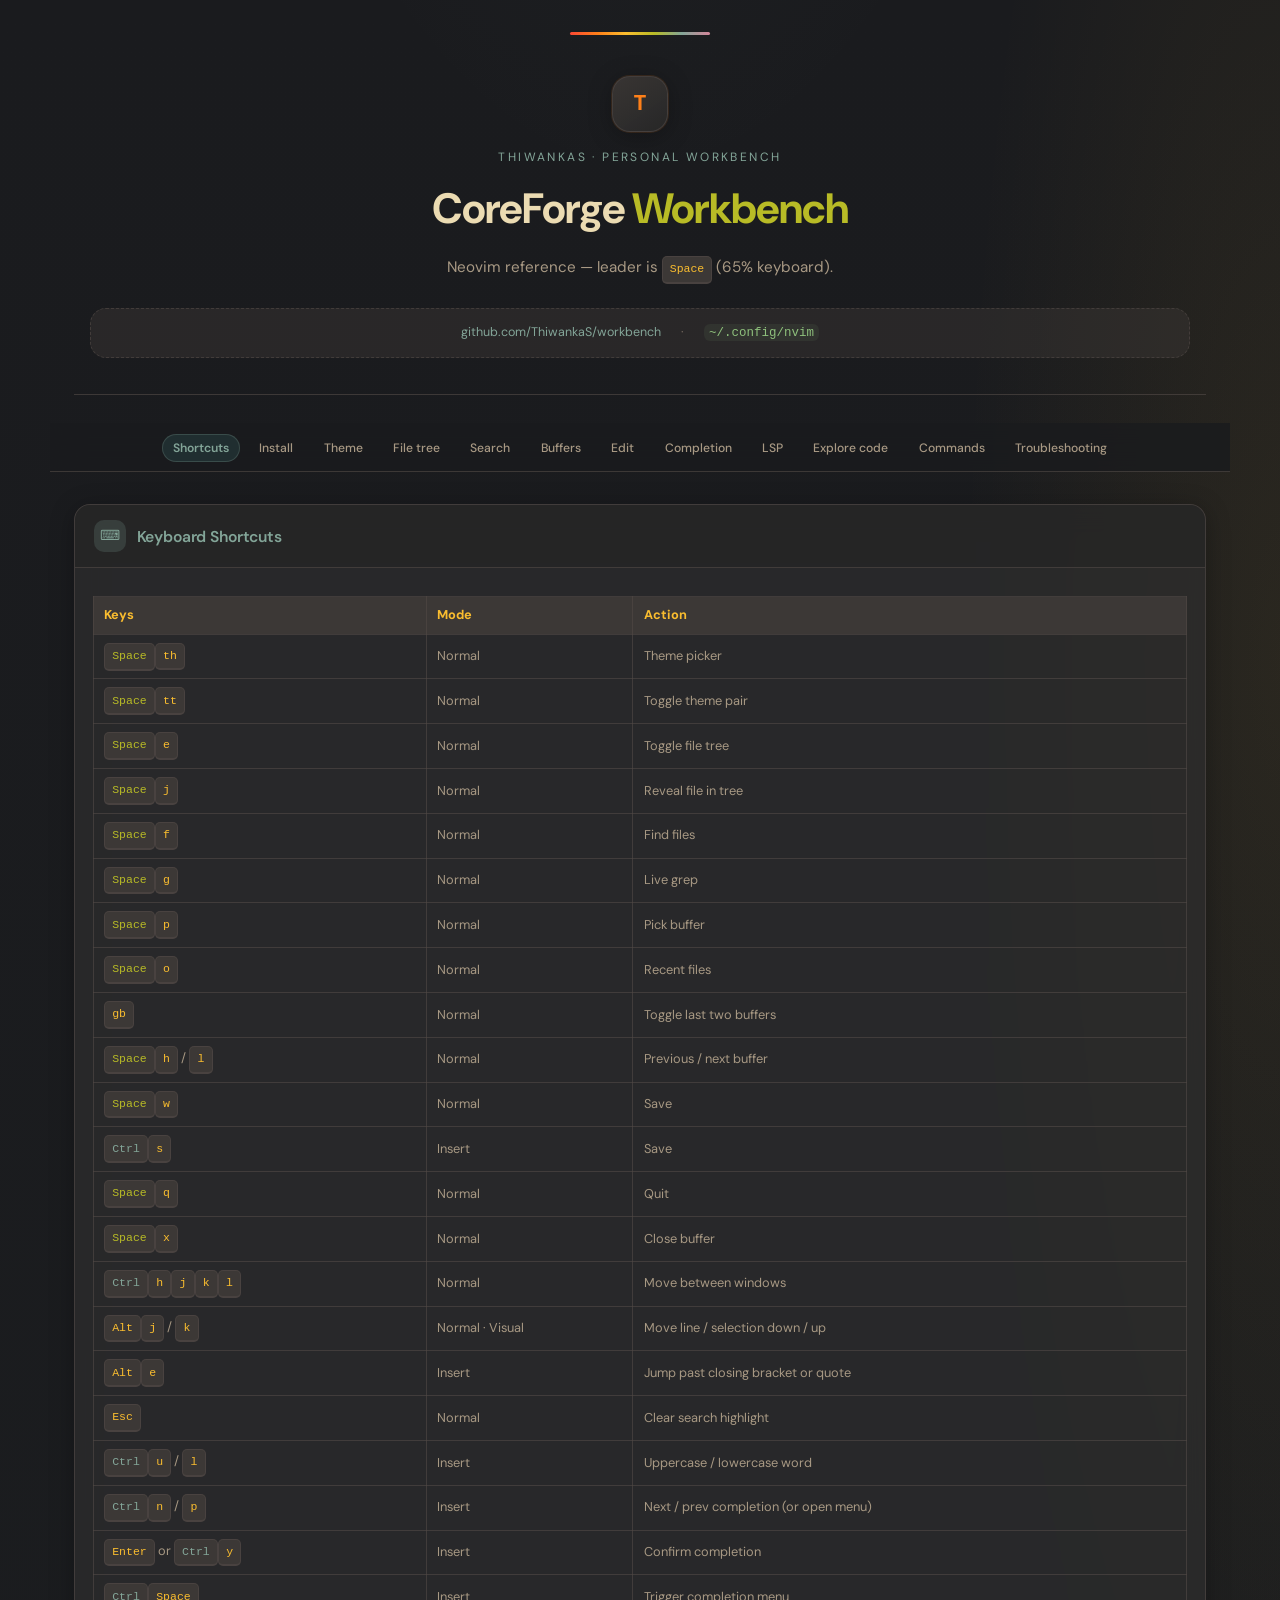
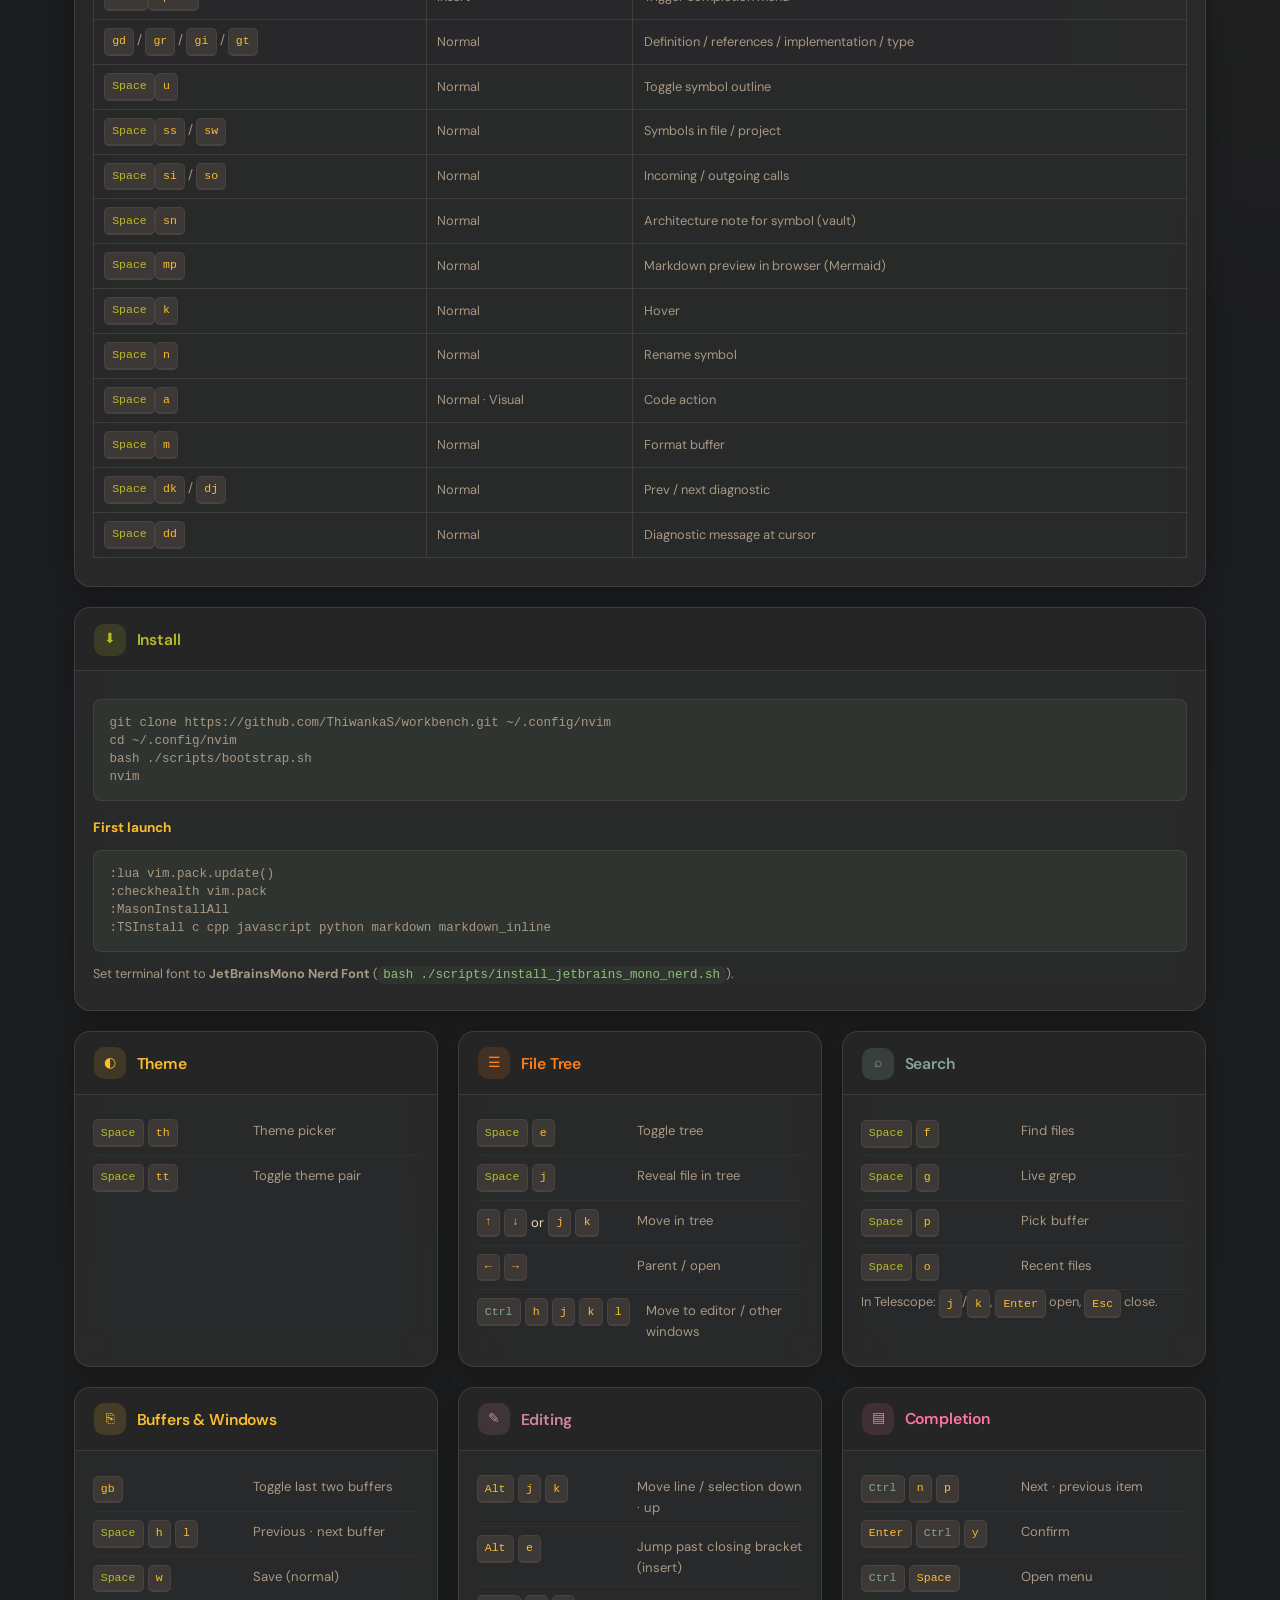
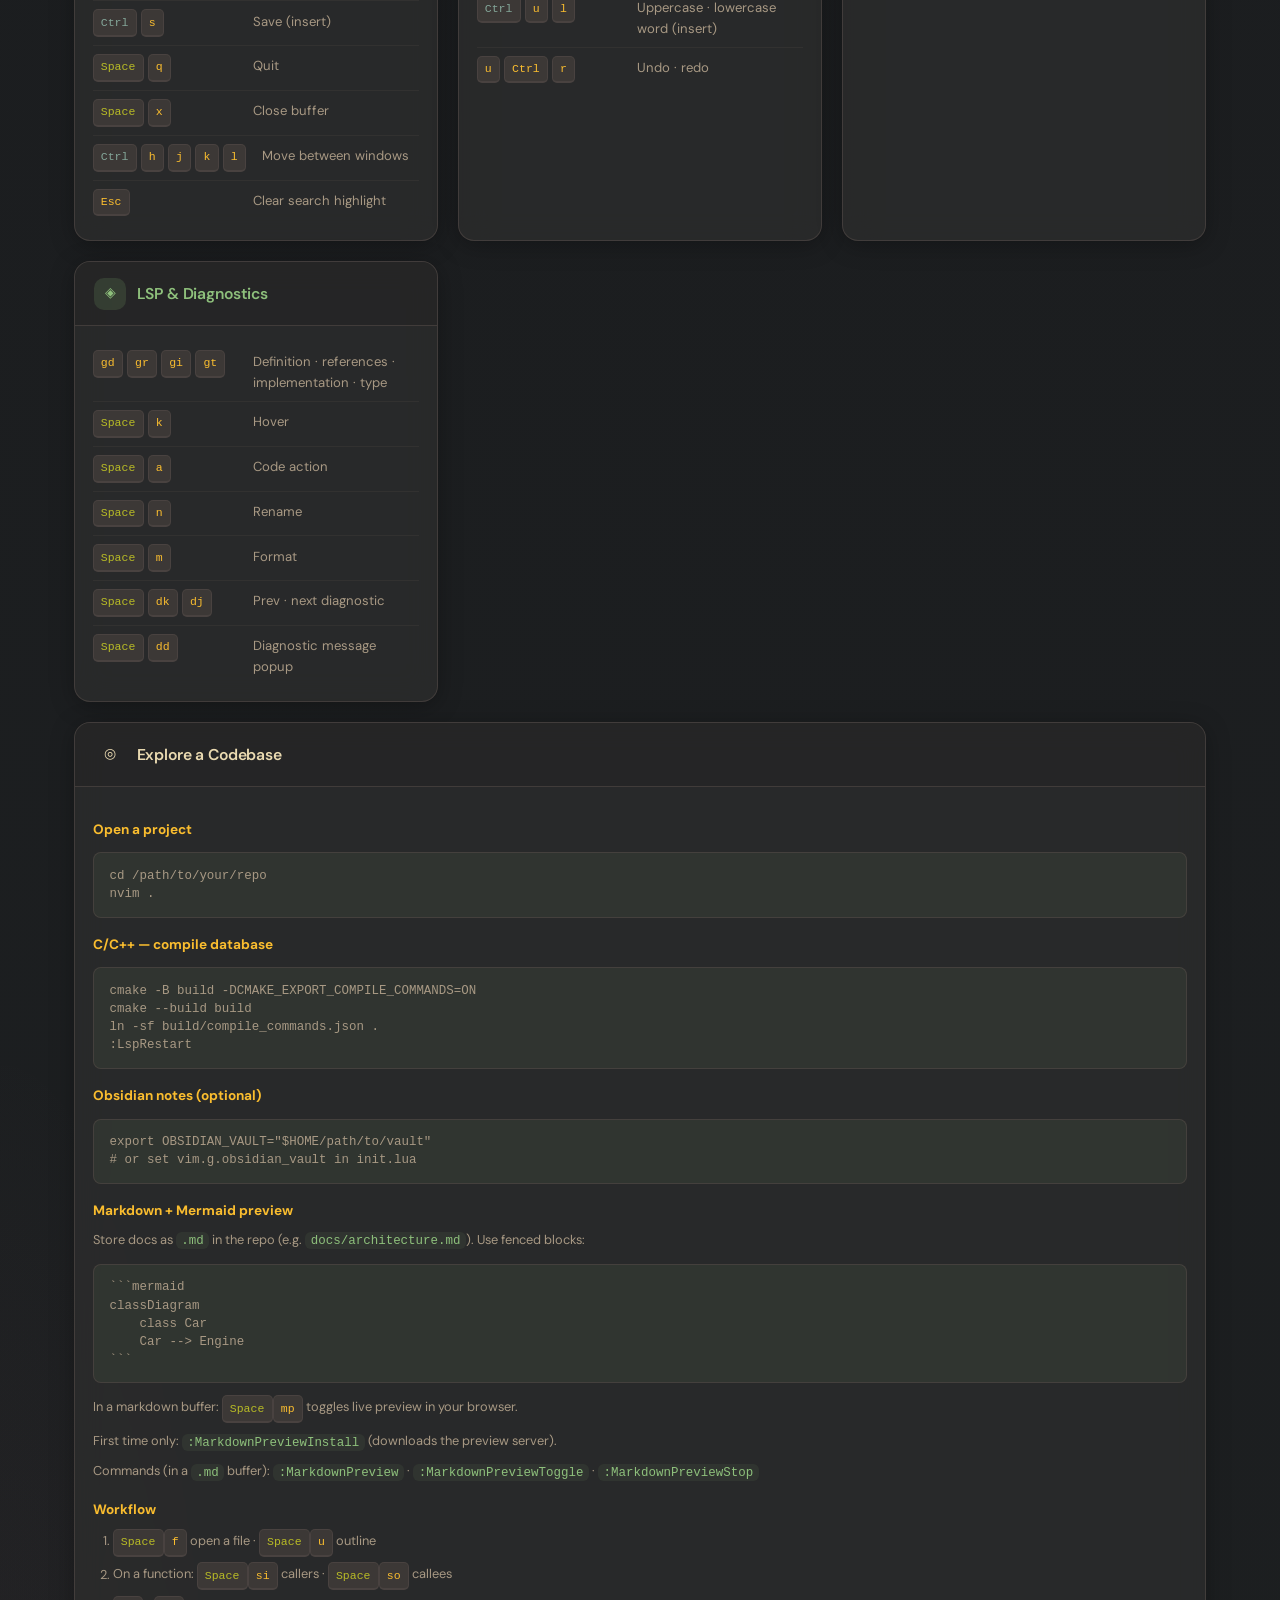
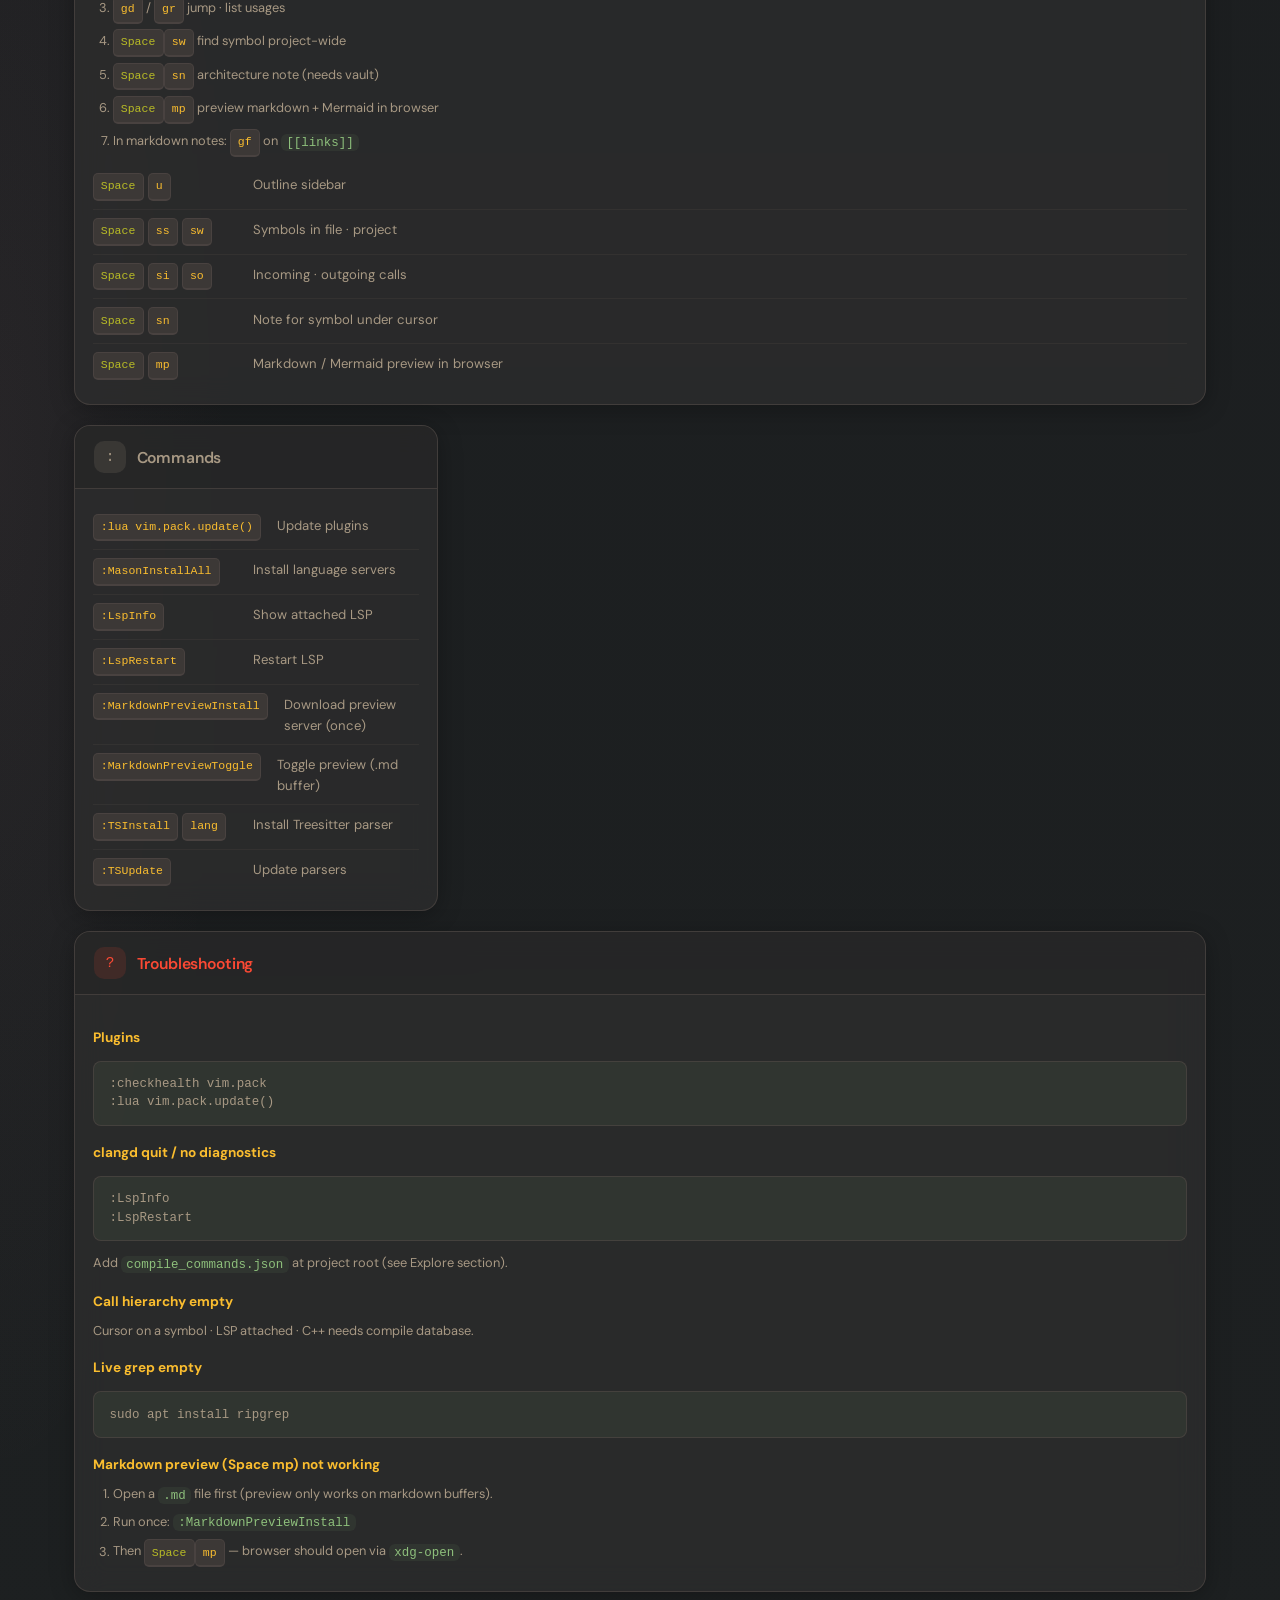
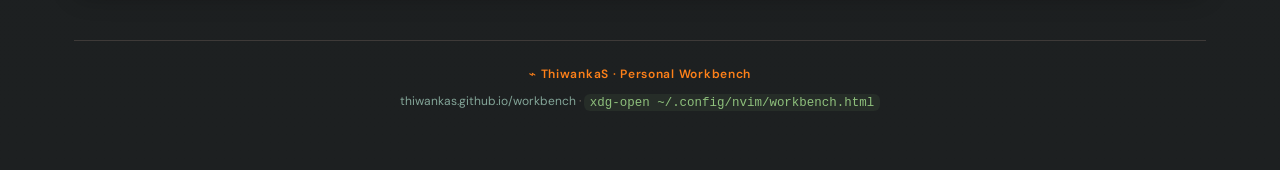
==== workbench.html @ fabba6a9 "adding UML doc viewing" ====
<!DOCTYPE html>
<html lang="en">
<head>
  <meta charset="UTF-8" />
  <meta name="viewport" content="width=device-width, initial-scale=1" />
  <meta name="description" content="CoreForge Workbench — Neovim keymaps and usage guide." />
  <meta name="author" content="ThiwankaS" />
  <title>CoreForge Workbench · Neovim Reference</title>
  <link rel="preconnect" href="https://fonts.googleapis.com" />
  <link rel="preconnect" href="https://fonts.gstatic.com" crossorigin />
  <link href="https://fonts.googleapis.com/css2?family=DM+Sans:ital,opsz,wght@0,9..40,400;0,9..40,500;0,9..40,600;0,9..40,700;1,9..40,400&display=swap" rel="stylesheet" />
  <link rel="stylesheet" href="assets/workbench/css/workbench.css" />
  <script src="assets/workbench/js/workbench.js" defer></script>
</head>
<body>
  <div class="wrap">

    <header>
      <div class="monogram" aria-hidden="true">T</div>
      <div class="logo">ThiwankaS · Personal Workbench</div>
      <h1>CoreForge <span>Workbench</span></h1>
      <p class="subtitle">Neovim reference — leader is <kbd>Space</kbd> (65% keyboard).</p>
      <div class="footprint">
        <a href="https://github.com/ThiwankaS/workbench" target="_blank" rel="noopener">github.com/ThiwankaS/workbench</a>
        <span class="dot">·</span>
        <span><code>~/.config/nvim</code></span>
      </div>
    </header>

    <nav aria-label="Sections">
      <ul>
        <li><a href="#shortcuts">Shortcuts</a></li>
        <li><a href="#install">Install</a></li>
        <li><a href="#theme">Theme</a></li>
        <li><a href="#tree">File tree</a></li>
        <li><a href="#search">Search</a></li>
        <li><a href="#buffers">Buffers</a></li>
        <li><a href="#edit">Edit</a></li>
        <li><a href="#completion">Completion</a></li>
        <li><a href="#lsp">LSP</a></li>
        <li><a href="#explore">Explore code</a></li>
        <li><a href="#commands">Commands</a></li>
        <li><a href="#help">Troubleshooting</a></li>
      </ul>
    </nav>

    <main class="grid">

      <section class="card acc-nav wide" id="shortcuts">
        <div class="card-head"><div class="card-icon">⌨</div><h2>Keyboard Shortcuts</h2></div>
        <div class="card-body prose">
          <table>
            <tr><th>Keys</th><th>Mode</th><th>Action</th></tr>
            <tr><td><kbd class="leader">Space</kbd><kbd>th</kbd></td><td>Normal</td><td>Theme picker</td></tr>
            <tr><td><kbd class="leader">Space</kbd><kbd>tt</kbd></td><td>Normal</td><td>Toggle theme pair</td></tr>
            <tr><td><kbd class="leader">Space</kbd><kbd>e</kbd></td><td>Normal</td><td>Toggle file tree</td></tr>
            <tr><td><kbd class="leader">Space</kbd><kbd>j</kbd></td><td>Normal</td><td>Reveal file in tree</td></tr>
            <tr><td><kbd class="leader">Space</kbd><kbd>f</kbd></td><td>Normal</td><td>Find files</td></tr>
            <tr><td><kbd class="leader">Space</kbd><kbd>g</kbd></td><td>Normal</td><td>Live grep</td></tr>
            <tr><td><kbd class="leader">Space</kbd><kbd>p</kbd></td><td>Normal</td><td>Pick buffer</td></tr>
            <tr><td><kbd class="leader">Space</kbd><kbd>o</kbd></td><td>Normal</td><td>Recent files</td></tr>
            <tr><td><kbd>gb</kbd></td><td>Normal</td><td>Toggle last two buffers</td></tr>
            <tr><td><kbd class="leader">Space</kbd><kbd>h</kbd> / <kbd>l</kbd></td><td>Normal</td><td>Previous / next buffer</td></tr>
            <tr><td><kbd class="leader">Space</kbd><kbd>w</kbd></td><td>Normal</td><td>Save</td></tr>
            <tr><td><kbd class="mod">Ctrl</kbd><kbd>s</kbd></td><td>Insert</td><td>Save</td></tr>
            <tr><td><kbd class="leader">Space</kbd><kbd>q</kbd></td><td>Normal</td><td>Quit</td></tr>
            <tr><td><kbd class="leader">Space</kbd><kbd>x</kbd></td><td>Normal</td><td>Close buffer</td></tr>
            <tr><td><kbd class="mod">Ctrl</kbd><kbd>h</kbd><kbd>j</kbd><kbd>k</kbd><kbd>l</kbd></td><td>Normal</td><td>Move between windows</td></tr>
            <tr><td><kbd>Alt</kbd><kbd>j</kbd> / <kbd>k</kbd></td><td>Normal · Visual</td><td>Move line / selection down / up</td></tr>
            <tr><td><kbd>Alt</kbd><kbd>e</kbd></td><td>Insert</td><td>Jump past closing bracket or quote</td></tr>
            <tr><td><kbd>Esc</kbd></td><td>Normal</td><td>Clear search highlight</td></tr>
            <tr><td><kbd class="mod">Ctrl</kbd><kbd>u</kbd> / <kbd>l</kbd></td><td>Insert</td><td>Uppercase / lowercase word</td></tr>
            <tr><td><kbd class="mod">Ctrl</kbd><kbd>n</kbd> / <kbd>p</kbd></td><td>Insert</td><td>Next / prev completion (or open menu)</td></tr>
            <tr><td><kbd>Enter</kbd> or <kbd class="mod">Ctrl</kbd><kbd>y</kbd></td><td>Insert</td><td>Confirm completion</td></tr>
            <tr><td><kbd class="mod">Ctrl</kbd><kbd>Space</kbd></td><td>Insert</td><td>Trigger completion menu</td></tr>
            <tr><td><kbd>gd</kbd> / <kbd>gr</kbd> / <kbd>gi</kbd> / <kbd>gt</kbd></td><td>Normal</td><td>Definition / references / implementation / type</td></tr>
            <tr><td><kbd class="leader">Space</kbd><kbd>u</kbd></td><td>Normal</td><td>Toggle symbol outline</td></tr>
            <tr><td><kbd class="leader">Space</kbd><kbd>ss</kbd> / <kbd>sw</kbd></td><td>Normal</td><td>Symbols in file / project</td></tr>
            <tr><td><kbd class="leader">Space</kbd><kbd>si</kbd> / <kbd>so</kbd></td><td>Normal</td><td>Incoming / outgoing calls</td></tr>
            <tr><td><kbd class="leader">Space</kbd><kbd>sn</kbd></td><td>Normal</td><td>Architecture note for symbol (vault)</td></tr>
            <tr><td><kbd class="leader">Space</kbd><kbd>mp</kbd></td><td>Normal</td><td>Markdown preview in browser (Mermaid)</td></tr>
            <tr><td><kbd class="leader">Space</kbd><kbd>k</kbd></td><td>Normal</td><td>Hover</td></tr>
            <tr><td><kbd class="leader">Space</kbd><kbd>n</kbd></td><td>Normal</td><td>Rename symbol</td></tr>
            <tr><td><kbd class="leader">Space</kbd><kbd>a</kbd></td><td>Normal · Visual</td><td>Code action</td></tr>
            <tr><td><kbd class="leader">Space</kbd><kbd>m</kbd></td><td>Normal</td><td>Format buffer</td></tr>
            <tr><td><kbd class="leader">Space</kbd><kbd>dk</kbd> / <kbd>dj</kbd></td><td>Normal</td><td>Prev / next diagnostic</td></tr>
            <tr><td><kbd class="leader">Space</kbd><kbd>dd</kbd></td><td>Normal</td><td>Diagnostic message at cursor</td></tr>
          </table>
        </div>
      </section>

      <section class="card acc-install wide" id="install">
        <div class="card-head"><div class="card-icon">⬇</div><h2>Install</h2></div>
        <div class="card-body prose">
          <pre>git clone https://github.com/ThiwankaS/workbench.git ~/.config/nvim
cd ~/.config/nvim
bash ./scripts/bootstrap.sh
nvim</pre>
          <h3>First launch</h3>
          <pre>:lua vim.pack.update()
:checkhealth vim.pack
:MasonInstallAll
:TSInstall c cpp javascript python markdown markdown_inline</pre>
          <p>Set terminal font to <strong>JetBrainsMono Nerd Font</strong> (<code>bash ./scripts/install_jetbrains_mono_nerd.sh</code>).</p>
        </div>
      </section>

      <section class="card acc-theme" id="theme">
        <div class="card-head"><div class="card-icon">◐</div><h2>Theme</h2></div>
        <div class="card-body">
          <div class="row"><div class="keys"><kbd class="leader">Space</kbd><kbd>th</kbd></div><div class="desc">Theme picker</div></div>
          <div class="row"><div class="keys"><kbd class="leader">Space</kbd><kbd>tt</kbd></div><div class="desc">Toggle theme pair</div></div>
        </div>
      </section>

      <section class="card acc-treebar" id="tree">
        <div class="card-head"><div class="card-icon">☰</div><h2>File Tree</h2></div>
        <div class="card-body">
          <div class="row"><div class="keys"><kbd class="leader">Space</kbd><kbd>e</kbd></div><div class="desc">Toggle tree</div></div>
          <div class="row"><div class="keys"><kbd class="leader">Space</kbd><kbd>j</kbd></div><div class="desc">Reveal file in tree</div></div>
          <div class="row"><div class="keys"><kbd>↑</kbd><kbd>↓</kbd> or <kbd>j</kbd><kbd>k</kbd></div><div class="desc">Move in tree</div></div>
          <div class="row"><div class="keys"><kbd>←</kbd><kbd>→</kbd></div><div class="desc">Parent / open</div></div>
          <div class="row"><div class="keys"><kbd class="mod">Ctrl</kbd><kbd>h</kbd><kbd>j</kbd><kbd>k</kbd><kbd>l</kbd></div><div class="desc">Move to editor / other windows</div></div>
        </div>
      </section>

      <section class="card acc-nav" id="search">
        <div class="card-head"><div class="card-icon">⌕</div><h2>Search</h2></div>
        <div class="card-body">
          <div class="row"><div class="keys"><kbd class="leader">Space</kbd><kbd>f</kbd></div><div class="desc">Find files</div></div>
          <div class="row"><div class="keys"><kbd class="leader">Space</kbd><kbd>g</kbd></div><div class="desc">Live grep</div></div>
          <div class="row"><div class="keys"><kbd class="leader">Space</kbd><kbd>p</kbd></div><div class="desc">Pick buffer</div></div>
          <div class="row"><div class="keys"><kbd class="leader">Space</kbd><kbd>o</kbd></div><div class="desc">Recent files</div></div>
          <p class="note">In Telescope: <kbd>j</kbd>/<kbd>k</kbd>, <kbd>Enter</kbd> open, <kbd>Esc</kbd> close.</p>
        </div>
      </section>

      <section class="card acc-buf" id="buffers">
        <div class="card-head"><div class="card-icon">⎘</div><h2>Buffers &amp; Windows</h2></div>
        <div class="card-body">
          <div class="row"><div class="keys"><kbd>gb</kbd></div><div class="desc">Toggle last two buffers</div></div>
          <div class="row"><div class="keys"><kbd class="leader">Space</kbd><kbd>h</kbd> <kbd>l</kbd></div><div class="desc">Previous · next buffer</div></div>
          <div class="row"><div class="keys"><kbd class="leader">Space</kbd><kbd>w</kbd></div><div class="desc">Save (normal)</div></div>
          <div class="row"><div class="keys"><kbd class="mod">Ctrl</kbd><kbd>s</kbd></div><div class="desc">Save (insert)</div></div>
          <div class="row"><div class="keys"><kbd class="leader">Space</kbd><kbd>q</kbd></div><div class="desc">Quit</div></div>
          <div class="row"><div class="keys"><kbd class="leader">Space</kbd><kbd>x</kbd></div><div class="desc">Close buffer</div></div>
          <div class="row"><div class="keys"><kbd class="mod">Ctrl</kbd><kbd>h</kbd><kbd>j</kbd><kbd>k</kbd><kbd>l</kbd></div><div class="desc">Move between windows</div></div>
          <div class="row"><div class="keys"><kbd>Esc</kbd></div><div class="desc">Clear search highlight</div></div>
        </div>
      </section>

      <section class="card acc-edit" id="edit">
        <div class="card-head"><div class="card-icon">✎</div><h2>Editing</h2></div>
        <div class="card-body">
          <div class="row"><div class="keys"><kbd>Alt</kbd><kbd>j</kbd> <kbd>k</kbd></div><div class="desc">Move line / selection down · up</div></div>
          <div class="row"><div class="keys"><kbd>Alt</kbd><kbd>e</kbd></div><div class="desc">Jump past closing bracket (insert)</div></div>
          <div class="row"><div class="keys"><kbd class="mod">Ctrl</kbd><kbd>u</kbd> <kbd>l</kbd></div><div class="desc">Uppercase · lowercase word (insert)</div></div>
          <div class="row"><div class="keys"><kbd>u</kbd> <kbd>Ctrl</kbd><kbd>r</kbd></div><div class="desc">Undo · redo</div></div>
        </div>
      </section>

      <section class="card acc-cmp" id="completion">
        <div class="card-head"><div class="card-icon">▤</div><h2>Completion</h2></div>
        <div class="card-body">
          <div class="row"><div class="keys"><kbd class="mod">Ctrl</kbd><kbd>n</kbd> <kbd>p</kbd></div><div class="desc">Next · previous item</div></div>
          <div class="row"><div class="keys"><kbd>Enter</kbd> <kbd class="mod">Ctrl</kbd><kbd>y</kbd></div><div class="desc">Confirm</div></div>
          <div class="row"><div class="keys"><kbd class="mod">Ctrl</kbd><kbd>Space</kbd></div><div class="desc">Open menu</div></div>
        </div>
      </section>

      <section class="card acc-lsp" id="lsp">
        <div class="card-head"><div class="card-icon">◈</div><h2>LSP &amp; Diagnostics</h2></div>
        <div class="card-body">
          <div class="row"><div class="keys"><kbd>gd</kbd> <kbd>gr</kbd> <kbd>gi</kbd> <kbd>gt</kbd></div><div class="desc">Definition · references · implementation · type</div></div>
          <div class="row"><div class="keys"><kbd class="leader">Space</kbd><kbd>k</kbd></div><div class="desc">Hover</div></div>
          <div class="row"><div class="keys"><kbd class="leader">Space</kbd><kbd>a</kbd></div><div class="desc">Code action</div></div>
          <div class="row"><div class="keys"><kbd class="leader">Space</kbd><kbd>n</kbd></div><div class="desc">Rename</div></div>
          <div class="row"><div class="keys"><kbd class="leader">Space</kbd><kbd>m</kbd></div><div class="desc">Format</div></div>
          <div class="row"><div class="keys"><kbd class="leader">Space</kbd><kbd>dk</kbd> <kbd>dj</kbd></div><div class="desc">Prev · next diagnostic</div></div>
          <div class="row"><div class="keys"><kbd class="leader">Space</kbd><kbd>dd</kbd></div><div class="desc">Diagnostic message popup</div></div>
        </div>
      </section>

      <section class="card acc-explore wide" id="explore">
        <div class="card-head"><div class="card-icon">◎</div><h2>Explore a Codebase</h2></div>
        <div class="card-body prose">
          <h3>Open a project</h3>
          <pre>cd /path/to/your/repo
nvim .</pre>
          <h3>C/C++ — compile database</h3>
          <pre>cmake -B build -DCMAKE_EXPORT_COMPILE_COMMANDS=ON
cmake --build build
ln -sf build/compile_commands.json .
:LspRestart</pre>
          <h3>Obsidian notes (optional)</h3>
          <pre>export OBSIDIAN_VAULT="$HOME/path/to/vault"
# or set vim.g.obsidian_vault in init.lua</pre>
          <h3>Markdown + Mermaid preview</h3>
          <p>Store docs as <code>.md</code> in the repo (e.g. <code>docs/architecture.md</code>). Use fenced blocks:</p>
          <pre>```mermaid
classDiagram
    class Car
    Car --> Engine
```</pre>
          <p>In a markdown buffer: <kbd class="leader">Space</kbd><kbd>mp</kbd> toggles live preview in your browser.</p>
          <p>First time only: <code>:MarkdownPreviewInstall</code> (downloads the preview server).</p>
          <p>Commands (in a <code>.md</code> buffer): <code>:MarkdownPreview</code> · <code>:MarkdownPreviewToggle</code> · <code>:MarkdownPreviewStop</code></p>
          <h3>Workflow</h3>
          <ol>
            <li><kbd class="leader">Space</kbd><kbd>f</kbd> open a file · <kbd class="leader">Space</kbd><kbd>u</kbd> outline</li>
            <li>On a function: <kbd class="leader">Space</kbd><kbd>si</kbd> callers · <kbd class="leader">Space</kbd><kbd>so</kbd> callees</li>
            <li><kbd>gd</kbd> / <kbd>gr</kbd> jump · list usages</li>
            <li><kbd class="leader">Space</kbd><kbd>sw</kbd> find symbol project-wide</li>
            <li><kbd class="leader">Space</kbd><kbd>sn</kbd> architecture note (needs vault)</li>
            <li><kbd class="leader">Space</kbd><kbd>mp</kbd> preview markdown + Mermaid in browser</li>
            <li>In markdown notes: <kbd>gf</kbd> on <code>[[links]]</code></li>
          </ol>
          <div class="row"><div class="keys"><kbd class="leader">Space</kbd><kbd>u</kbd></div><div class="desc">Outline sidebar</div></div>
          <div class="row"><div class="keys"><kbd class="leader">Space</kbd><kbd>ss</kbd> <kbd>sw</kbd></div><div class="desc">Symbols in file · project</div></div>
          <div class="row"><div class="keys"><kbd class="leader">Space</kbd><kbd>si</kbd> <kbd>so</kbd></div><div class="desc">Incoming · outgoing calls</div></div>
          <div class="row"><div class="keys"><kbd class="leader">Space</kbd><kbd>sn</kbd></div><div class="desc">Note for symbol under cursor</div></div>
          <div class="row"><div class="keys"><kbd class="leader">Space</kbd><kbd>mp</kbd></div><div class="desc">Markdown / Mermaid preview in browser</div></div>
        </div>
      </section>

      <section class="card acc-cmd" id="commands">
        <div class="card-head"><div class="card-icon">:</div><h2>Commands</h2></div>
        <div class="card-body">
          <div class="row"><div class="keys"><kbd>:lua vim.pack.update()</kbd></div><div class="desc">Update plugins</div></div>
          <div class="row"><div class="keys"><kbd>:MasonInstallAll</kbd></div><div class="desc">Install language servers</div></div>
          <div class="row"><div class="keys"><kbd>:LspInfo</kbd></div><div class="desc">Show attached LSP</div></div>
          <div class="row"><div class="keys"><kbd>:LspRestart</kbd></div><div class="desc">Restart LSP</div></div>
          <div class="row"><div class="keys"><kbd>:MarkdownPreviewInstall</kbd></div><div class="desc">Download preview server (once)</div></div>
          <div class="row"><div class="keys"><kbd>:MarkdownPreviewToggle</kbd></div><div class="desc">Toggle preview (.md buffer)</div></div>
          <div class="row"><div class="keys"><kbd>:TSInstall</kbd> <kbd>lang</kbd></div><div class="desc">Install Treesitter parser</div></div>
          <div class="row"><div class="keys"><kbd>:TSUpdate</kbd></div><div class="desc">Update parsers</div></div>
        </div>
      </section>

      <section class="card acc-help wide" id="help">
        <div class="card-head"><div class="card-icon">?</div><h2>Troubleshooting</h2></div>
        <div class="card-body prose">
          <h3>Plugins</h3>
          <pre>:checkhealth vim.pack
:lua vim.pack.update()</pre>
          <h3>clangd quit / no diagnostics</h3>
          <pre>:LspInfo
:LspRestart</pre>
          <p>Add <code>compile_commands.json</code> at project root (see Explore section).</p>
          <h3>Call hierarchy empty</h3>
          <p>Cursor on a symbol · LSP attached · C++ needs compile database.</p>
          <h3>Live grep empty</h3>
          <pre>sudo apt install ripgrep</pre>
          <h3>Markdown preview (Space mp) not working</h3>
          <ol>
            <li>Open a <code>.md</code> file first (preview only works on markdown buffers).</li>
            <li>Run once: <code>:MarkdownPreviewInstall</code></li>
            <li>Then <kbd class="leader">Space</kbd><kbd>mp</kbd> — browser should open via <code>xdg-open</code>.</li>
          </ol>
        </div>
      </section>

    </main>

    <footer>
      <p class="sig-line">⌁ ThiwankaS · Personal Workbench</p>
      <p class="footer-open">
        <a href="https://thiwankas.github.io/workbench/" target="_blank" rel="noopener">thiwankas.github.io/workbench</a>
        · <code>xdg-open ~/.config/nvim/workbench.html</code>
      </p>
    </footer>

  </div>
</body>
</html>
---- assets/workbench/css/workbench.css ----
/**
 * Thiwanka's Workbench — Stylesheet
 * -----------------------------------------------------------------------------
 * Gruvbox-themed layout for the personal Neovim reference guide.
 *
 * Structure:
 *   1. Design tokens (:root)
 *   2. Base & page background
 *   3. Layout shell (.wrap)
 *   4. Header & personal branding
 *   5. Sticky section navigation
 *   6. Card grid & section accents
 *   7. Keybinding rows & <kbd>
 *   8. Prose, tables, pills
 *   9. Footer
 *  10. Responsive overrides
 *
 * @author ThiwankaS
 * @see    workbench.html
 */

/* =============================================================================
   1. Design tokens — Gruvbox palette (matches gruvbox.nvim editor theme)
   ============================================================================= */

:root {
  --bg: #1a1b1e;
  --bg-soft: #242424;
  --bg-card: rgba(46, 46, 46, 0.72);
  --bg-card-hover: rgba(53, 53, 53, 0.88);
  --bg-elevated: #3c3836;
  --border: rgba(80, 73, 69, 0.65);
  --border-glow: rgba(131, 165, 152, 0.25);
  --fg: #ebdbb2;
  --fg-dim: #a89984;
  --fg-muted: #7c6f64;
  --blue: #83a598;
  --blue-deep: #458588;
  --green: #b8bb26;
  --yellow: #fabd2f;
  --orange: #fe8019;
  --red: #fb4934;
  --purple: #d3869b;
  --aqua: #8ec07c;
  --pink: #ff75a0;
  --lavender: #b4bbc8;
  --shadow: 0 16px 48px rgba(0, 0, 0, 0.42);
  --shadow-soft: 0 4px 24px rgba(0, 0, 0, 0.28);
  --radius: 16px;
  --radius-sm: 10px;
  --font: "JetBrainsMono Nerd Font", "JetBrains Mono", "FiraCode Nerd Font",
    ui-monospace, monospace;
  --font-ui: "DM Sans", system-ui, -apple-system, sans-serif;
  --nav-height: 2.85rem;
  --glass: blur(14px) saturate(120%);
}

/* =============================================================================
   2. Base & page background
   ============================================================================= */

*,
*::before,
*::after {
  box-sizing: border-box;
  margin: 0;
  padding: 0;
}

html {
  scroll-behavior: smooth;
  scroll-padding-top: calc(var(--nav-height) + 1rem);
}

body {
  font-family: var(--font-ui);
  background: var(--bg);
  color: var(--fg);
  line-height: 1.6;
  min-height: 100vh;
  background-image:
    radial-gradient(ellipse 90% 60% at 50% -30%, rgba(131, 165, 152, 0.14), transparent 55%),
    radial-gradient(ellipse 50% 40% at 100% 10%, rgba(250, 189, 47, 0.07), transparent 50%),
    radial-gradient(ellipse 40% 35% at 0% 80%, rgba(211, 134, 155, 0.06), transparent 45%),
    linear-gradient(180deg, #1a1b1e 0%, #1d2021 100%);
}

/* =============================================================================
   3. Layout shell
   ============================================================================= */

.wrap {
  max-width: 1180px;
  margin: 0 auto;
  padding: 2rem 1.5rem 4rem;
}

/* =============================================================================
   4. Header & personal branding
   ============================================================================= */

header {
  text-align: center;
  padding: 2.75rem 1rem 2.25rem;
  margin-bottom: 1.75rem;
  border-bottom: 1px solid var(--border);
  position: relative;
}

/* Gruvbox rainbow accent bar */
header::before {
  content: "";
  position: absolute;
  top: 0;
  left: 50%;
  transform: translateX(-50%);
  width: 140px;
  height: 3px;
  background: linear-gradient(
    90deg,
    var(--red),
    var(--orange),
    var(--yellow),
    var(--green),
    var(--blue),
    var(--purple)
  );
  border-radius: 2px;
}

.logo {
  font-size: 0.75rem;
  letter-spacing: 0.2em;
  text-transform: uppercase;
  color: var(--blue);
  margin-bottom: 0.5rem;
}

.monogram {
  width: 56px;
  height: 56px;
  margin: 0 auto 1rem;
  border-radius: 18px;
  background: linear-gradient(145deg, rgba(60, 56, 54, 0.9), rgba(40, 40, 40, 0.95));
  border: 1px solid var(--border);
  display: flex;
  align-items: center;
  justify-content: center;
  font-family: var(--font);
  font-size: 1.35rem;
  font-weight: 700;
  color: var(--orange);
  box-shadow: 0 0 0 1px rgba(254, 128, 25, 0.12), var(--shadow-soft);
}

h1 {
  font-size: clamp(1.85rem, 4.5vw, 2.65rem);
  font-weight: 700;
  letter-spacing: -0.02em;
}

h1 span {
  color: var(--green);
}

.subtitle {
  color: var(--fg-dim);
  font-size: 0.95rem;
  max-width: 40rem;
  margin: 0.75rem auto 0;
}

.badges {
  display: flex;
  flex-wrap: wrap;
  gap: 0.5rem;
  justify-content: center;
  margin-top: 1.25rem;
}

.badge {
  font-family: var(--font);
  font-size: 0.72rem;
  padding: 0.4rem 0.85rem;
  border-radius: 999px;
  border: 1px solid var(--border);
  background: rgba(46, 46, 46, 0.55);
  backdrop-filter: var(--glass);
  color: var(--fg-dim);
}

.badge strong {
  color: var(--yellow);
}

.footprint {
  display: flex;
  flex-wrap: wrap;
  gap: 0.75rem 1.25rem;
  justify-content: center;
  align-items: center;
  margin-top: 1.5rem;
  padding: 0.85rem 1.25rem;
  border-radius: var(--radius);
  border: 1px dashed var(--border);
  background: rgba(60, 56, 54, 0.45);
  font-size: 0.78rem;
  color: var(--fg-dim);
}

.footprint a {
  color: var(--blue);
  text-decoration: none;
}

.footprint a:hover {
  color: var(--aqua);
  text-decoration: underline;
}

.footprint .sig {
  color: var(--orange);
  font-weight: 600;
  letter-spacing: 0.04em;
}

.footprint .dot {
  color: var(--fg-muted);
}

/* =============================================================================
   5. Sticky section navigation
   ============================================================================= */

nav {
  position: sticky;
  top: 0;
  z-index: 50;
  background: rgba(26, 27, 30, 0.82);
  backdrop-filter: var(--glass);
  border-bottom: 1px solid var(--border);
  margin: 0 -1.5rem 2rem;
  padding: 0.7rem 1.5rem;
  min-height: var(--nav-height);
}

nav ul {
  list-style: none;
  display: flex;
  flex-wrap: wrap;
  gap: 0.35rem 0.5rem;
  justify-content: center;
  max-width: 1180px;
  margin: 0 auto;
}

nav a {
  color: var(--fg-dim);
  text-decoration: none;
  font-size: 0.76rem;
  font-weight: 500;
  padding: 0.4rem 0.7rem;
  border-radius: 999px;
  transition: color 0.15s, background 0.15s, box-shadow 0.15s;
}

nav a:hover {
  color: var(--fg);
  background: rgba(60, 56, 54, 0.65);
}

nav a.is-active {
  color: var(--blue);
  background: rgba(69, 133, 136, 0.18);
  box-shadow: inset 0 0 0 1px var(--border-glow);
  font-weight: 600;
}

/* =============================================================================
   6. Card grid & per-section accent colors (.acc-*)
   ============================================================================= */

.grid {
  display: grid;
  grid-template-columns: repeat(auto-fill, minmax(320px, 1fr));
  gap: 1.25rem;
}

section.card {
  background: var(--bg-card);
  backdrop-filter: var(--glass);
  border: 1px solid var(--border);
  border-radius: var(--radius);
  overflow: hidden;
  box-shadow: var(--shadow-soft);
  transition: border-color 0.25s, transform 0.25s, box-shadow 0.25s;
}

section.card:hover {
  border-color: var(--border-glow);
  transform: translateY(-3px);
  box-shadow: var(--shadow);
}

section.wide {
  grid-column: 1 / -1;
}

.card-head {
  padding: 0.95rem 1.2rem;
  border-bottom: 1px solid var(--border);
  display: flex;
  align-items: center;
  gap: 0.65rem;
  background: rgba(36, 36, 36, 0.55);
}

.card-icon {
  width: 32px;
  height: 32px;
  border-radius: var(--radius-sm);
  display: flex;
  align-items: center;
  justify-content: center;
  font-family: var(--font);
  font-size: 0.9rem;
  flex-shrink: 0;
}

.card-head h2 {
  font-size: 0.98rem;
  font-weight: 600;
  letter-spacing: -0.01em;
}

.card-body {
  padding: 1rem 1.1rem;
}

/* Section accent: icon background + heading color */
.acc-install .card-icon { background: rgba(184, 187, 38, 0.15); color: var(--green); }
.acc-install .card-head h2 { color: var(--green); }
.acc-nav .card-icon { background: rgba(131, 165, 152, 0.2); color: var(--blue); }
.acc-nav .card-head h2 { color: var(--blue); }
.acc-motion .card-icon { background: rgba(180, 187, 200, 0.12); color: var(--lavender); }
.acc-motion .card-head h2 { color: var(--lavender); }
.acc-tree .card-icon { background: rgba(184, 187, 38, 0.15); color: var(--green); }
.acc-tree .card-head h2 { color: var(--green); }
.acc-buf .card-icon { background: rgba(250, 189, 47, 0.15); color: var(--yellow); }
.acc-buf .card-head h2 { color: var(--yellow); }
.acc-edit .card-icon { background: rgba(211, 134, 155, 0.15); color: var(--purple); }
.acc-edit .card-head h2 { color: var(--purple); }
.acc-cmp .card-icon { background: rgba(255, 117, 160, 0.12); color: var(--pink); }
.acc-cmp .card-head h2 { color: var(--pink); }
.acc-lsp .card-icon { background: rgba(142, 192, 124, 0.15); color: var(--aqua); }
.acc-lsp .card-head h2 { color: var(--aqua); }
.acc-stack .card-icon { background: rgba(131, 165, 152, 0.12); color: var(--aqua); }
.acc-stack .card-head h2 { color: var(--aqua); }
.acc-git .card-icon { background: rgba(254, 128, 25, 0.12); color: var(--orange); }
.acc-git .card-head h2 { color: var(--orange); }
.acc-theme .card-icon { background: rgba(250, 189, 47, 0.12); color: var(--yellow); }
.acc-theme .card-head h2 { color: var(--yellow); }
.acc-cpp .card-icon { background: rgba(69, 133, 136, 0.2); color: var(--blue-deep); }
.acc-cpp .card-head h2 { color: var(--blue-deep); }
.acc-tools .card-icon { background: rgba(180, 187, 200, 0.12); color: var(--lavender); }
.acc-tools .card-head h2 { color: var(--lavender); }
.acc-cmd .card-icon { background: rgba(168, 153, 132, 0.15); color: var(--fg-dim); }
.acc-cmd .card-head h2 { color: var(--fg-dim); }
.acc-help .card-icon { background: rgba(251, 73, 52, 0.12); color: var(--red); }
.acc-help .card-head h2 { color: var(--red); }
.acc-repo .card-icon { background: rgba(131, 165, 152, 0.2); color: var(--blue); }
.acc-repo .card-head h2 { color: var(--blue); }
.acc-status .card-icon { background: rgba(69, 133, 136, 0.22); color: var(--blue-deep); }
.acc-status .card-head h2 { color: var(--blue-deep); }
.acc-font .card-icon { background: rgba(180, 187, 200, 0.14); color: var(--lavender); }
.acc-font .card-head h2 { color: var(--lavender); }
.acc-treebar .card-icon { background: rgba(254, 128, 25, 0.14); color: var(--orange); }
.acc-treebar .card-head h2 { color: var(--orange); }

/* =============================================================================
   7. Keybinding rows & <kbd> styling
   ============================================================================= */

.row {
  display: grid;
  grid-template-columns: minmax(9rem, auto) 1fr;
  gap: 0.75rem 1rem;
  padding: 0.5rem 0;
  align-items: baseline;
  font-size: 0.82rem;
  border-bottom: 1px solid rgba(80, 73, 69, 0.25);
}

.row:last-child {
  border-bottom: none;
}

.keys {
  display: flex;
  flex-wrap: wrap;
  gap: 0.25rem;
  align-items: center;
}

kbd {
  display: inline-block;
  font-family: var(--font);
  font-size: 0.72rem;
  padding: 0.2rem 0.45rem;
  border-radius: 5px;
  background: var(--bg-elevated);
  border: 1px solid var(--border);
  border-bottom-width: 2px;
  color: var(--yellow);
}

kbd.leader {
  color: var(--green);
}

kbd.mod {
  color: var(--blue);
}

.desc {
  color: var(--fg-dim);
}

/* =============================================================================
   8. Prose, tables, pills, notes
   ============================================================================= */

code,
pre {
  font-family: var(--font);
  font-size: 0.78rem;
  color: var(--aqua);
  background: rgba(142, 192, 124, 0.08);
  border-radius: 6px;
}

code {
  padding: 0.1rem 0.35rem;
}

pre {
  padding: 0.85rem 1rem;
  border: 1px solid var(--border);
  border-radius: 8px;
  overflow-x: auto;
  margin: 0.75rem 0;
  color: var(--fg-dim);
  line-height: 1.45;
}

.note,
.prose p,
.prose li {
  font-size: 0.8rem;
  color: var(--fg-dim);
}

.prose p {
  margin: 0.5rem 0;
}

.prose ul,
.prose ol {
  margin: 0.5rem 0 0.5rem 1.25rem;
}

.prose li {
  margin: 0.35rem 0;
}

.prose h3 {
  font-size: 0.85rem;
  color: var(--yellow);
  margin: 1rem 0 0.4rem;
}

table {
  width: 100%;
  border-collapse: collapse;
  font-size: 0.8rem;
  margin: 0.75rem 0;
}

th,
td {
  padding: 0.5rem 0.65rem;
  border: 1px solid var(--border);
  text-align: left;
}

th {
  background: var(--bg-elevated);
  color: var(--yellow);
}

td {
  color: var(--fg-dim);
}

.pill-list {
  display: flex;
  flex-wrap: wrap;
  gap: 0.4rem;
  margin-top: 0.5rem;
}

.pill {
  font-family: var(--font);
  font-size: 0.72rem;
  padding: 0.3rem 0.6rem;
  border-radius: 999px;
  background: rgba(60, 56, 54, 0.55);
  border: 1px solid var(--border);
  color: var(--aqua);
}

/* Chip row (Treesitter parsers) */
.chip-row {
  display: flex;
  flex-wrap: wrap;
  gap: 0.35rem;
  margin: 0.75rem 0 1rem;
}

.chip {
  font-family: var(--font);
  font-size: 0.68rem;
  padding: 0.22rem 0.55rem;
  border-radius: 6px;
  background: rgba(184, 187, 38, 0.1);
  border: 1px solid rgba(184, 187, 38, 0.22);
  color: var(--green);
}

.lead {
  font-size: 0.84rem;
  color: var(--fg-dim);
  margin-bottom: 1rem;
}

/* Statusline mock — mirrors lua/statusline.lua layout */
.statusbar-mock {
  display: flex;
  align-items: center;
  gap: 0.35rem;
  flex-wrap: wrap;
  font-family: var(--font);
  font-size: 0.72rem;
  padding: 0.55rem 0.85rem;
  margin: 0.5rem 0 1.1rem;
  border-radius: var(--radius-sm);
  background: #1d2021;
  border: 1px solid rgba(80, 73, 69, 0.5);
  box-shadow: inset 0 1px 0 rgba(255, 255, 255, 0.03);
}

.sb-mode {
  padding: 0.15rem 0.55rem;
  border-radius: 4px;
  font-weight: 700;
  letter-spacing: 0.04em;
}

.sb-normal { background: #83a598; color: #1d2021; }
.sb-insert { background: #b8bb26; color: #1d2021; }
.sb-visual { background: #d3869b; color: #1d2021; }

.sb-sep { color: #504945; }
.sb-file { color: #ebdbb2; font-weight: 600; }
.sb-spacer { flex: 1; min-width: 0.5rem; }
.sb-item { color: #83a598; }
.sb-lsp { color: #b8bb26; }
.sb-clock { color: #928374; }

table.compact {
  margin-top: 0.25rem;
}

table.compact th,
table.compact td {
  padding: 0.4rem 0.55rem;
  font-size: 0.76rem;
}

/* =============================================================================
   9. Footer
   ============================================================================= */

footer {
  text-align: center;
  margin-top: 3rem;
  padding-top: 1.5rem;
  border-top: 1px solid var(--border);
  font-size: 0.75rem;
  color: var(--fg-muted);
}

footer .sig-line {
  color: var(--orange);
  font-weight: 600;
  letter-spacing: 0.06em;
  margin-bottom: 0.35rem;
}

footer a {
  color: var(--blue);
  text-decoration: none;
}

footer a:hover {
  color: var(--aqua);
  text-decoration: underline;
}

footer .footer-links {
  margin-top: 0.5rem;
}

footer .footer-open {
  margin-top: 0.5rem;
}

/* Back-to-top — shown by workbench.js after scrolling */
.back-to-top {
  position: fixed;
  right: 1.25rem;
  bottom: 1.25rem;
  z-index: 60;
  width: 2.5rem;
  height: 2.5rem;
  border-radius: 50%;
  border: 1px solid var(--border);
  background: var(--bg-elevated);
  color: var(--orange);
  font-family: var(--font);
  font-size: 1rem;
  cursor: pointer;
  opacity: 0;
  visibility: hidden;
  transform: translateY(0.5rem);
  transition: opacity 0.2s, visibility 0.2s, transform 0.2s, background 0.15s;
  box-shadow: var(--shadow);
}

.back-to-top.is-visible {
  opacity: 1;
  visibility: visible;
  transform: translateY(0);
}

.back-to-top:hover {
  background: var(--bg-card-hover);
  color: var(--yellow);
}

.back-to-top:focus-visible {
  outline: 2px solid var(--blue);
  outline-offset: 2px;
}

/* =============================================================================
   10. Responsive overrides
   ============================================================================= */

@media (max-width: 480px) {
  .row {
    grid-template-columns: 1fr;
  }

  nav ul {
    justify-content: flex-start;
    overflow-x: auto;
    flex-wrap: nowrap;
  }
}
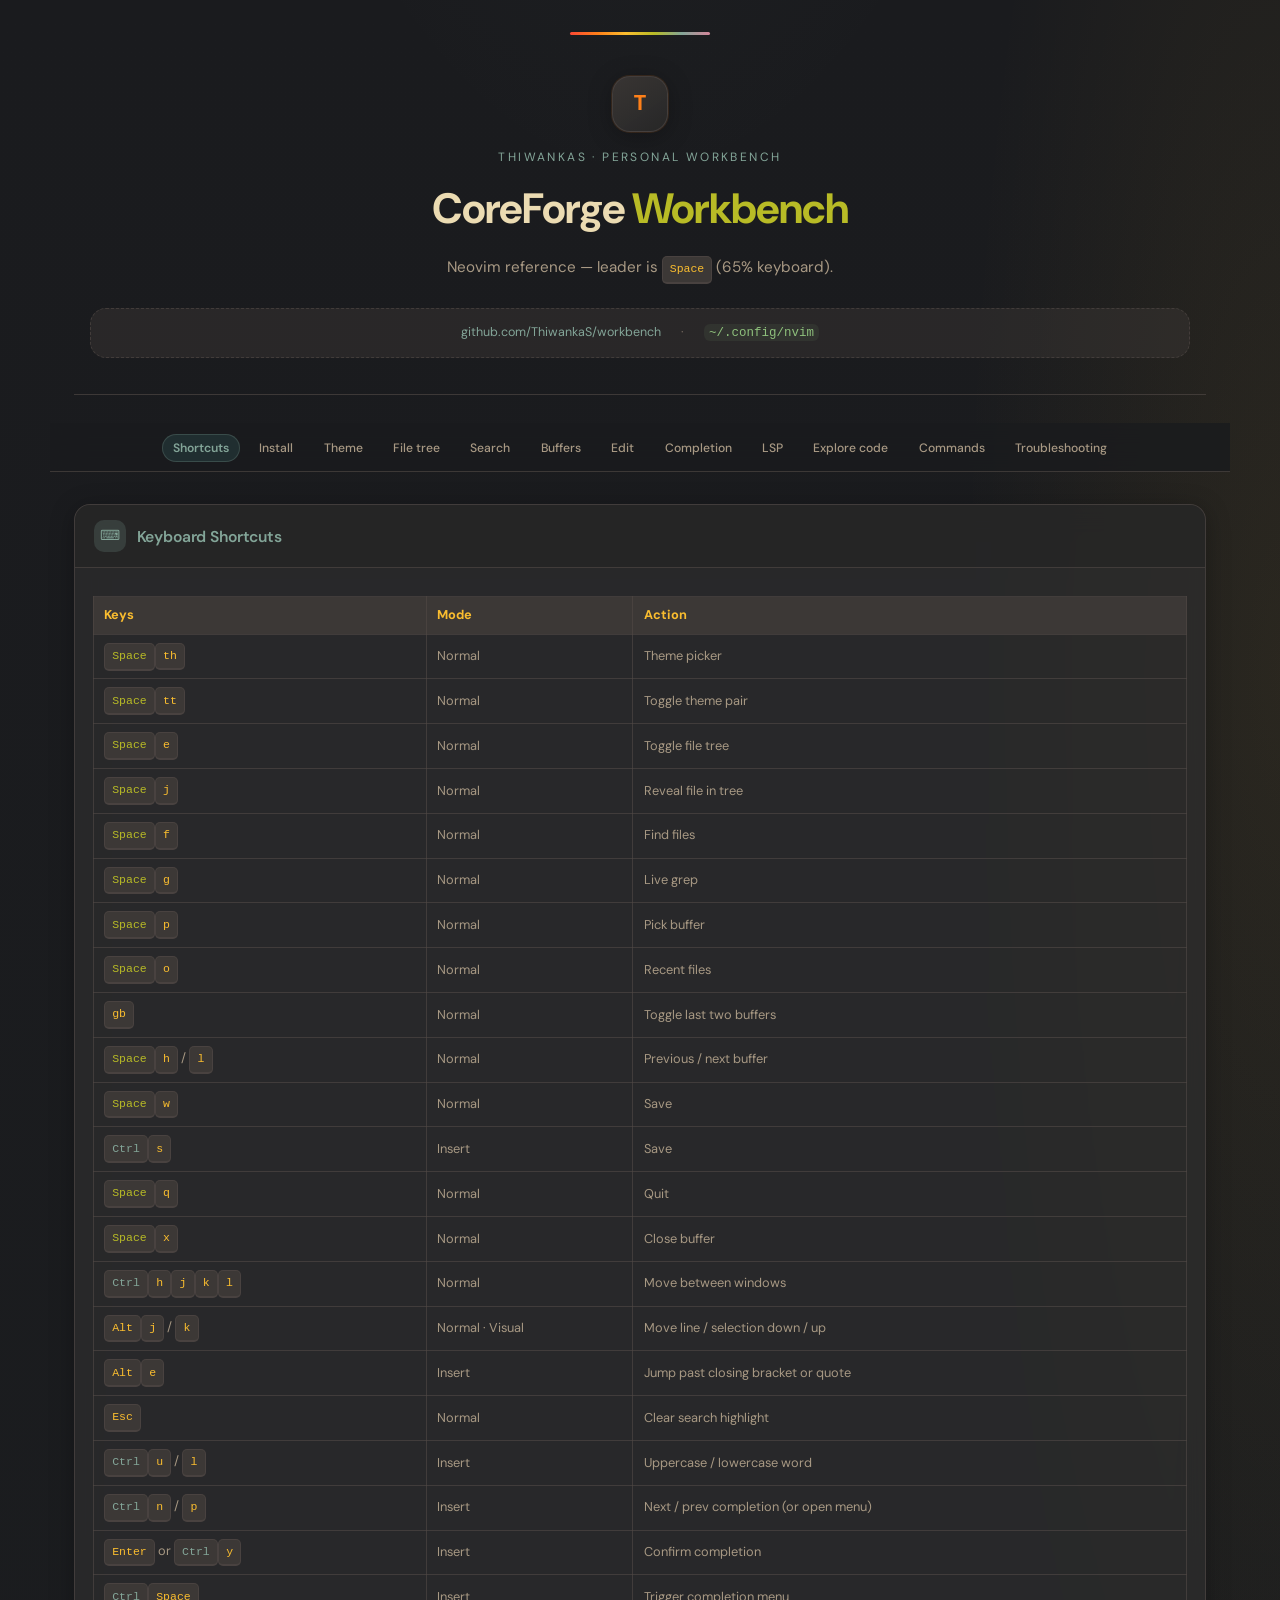
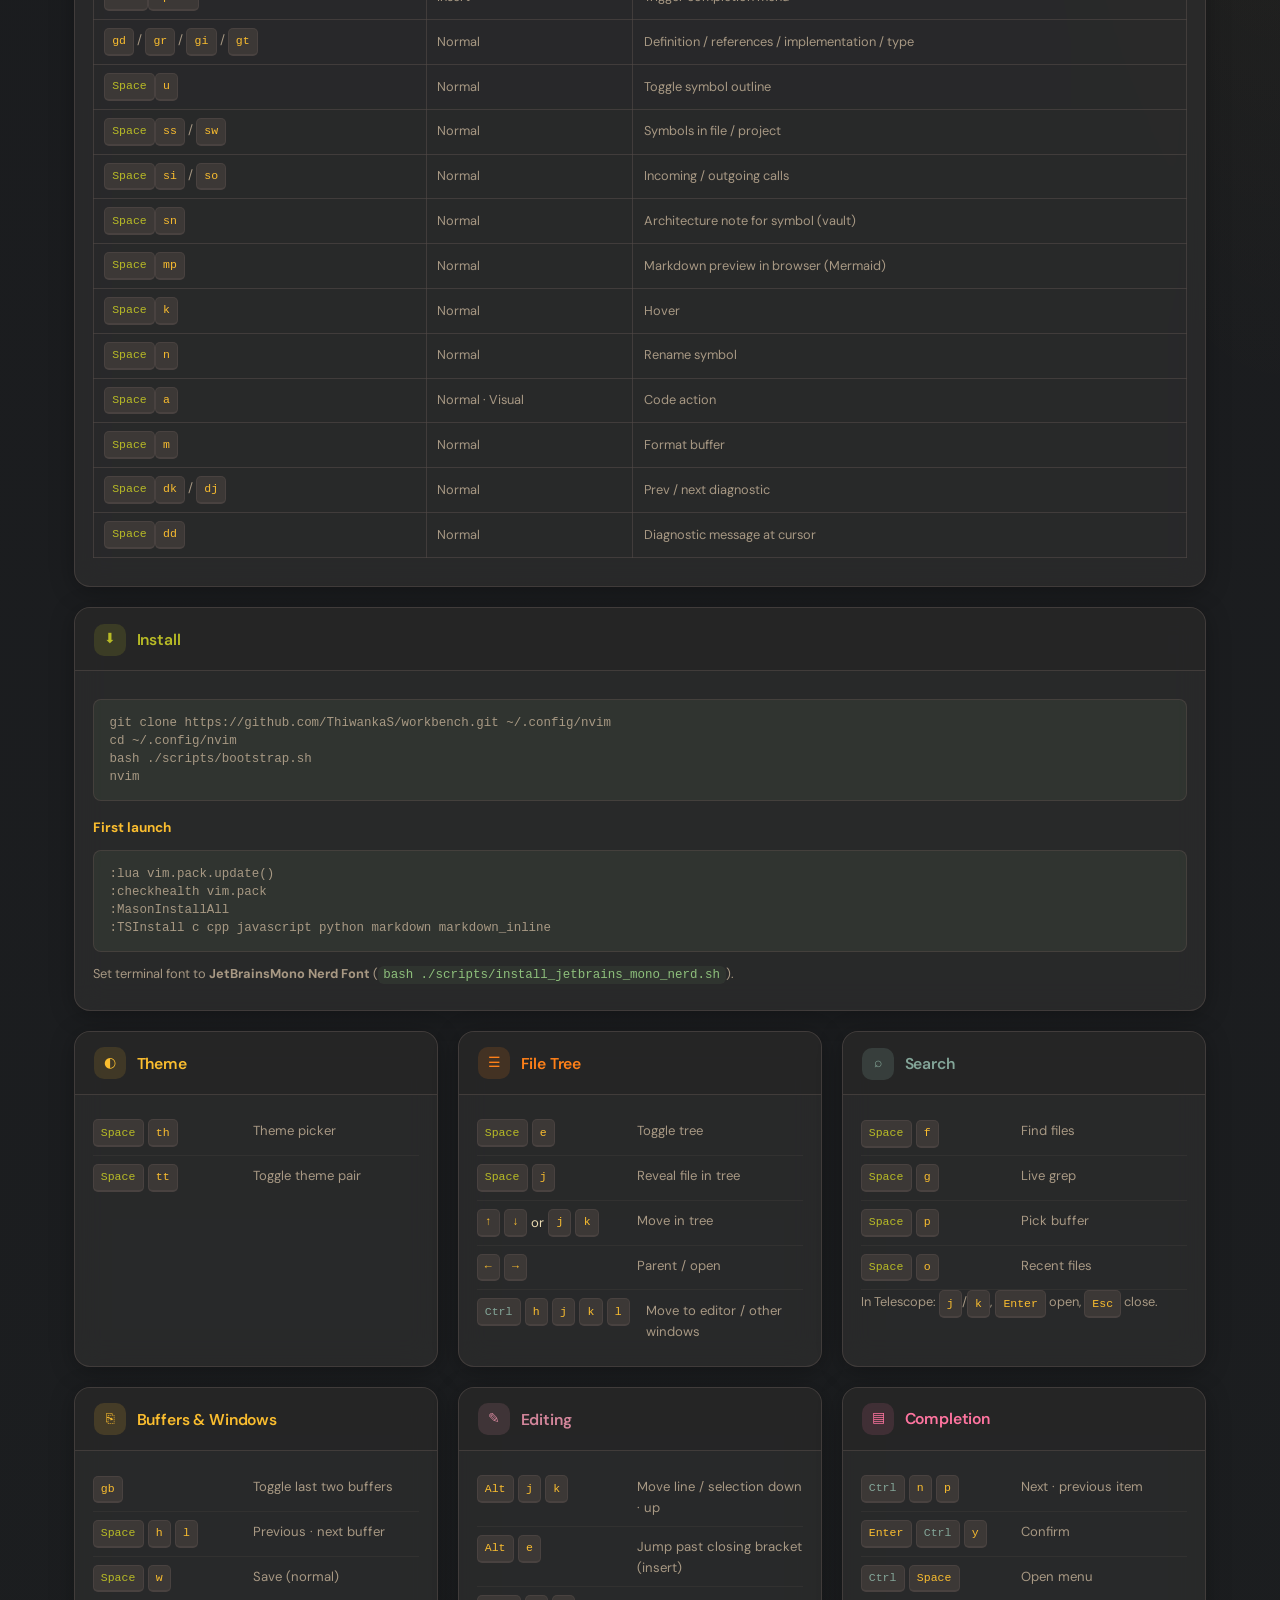
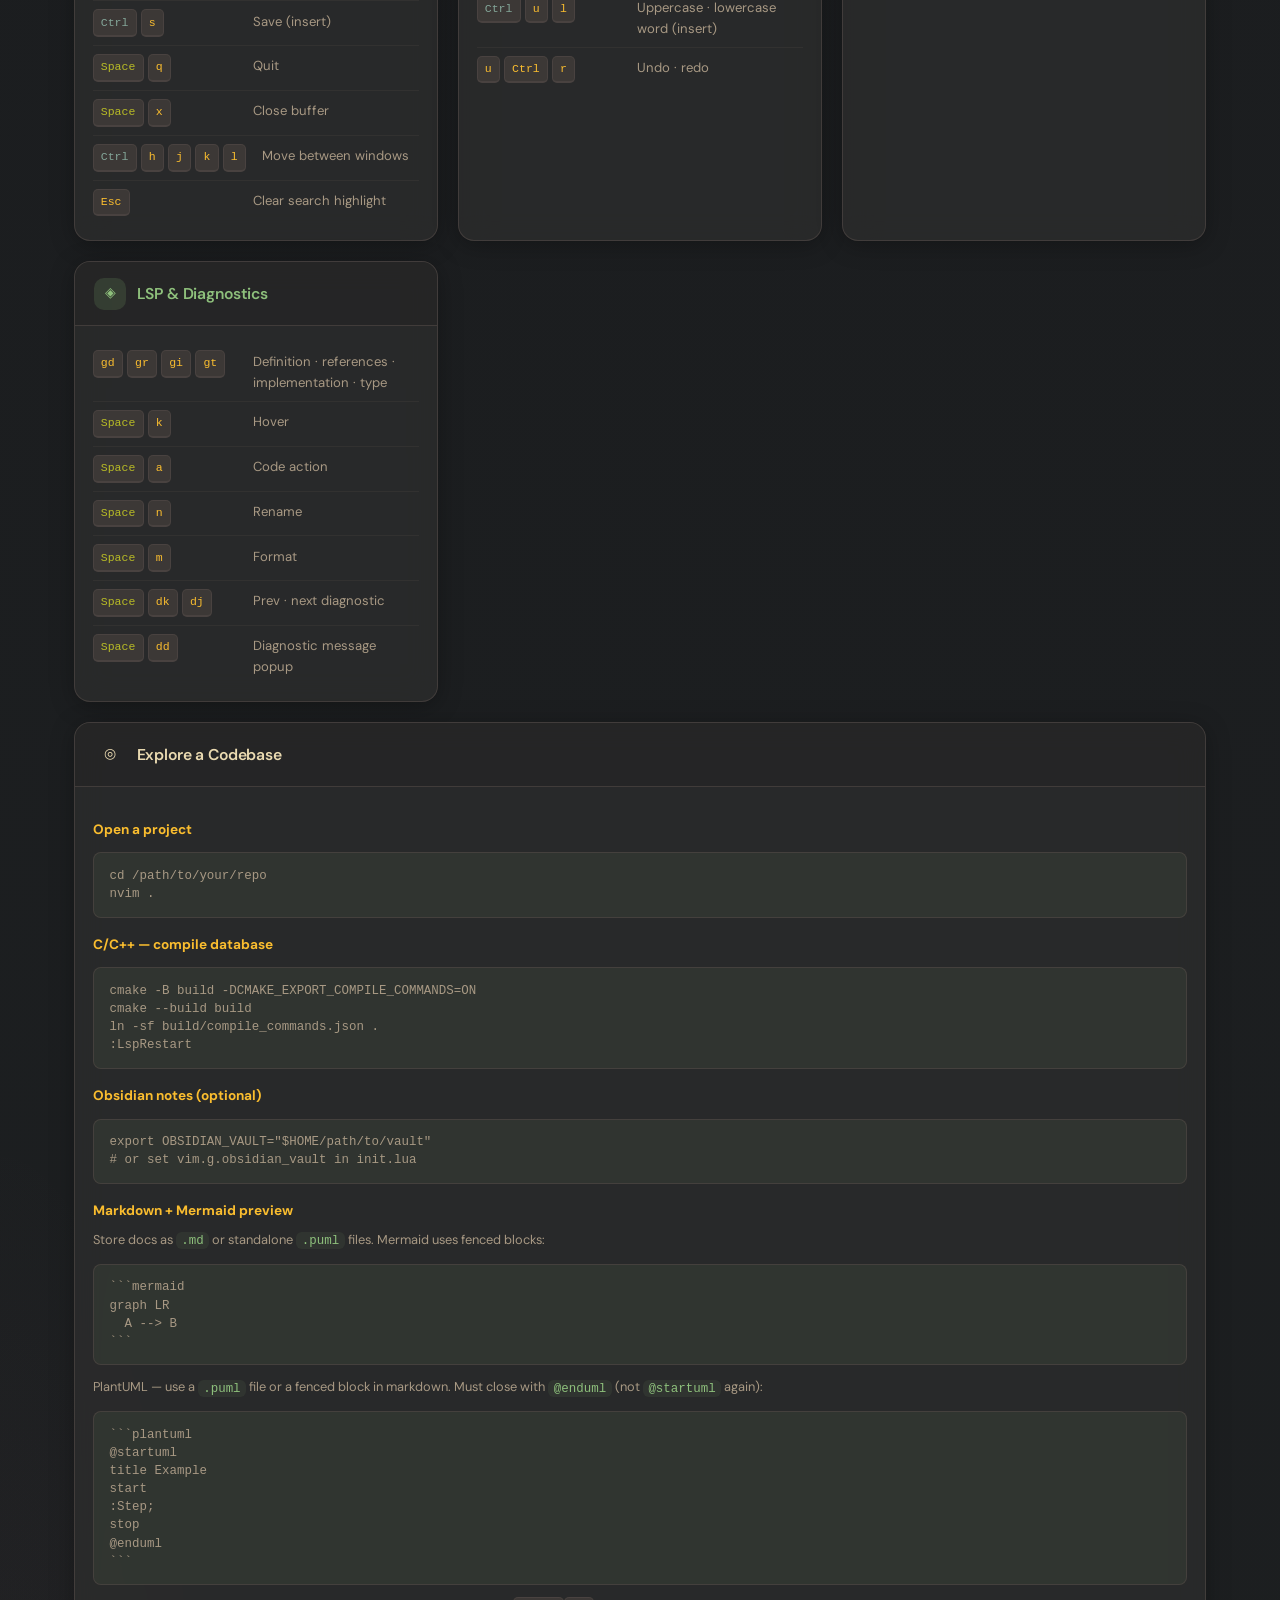
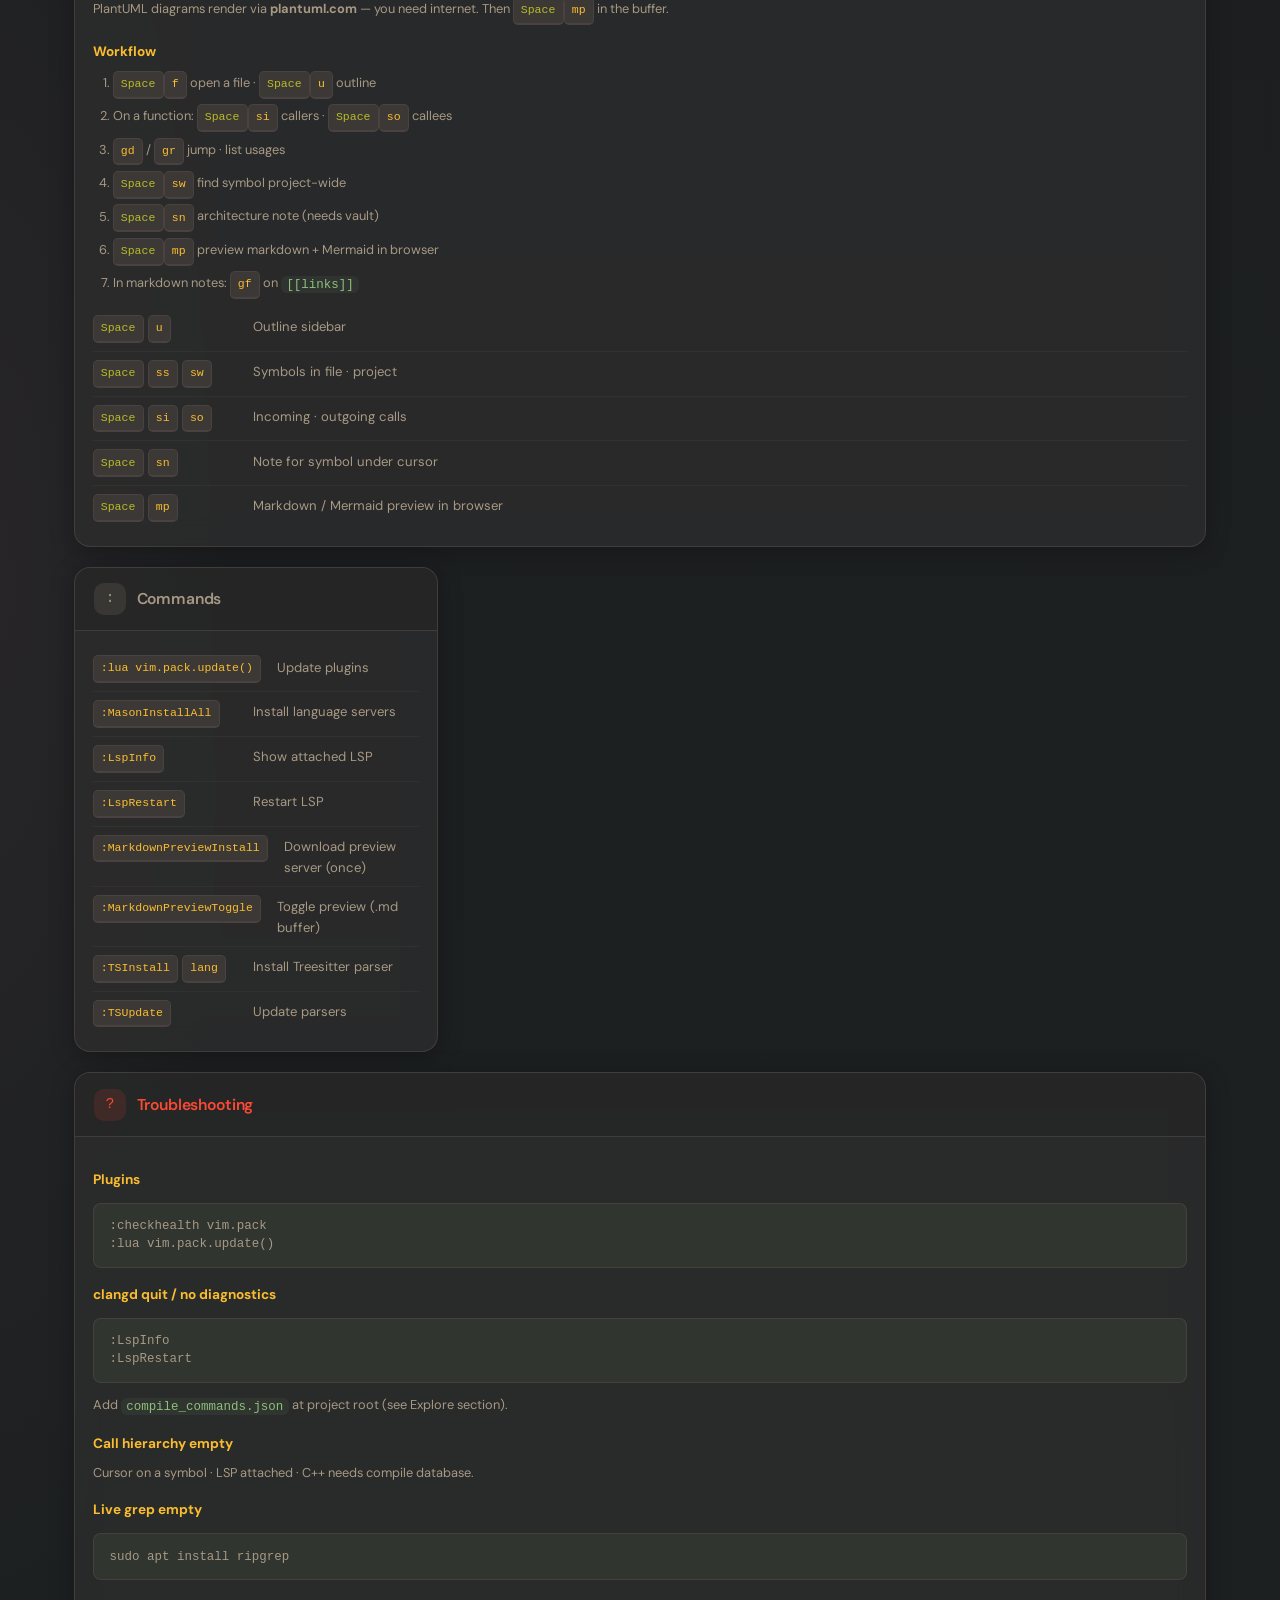
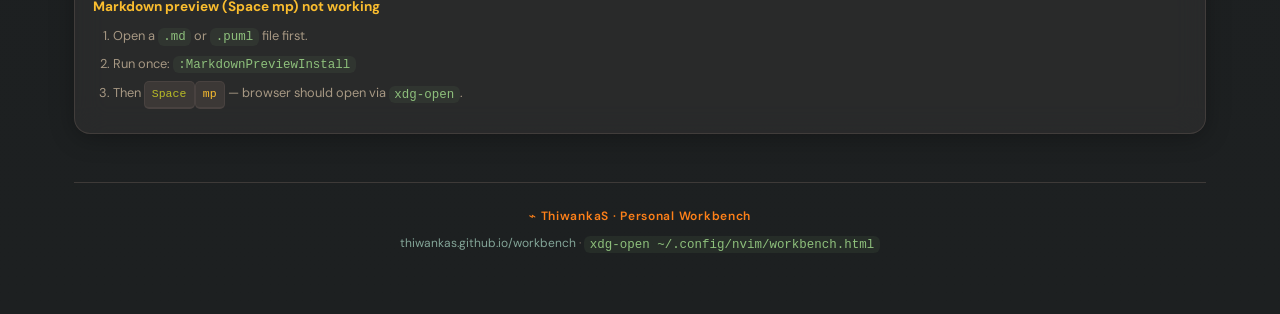
==== commit 6fd931f2: "adding UML doc viewing" ====
--- a/workbench.html
+++ b/workbench.html
@@ -196,15 +196,21 @@
           <pre>export OBSIDIAN_VAULT="$HOME/path/to/vault"
 # or set vim.g.obsidian_vault in init.lua</pre>
           <h3>Markdown + Mermaid preview</h3>
-          <p>Store docs as <code>.md</code> in the repo (e.g. <code>docs/architecture.md</code>). Use fenced blocks:</p>
+          <p>Store docs as <code>.md</code> or standalone <code>.puml</code> files. Mermaid uses fenced blocks:</p>
           <pre>```mermaid
-classDiagram
-    class Car
-    Car --> Engine
+graph LR
+  A --> B
 ```</pre>
-          <p>In a markdown buffer: <kbd class="leader">Space</kbd><kbd>mp</kbd> toggles live preview in your browser.</p>
-          <p>First time only: <code>:MarkdownPreviewInstall</code> (downloads the preview server).</p>
-          <p>Commands (in a <code>.md</code> buffer): <code>:MarkdownPreview</code> · <code>:MarkdownPreviewToggle</code> · <code>:MarkdownPreviewStop</code></p>
+          <p>PlantUML — use a <code>.puml</code> file or a fenced block in markdown. Must close with <code>@enduml</code> (not <code>@startuml</code> again):</p>
+          <pre>```plantuml
+@startuml
+title Example
+start
+:Step;
+stop
+@enduml
+```</pre>
+          <p>PlantUML diagrams render via <strong>plantuml.com</strong> — you need internet. Then <kbd class="leader">Space</kbd><kbd>mp</kbd> in the buffer.</p>
           <h3>Workflow</h3>
           <ol>
             <li><kbd class="leader">Space</kbd><kbd>f</kbd> open a file · <kbd class="leader">Space</kbd><kbd>u</kbd> outline</li>
@@ -253,7 +259,7 @@
           <pre>sudo apt install ripgrep</pre>
           <h3>Markdown preview (Space mp) not working</h3>
           <ol>
-            <li>Open a <code>.md</code> file first (preview only works on markdown buffers).</li>
+            <li>Open a <code>.md</code> or <code>.puml</code> file first.</li>
             <li>Run once: <code>:MarkdownPreviewInstall</code></li>
             <li>Then <kbd class="leader">Space</kbd><kbd>mp</kbd> — browser should open via <code>xdg-open</code>.</li>
           </ol>
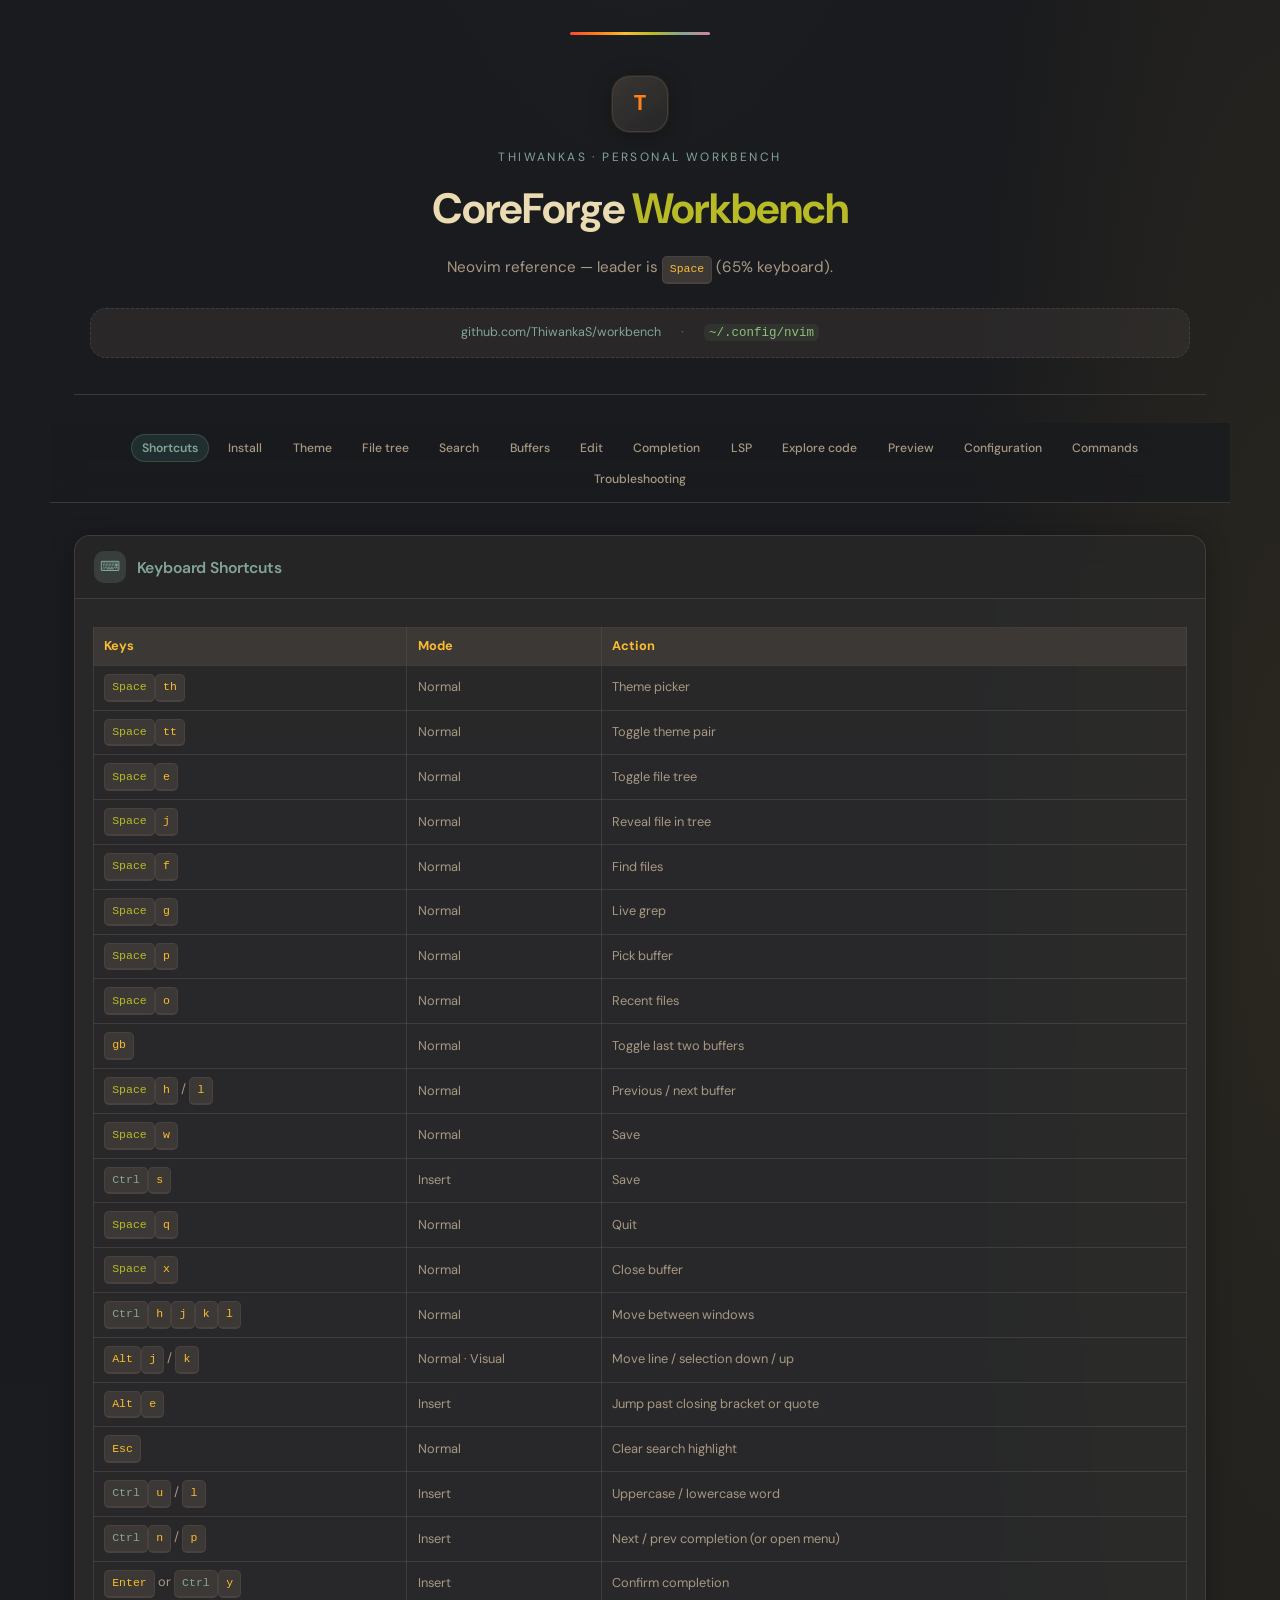
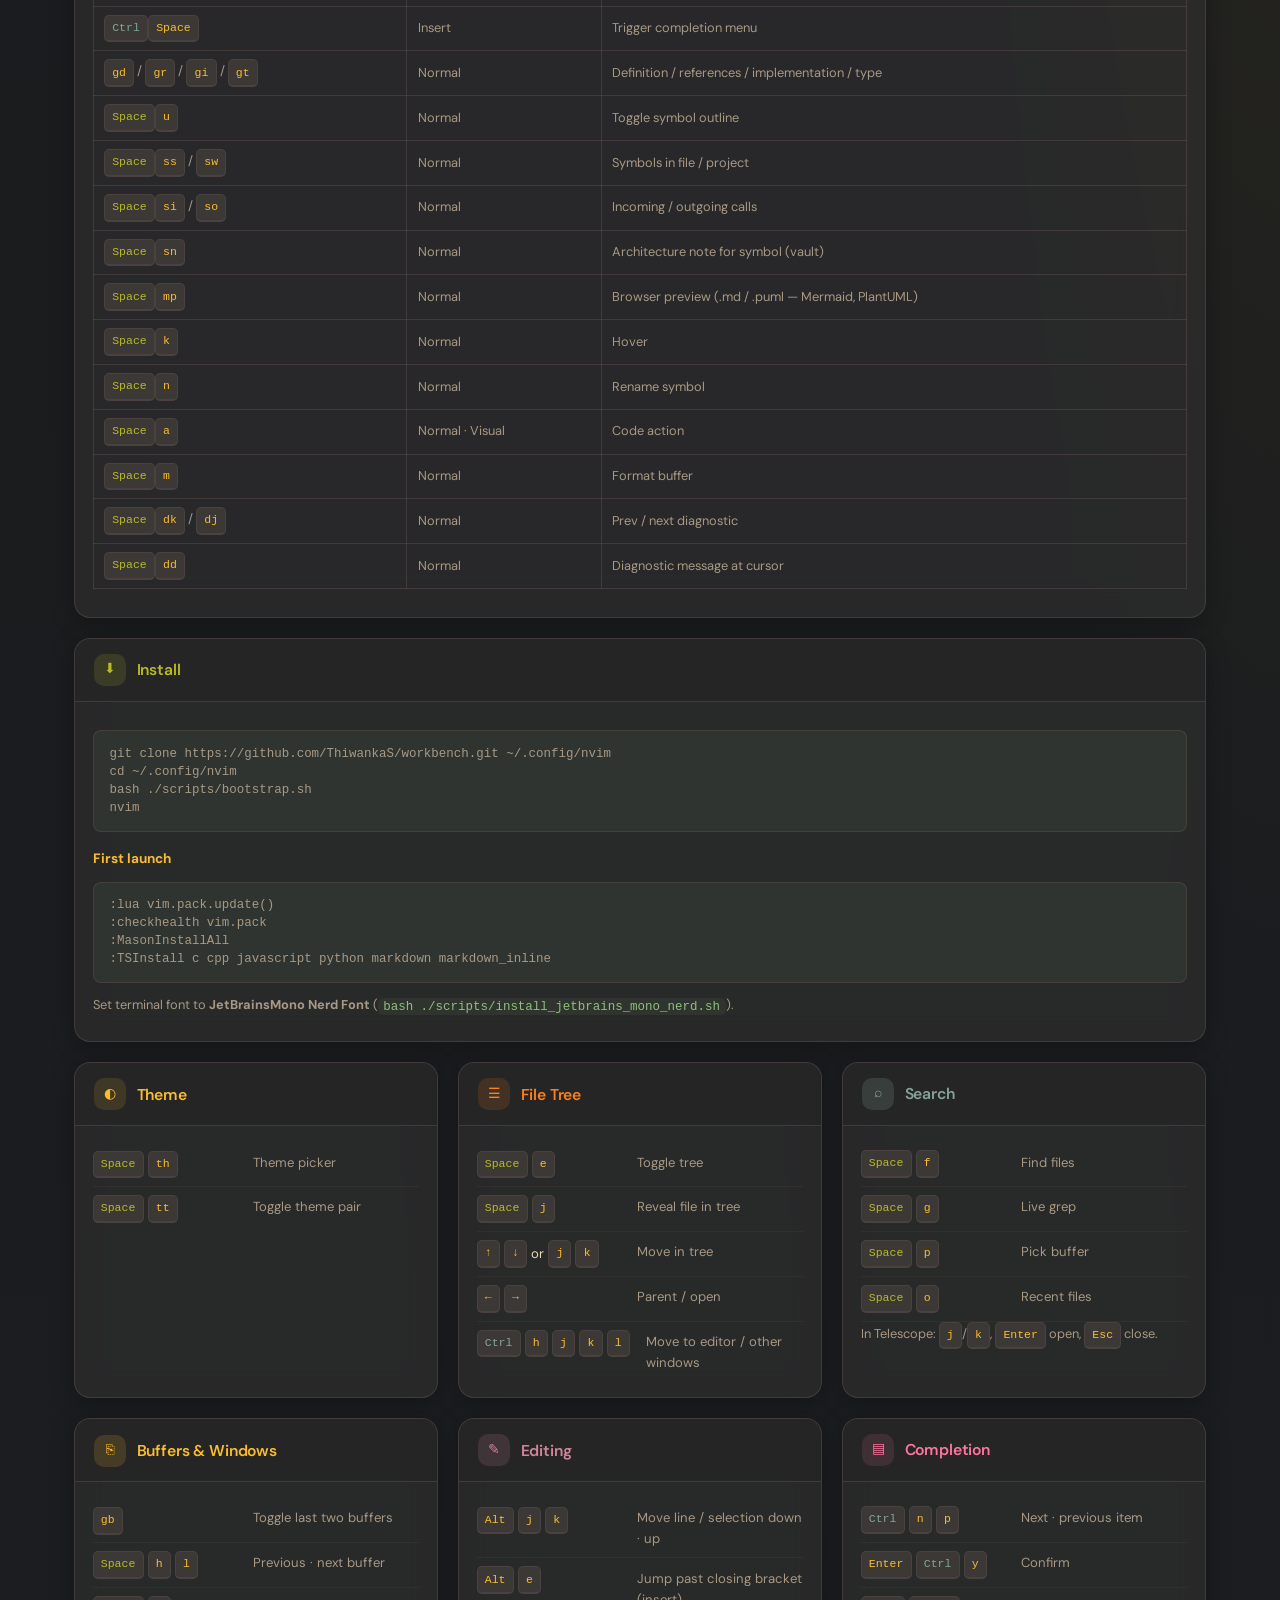
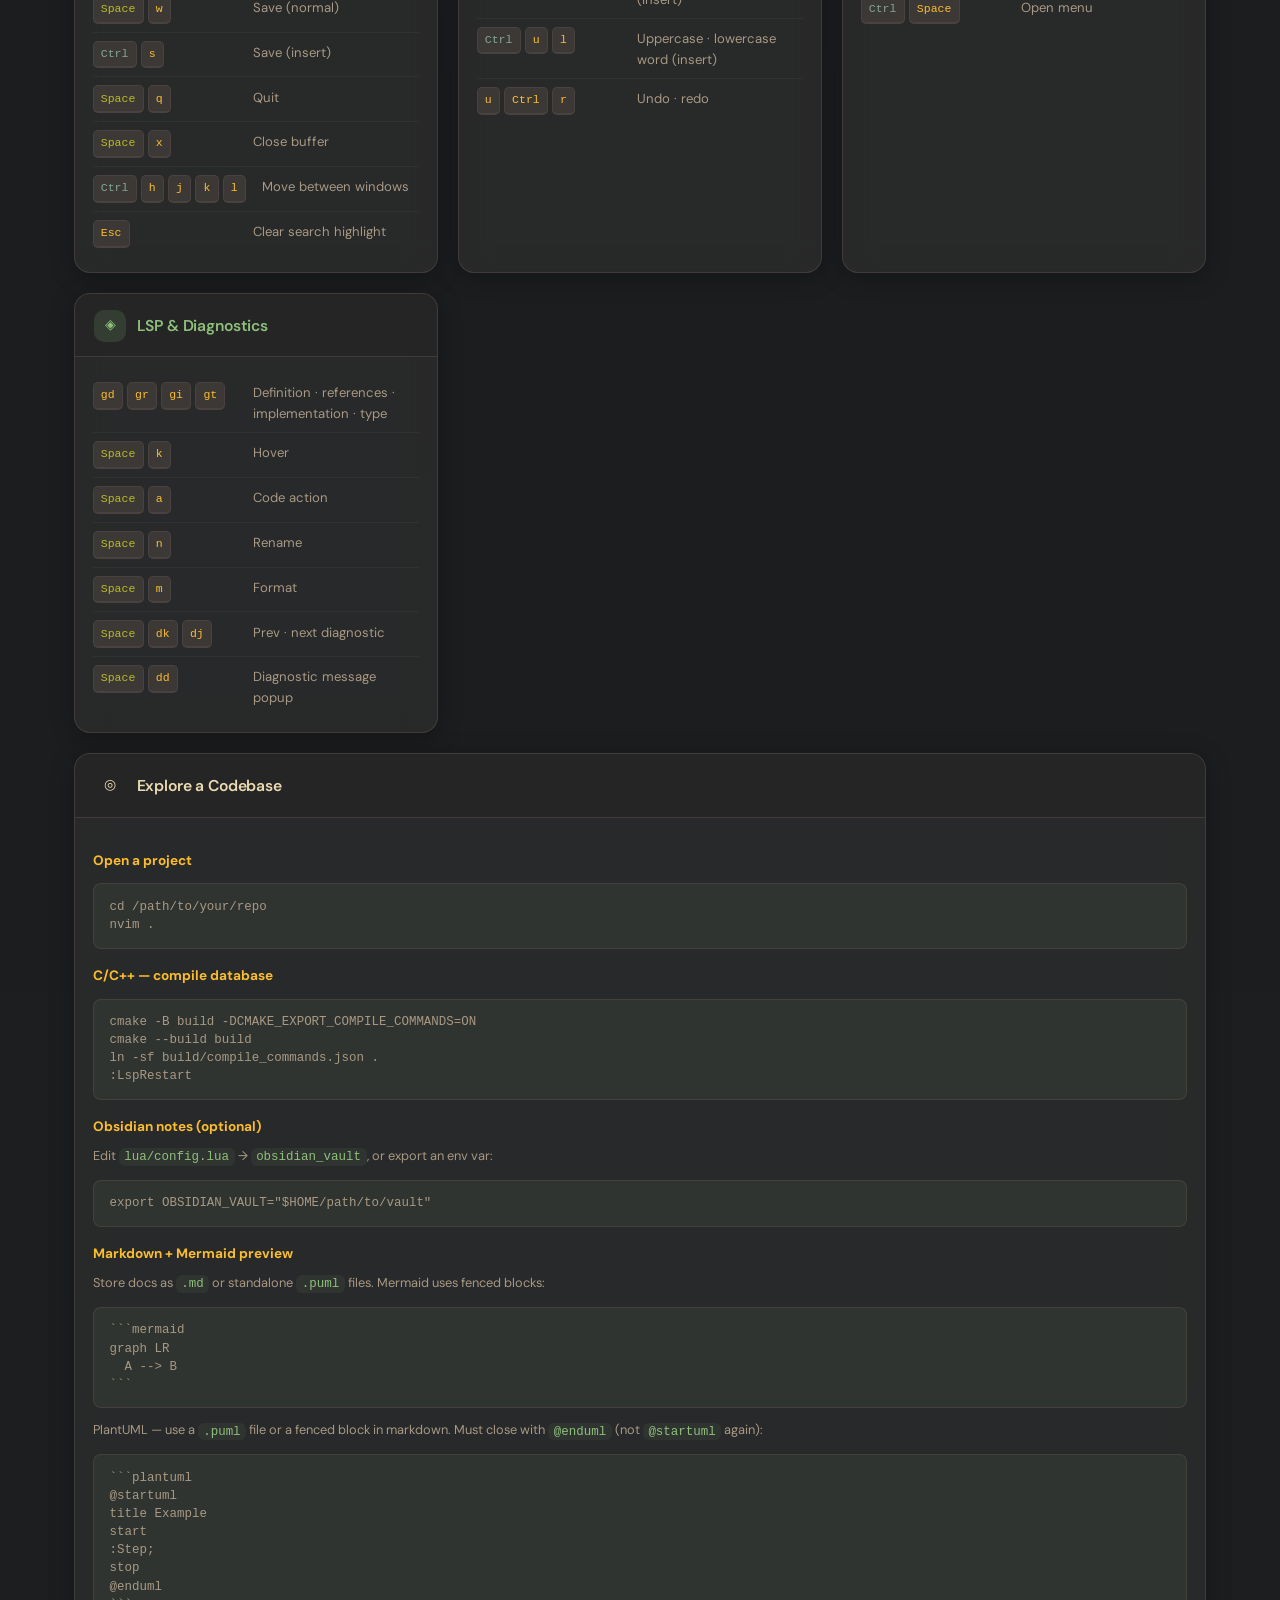
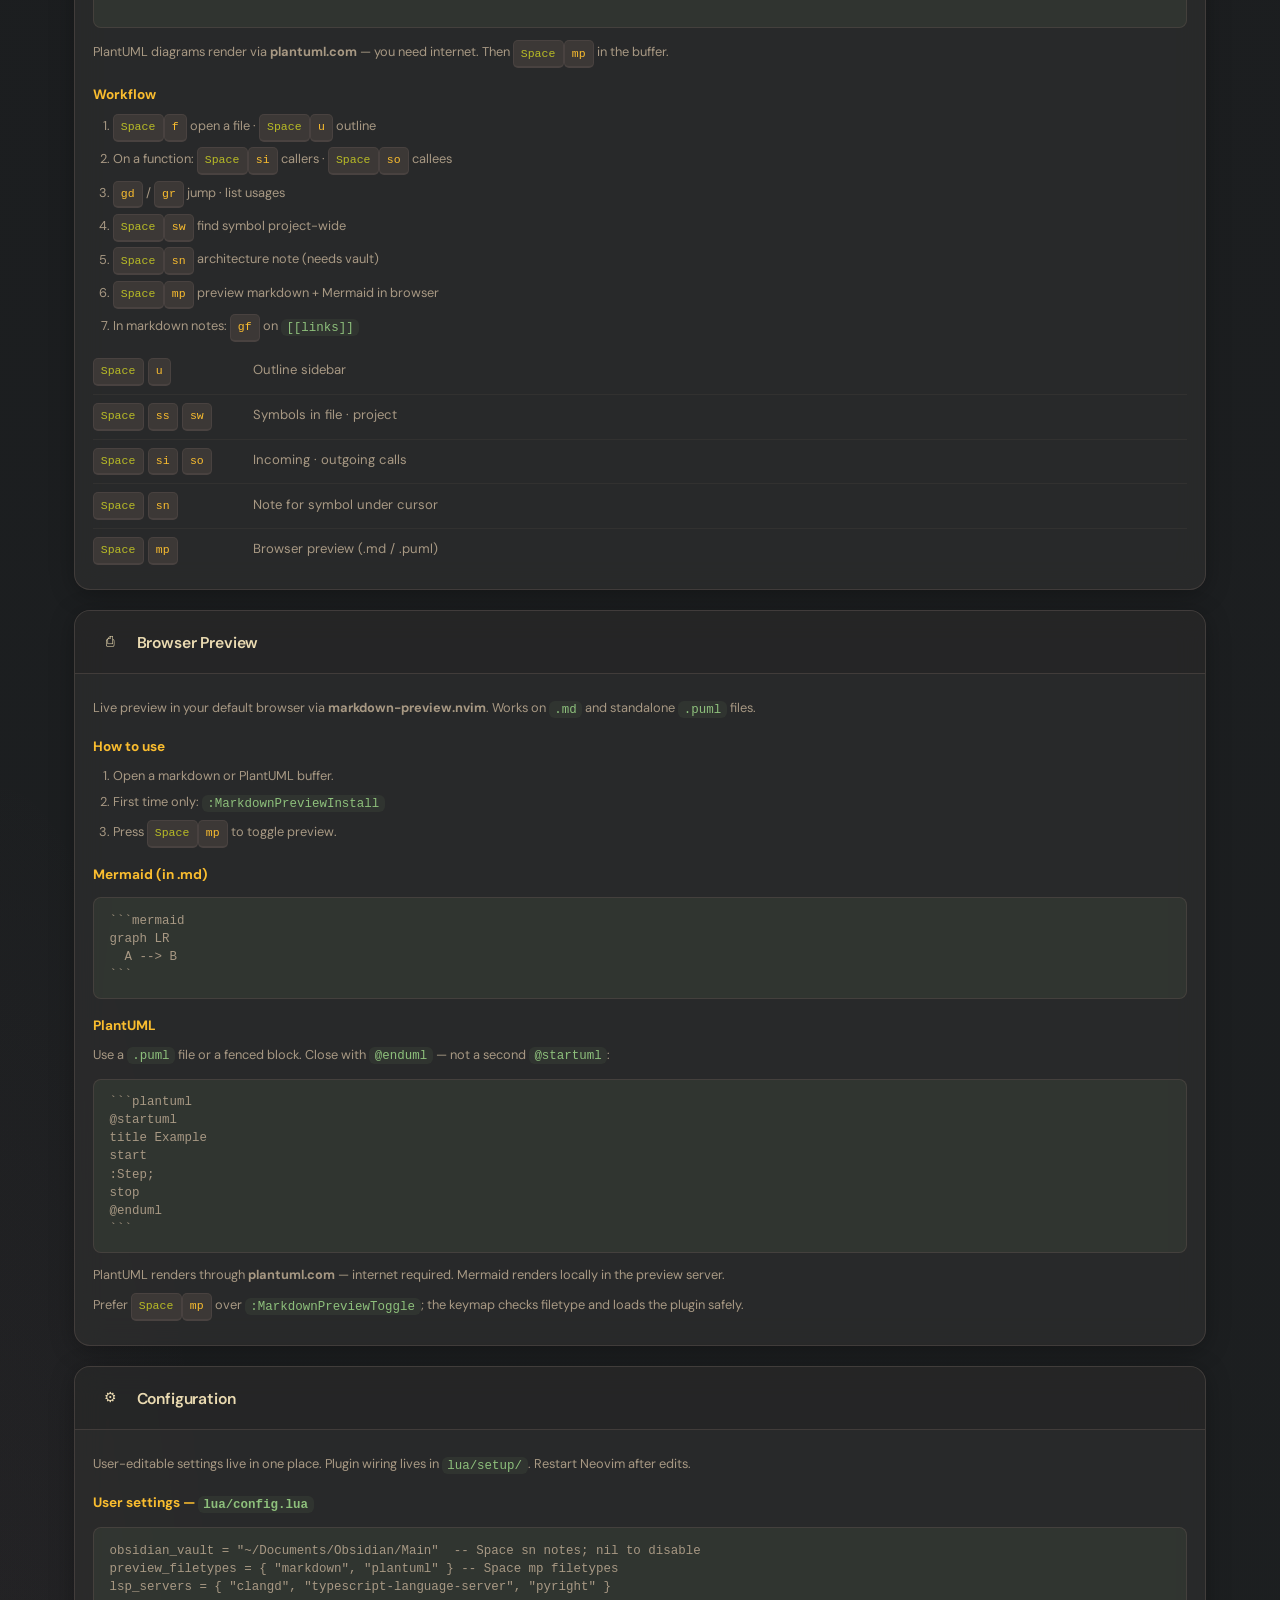
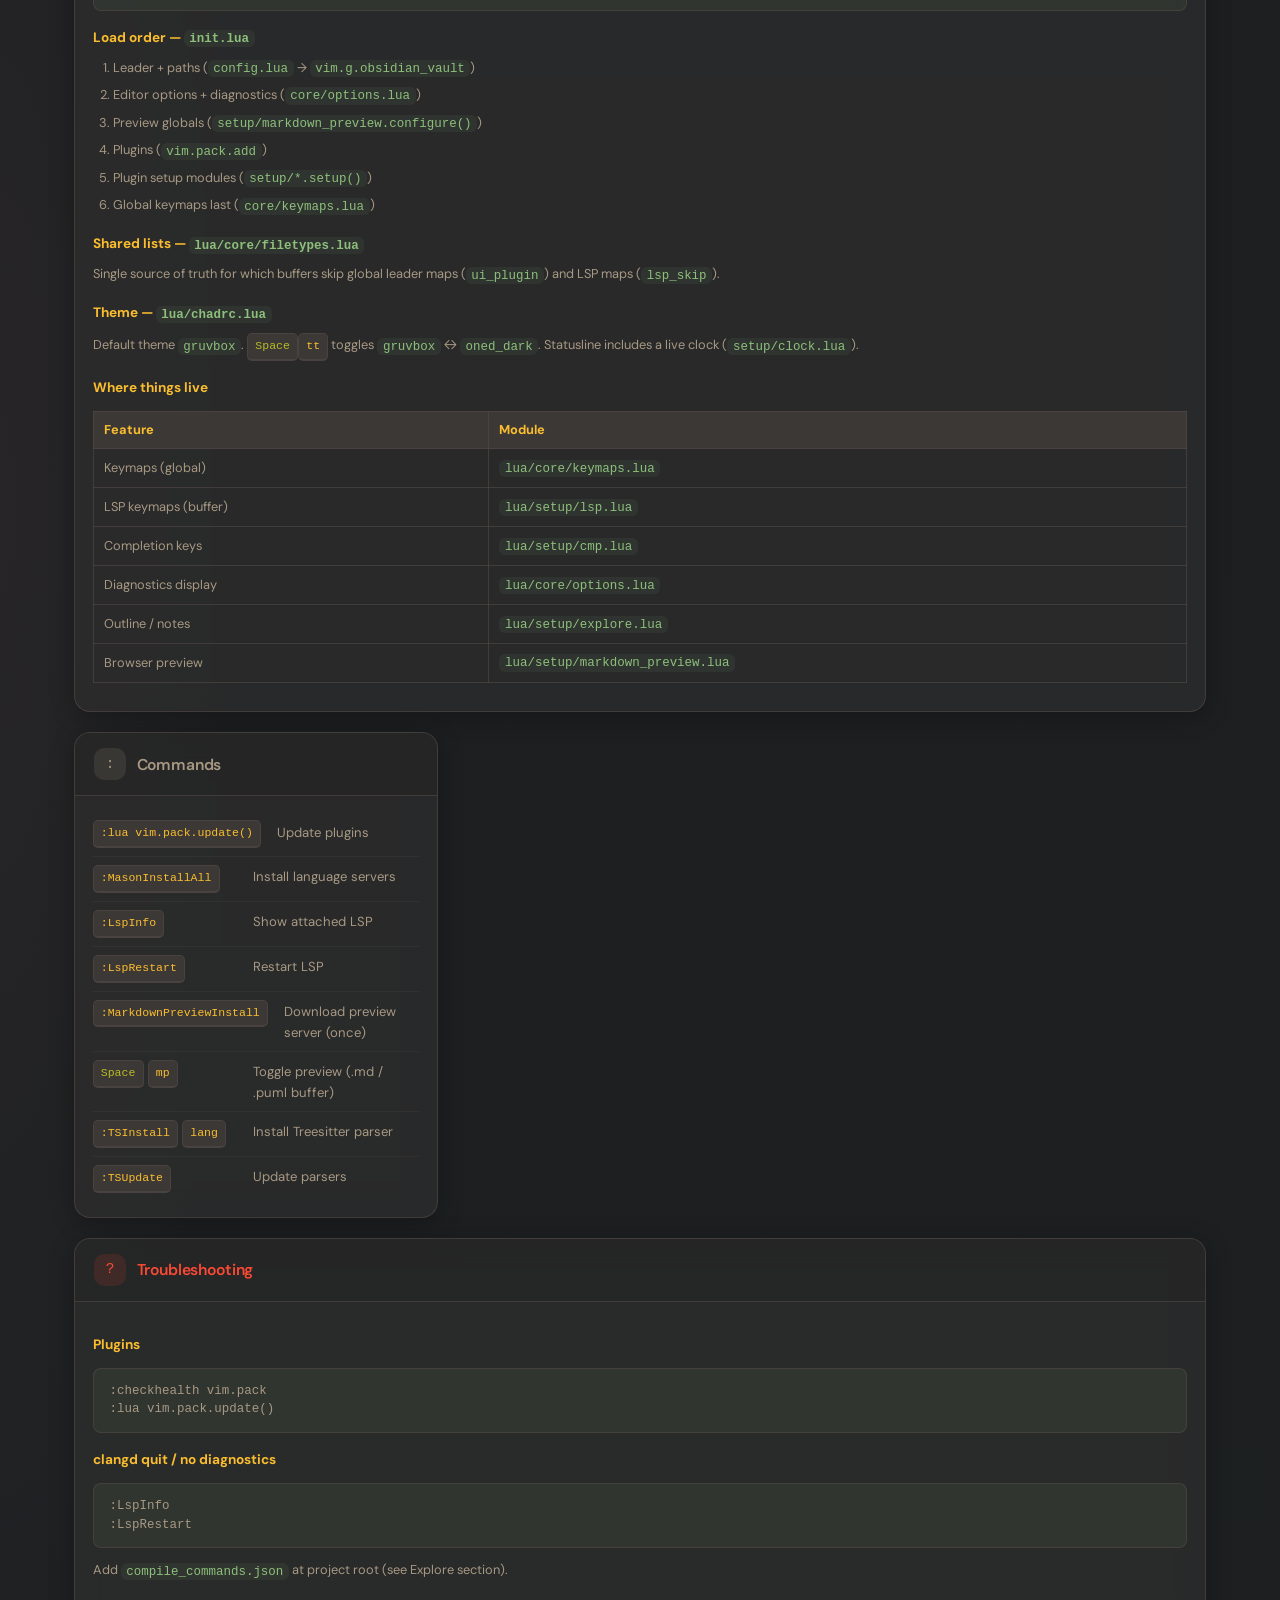
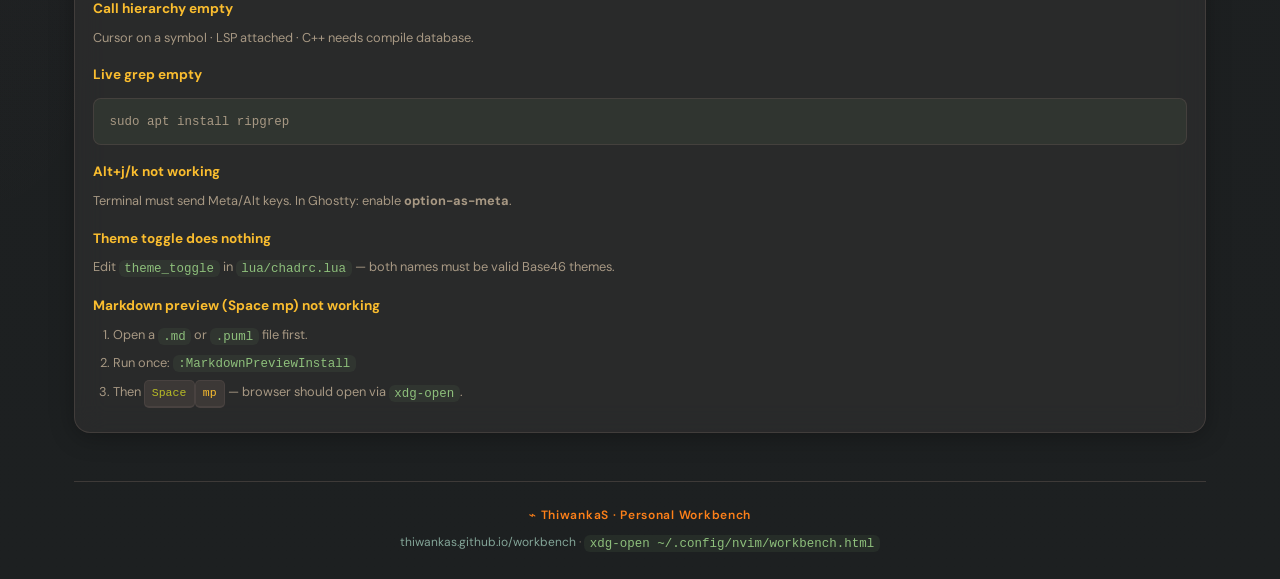
==== commit 51c28ea0: "clean cluttered configs" ====
--- a/workbench.html
+++ b/workbench.html
@@ -39,6 +39,8 @@
         <li><a href="#completion">Completion</a></li>
         <li><a href="#lsp">LSP</a></li>
         <li><a href="#explore">Explore code</a></li>
+        <li><a href="#preview">Preview</a></li>
+        <li><a href="#config">Configuration</a></li>
         <li><a href="#commands">Commands</a></li>
         <li><a href="#help">Troubleshooting</a></li>
       </ul>
@@ -78,7 +80,7 @@
             <tr><td><kbd class="leader">Space</kbd><kbd>ss</kbd> / <kbd>sw</kbd></td><td>Normal</td><td>Symbols in file / project</td></tr>
             <tr><td><kbd class="leader">Space</kbd><kbd>si</kbd> / <kbd>so</kbd></td><td>Normal</td><td>Incoming / outgoing calls</td></tr>
             <tr><td><kbd class="leader">Space</kbd><kbd>sn</kbd></td><td>Normal</td><td>Architecture note for symbol (vault)</td></tr>
-            <tr><td><kbd class="leader">Space</kbd><kbd>mp</kbd></td><td>Normal</td><td>Markdown preview in browser (Mermaid)</td></tr>
+            <tr><td><kbd class="leader">Space</kbd><kbd>mp</kbd></td><td>Normal</td><td>Browser preview (.md / .puml — Mermaid, PlantUML)</td></tr>
             <tr><td><kbd class="leader">Space</kbd><kbd>k</kbd></td><td>Normal</td><td>Hover</td></tr>
             <tr><td><kbd class="leader">Space</kbd><kbd>n</kbd></td><td>Normal</td><td>Rename symbol</td></tr>
             <tr><td><kbd class="leader">Space</kbd><kbd>a</kbd></td><td>Normal · Visual</td><td>Code action</td></tr>
@@ -193,8 +195,8 @@
 ln -sf build/compile_commands.json .
 :LspRestart</pre>
           <h3>Obsidian notes (optional)</h3>
-          <pre>export OBSIDIAN_VAULT="$HOME/path/to/vault"
-# or set vim.g.obsidian_vault in init.lua</pre>
+          <p>Edit <code>lua/config.lua</code> → <code>obsidian_vault</code>, or export an env var:</p>
+          <pre>export OBSIDIAN_VAULT="$HOME/path/to/vault"</pre>
           <h3>Markdown + Mermaid preview</h3>
           <p>Store docs as <code>.md</code> or standalone <code>.puml</code> files. Mermaid uses fenced blocks:</p>
           <pre>```mermaid
@@ -225,7 +227,71 @@
           <div class="row"><div class="keys"><kbd class="leader">Space</kbd><kbd>ss</kbd> <kbd>sw</kbd></div><div class="desc">Symbols in file · project</div></div>
           <div class="row"><div class="keys"><kbd class="leader">Space</kbd><kbd>si</kbd> <kbd>so</kbd></div><div class="desc">Incoming · outgoing calls</div></div>
           <div class="row"><div class="keys"><kbd class="leader">Space</kbd><kbd>sn</kbd></div><div class="desc">Note for symbol under cursor</div></div>
-          <div class="row"><div class="keys"><kbd class="leader">Space</kbd><kbd>mp</kbd></div><div class="desc">Markdown / Mermaid preview in browser</div></div>
+          <div class="row"><div class="keys"><kbd class="leader">Space</kbd><kbd>mp</kbd></div><div class="desc">Browser preview (.md / .puml)</div></div>
+        </div>
+      </section>
+
+      <section class="card acc-preview wide" id="preview">
+        <div class="card-head"><div class="card-icon">⎙</div><h2>Browser Preview</h2></div>
+        <div class="card-body prose">
+          <p>Live preview in your default browser via <strong>markdown-preview.nvim</strong>. Works on <code>.md</code> and standalone <code>.puml</code> files.</p>
+          <h3>How to use</h3>
+          <ol>
+            <li>Open a markdown or PlantUML buffer.</li>
+            <li>First time only: <code>:MarkdownPreviewInstall</code></li>
+            <li>Press <kbd class="leader">Space</kbd><kbd>mp</kbd> to toggle preview.</li>
+          </ol>
+          <h3>Mermaid (in .md)</h3>
+          <pre>```mermaid
+graph LR
+  A --> B
+```</pre>
+          <h3>PlantUML</h3>
+          <p>Use a <code>.puml</code> file or a fenced block. Close with <code>@enduml</code> — not a second <code>@startuml</code>:</p>
+          <pre>```plantuml
+@startuml
+title Example
+start
+:Step;
+stop
+@enduml
+```</pre>
+          <p>PlantUML renders through <strong>plantuml.com</strong> — internet required. Mermaid renders locally in the preview server.</p>
+          <p class="note">Prefer <kbd class="leader">Space</kbd><kbd>mp</kbd> over <code>:MarkdownPreviewToggle</code>; the keymap checks filetype and loads the plugin safely.</p>
+        </div>
+      </section>
+
+      <section class="card acc-config wide" id="config">
+        <div class="card-head"><div class="card-icon">⚙</div><h2>Configuration</h2></div>
+        <div class="card-body prose">
+          <p>User-editable settings live in one place. Plugin wiring lives in <code>lua/setup/</code>. Restart Neovim after edits.</p>
+          <h3>User settings — <code>lua/config.lua</code></h3>
+          <pre>obsidian_vault = "~/Documents/Obsidian/Main"  -- Space sn notes; nil to disable
+preview_filetypes = { "markdown", "plantuml" } -- Space mp filetypes
+lsp_servers = { "clangd", "typescript-language-server", "pyright" }</pre>
+          <h3>Load order — <code>init.lua</code></h3>
+          <ol>
+            <li>Leader + paths (<code>config.lua</code> → <code>vim.g.obsidian_vault</code>)</li>
+            <li>Editor options + diagnostics (<code>core/options.lua</code>)</li>
+            <li>Preview globals (<code>setup/markdown_preview.configure()</code>)</li>
+            <li>Plugins (<code>vim.pack.add</code>)</li>
+            <li>Plugin setup modules (<code>setup/*.setup()</code>)</li>
+            <li>Global keymaps last (<code>core/keymaps.lua</code>)</li>
+          </ol>
+          <h3>Shared lists — <code>lua/core/filetypes.lua</code></h3>
+          <p>Single source of truth for which buffers skip global leader maps (<code>ui_plugin</code>) and LSP maps (<code>lsp_skip</code>).</p>
+          <h3>Theme — <code>lua/chadrc.lua</code></h3>
+          <p>Default theme <code>gruvbox</code>. <kbd class="leader">Space</kbd><kbd>tt</kbd> toggles <code>gruvbox</code> ↔ <code>oned_dark</code>. Statusline includes a live clock (<code>setup/clock.lua</code>).</p>
+          <h3>Where things live</h3>
+          <table>
+            <tr><th>Feature</th><th>Module</th></tr>
+            <tr><td>Keymaps (global)</td><td><code>lua/core/keymaps.lua</code></td></tr>
+            <tr><td>LSP keymaps (buffer)</td><td><code>lua/setup/lsp.lua</code></td></tr>
+            <tr><td>Completion keys</td><td><code>lua/setup/cmp.lua</code></td></tr>
+            <tr><td>Diagnostics display</td><td><code>lua/core/options.lua</code></td></tr>
+            <tr><td>Outline / notes</td><td><code>lua/setup/explore.lua</code></td></tr>
+            <tr><td>Browser preview</td><td><code>lua/setup/markdown_preview.lua</code></td></tr>
+          </table>
         </div>
       </section>
 
@@ -237,7 +303,7 @@
           <div class="row"><div class="keys"><kbd>:LspInfo</kbd></div><div class="desc">Show attached LSP</div></div>
           <div class="row"><div class="keys"><kbd>:LspRestart</kbd></div><div class="desc">Restart LSP</div></div>
           <div class="row"><div class="keys"><kbd>:MarkdownPreviewInstall</kbd></div><div class="desc">Download preview server (once)</div></div>
-          <div class="row"><div class="keys"><kbd>:MarkdownPreviewToggle</kbd></div><div class="desc">Toggle preview (.md buffer)</div></div>
+          <div class="row"><div class="keys"><kbd class="leader">Space</kbd><kbd>mp</kbd></div><div class="desc">Toggle preview (.md / .puml buffer)</div></div>
           <div class="row"><div class="keys"><kbd>:TSInstall</kbd> <kbd>lang</kbd></div><div class="desc">Install Treesitter parser</div></div>
           <div class="row"><div class="keys"><kbd>:TSUpdate</kbd></div><div class="desc">Update parsers</div></div>
         </div>
@@ -257,6 +323,10 @@
           <p>Cursor on a symbol · LSP attached · C++ needs compile database.</p>
           <h3>Live grep empty</h3>
           <pre>sudo apt install ripgrep</pre>
+          <h3>Alt+j/k not working</h3>
+          <p>Terminal must send Meta/Alt keys. In Ghostty: enable <strong>option-as-meta</strong>.</p>
+          <h3>Theme toggle does nothing</h3>
+          <p>Edit <code>theme_toggle</code> in <code>lua/chadrc.lua</code> — both names must be valid Base46 themes.</p>
           <h3>Markdown preview (Space mp) not working</h3>
           <ol>
             <li>Open a <code>.md</code> or <code>.puml</code> file first.</li>
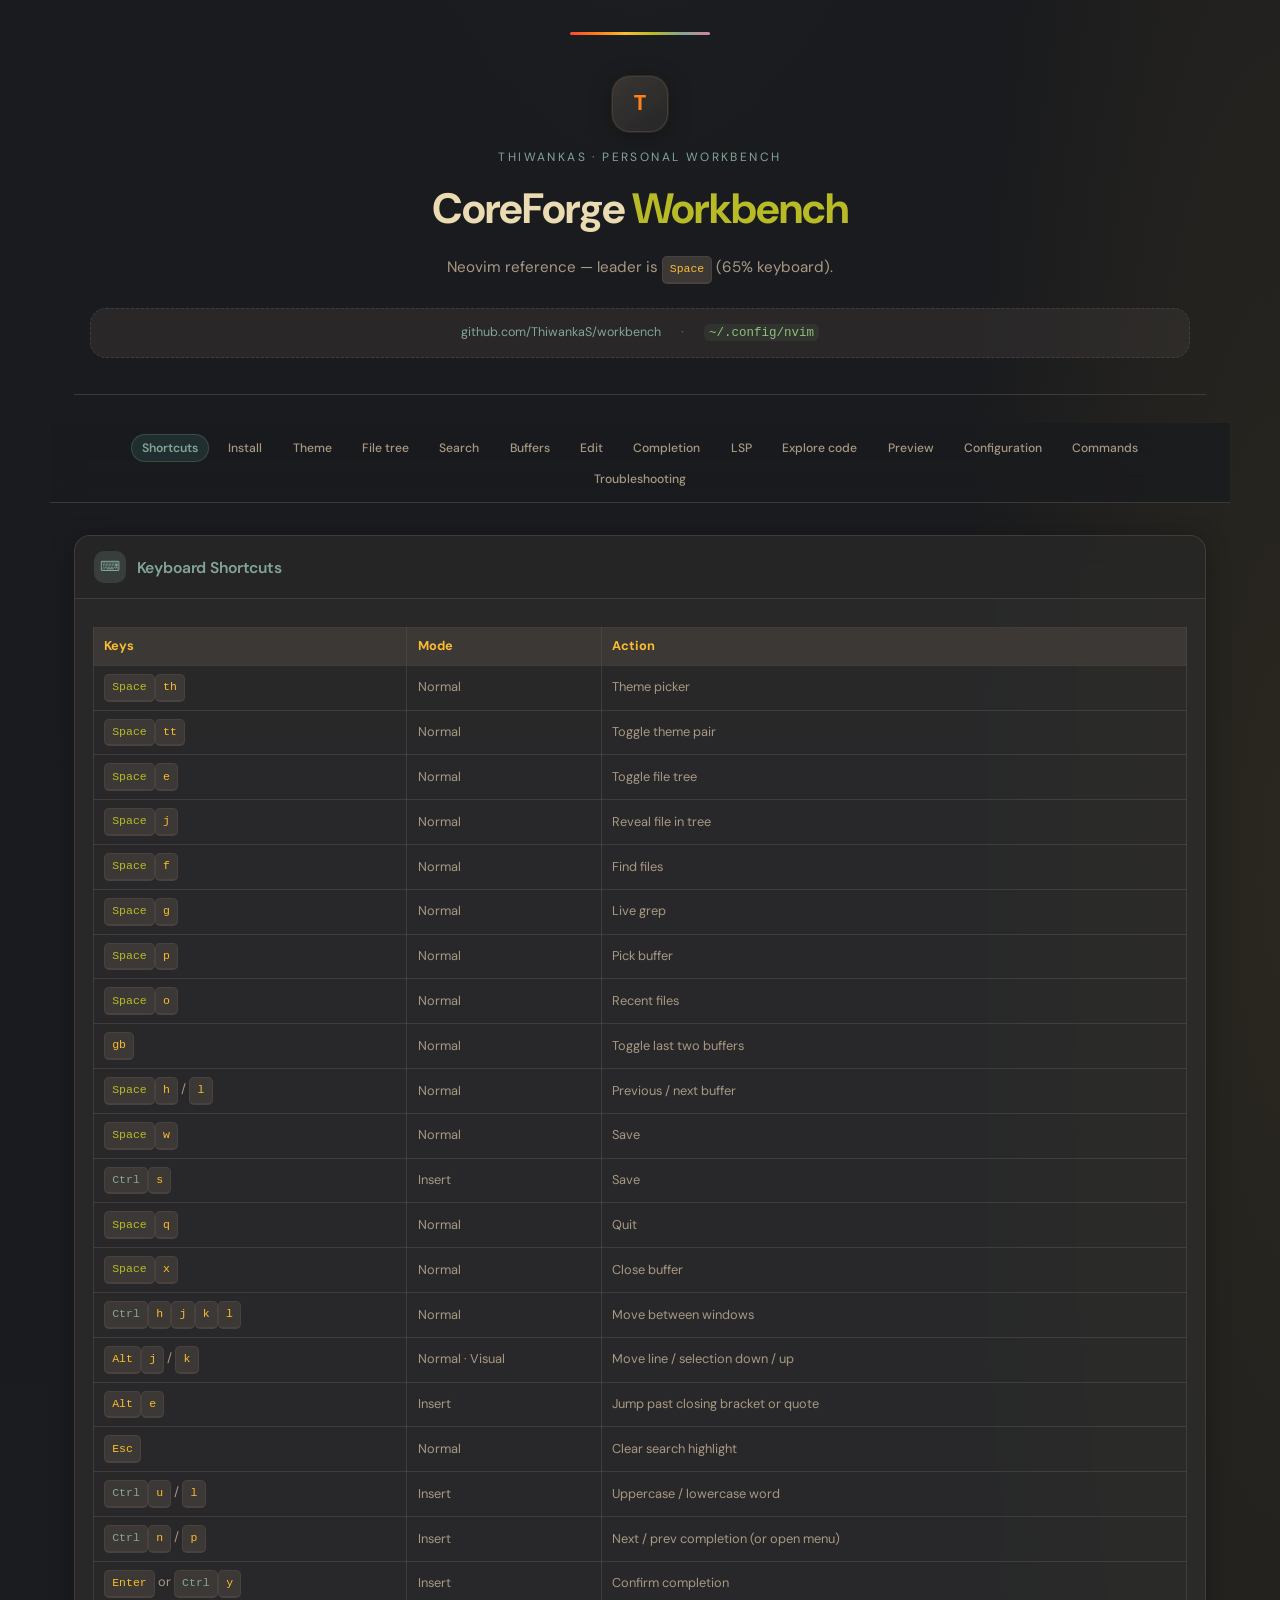
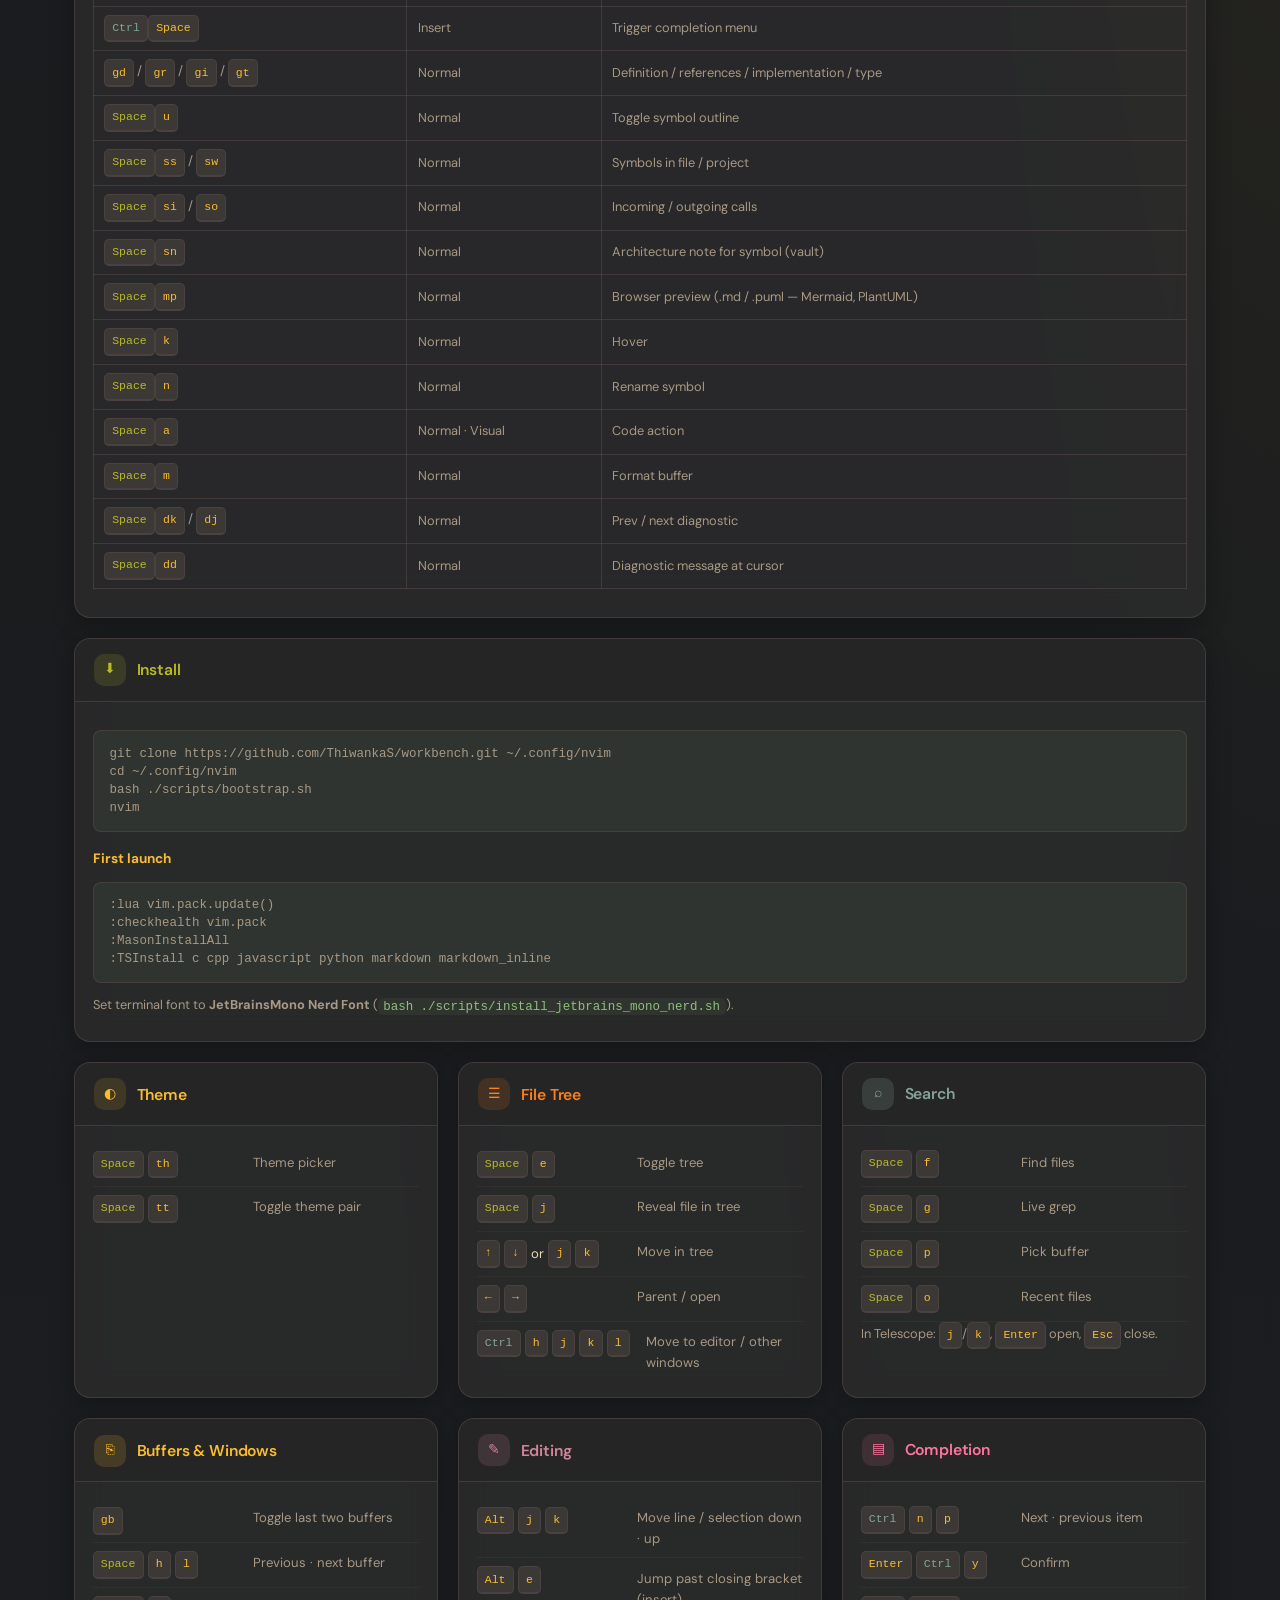
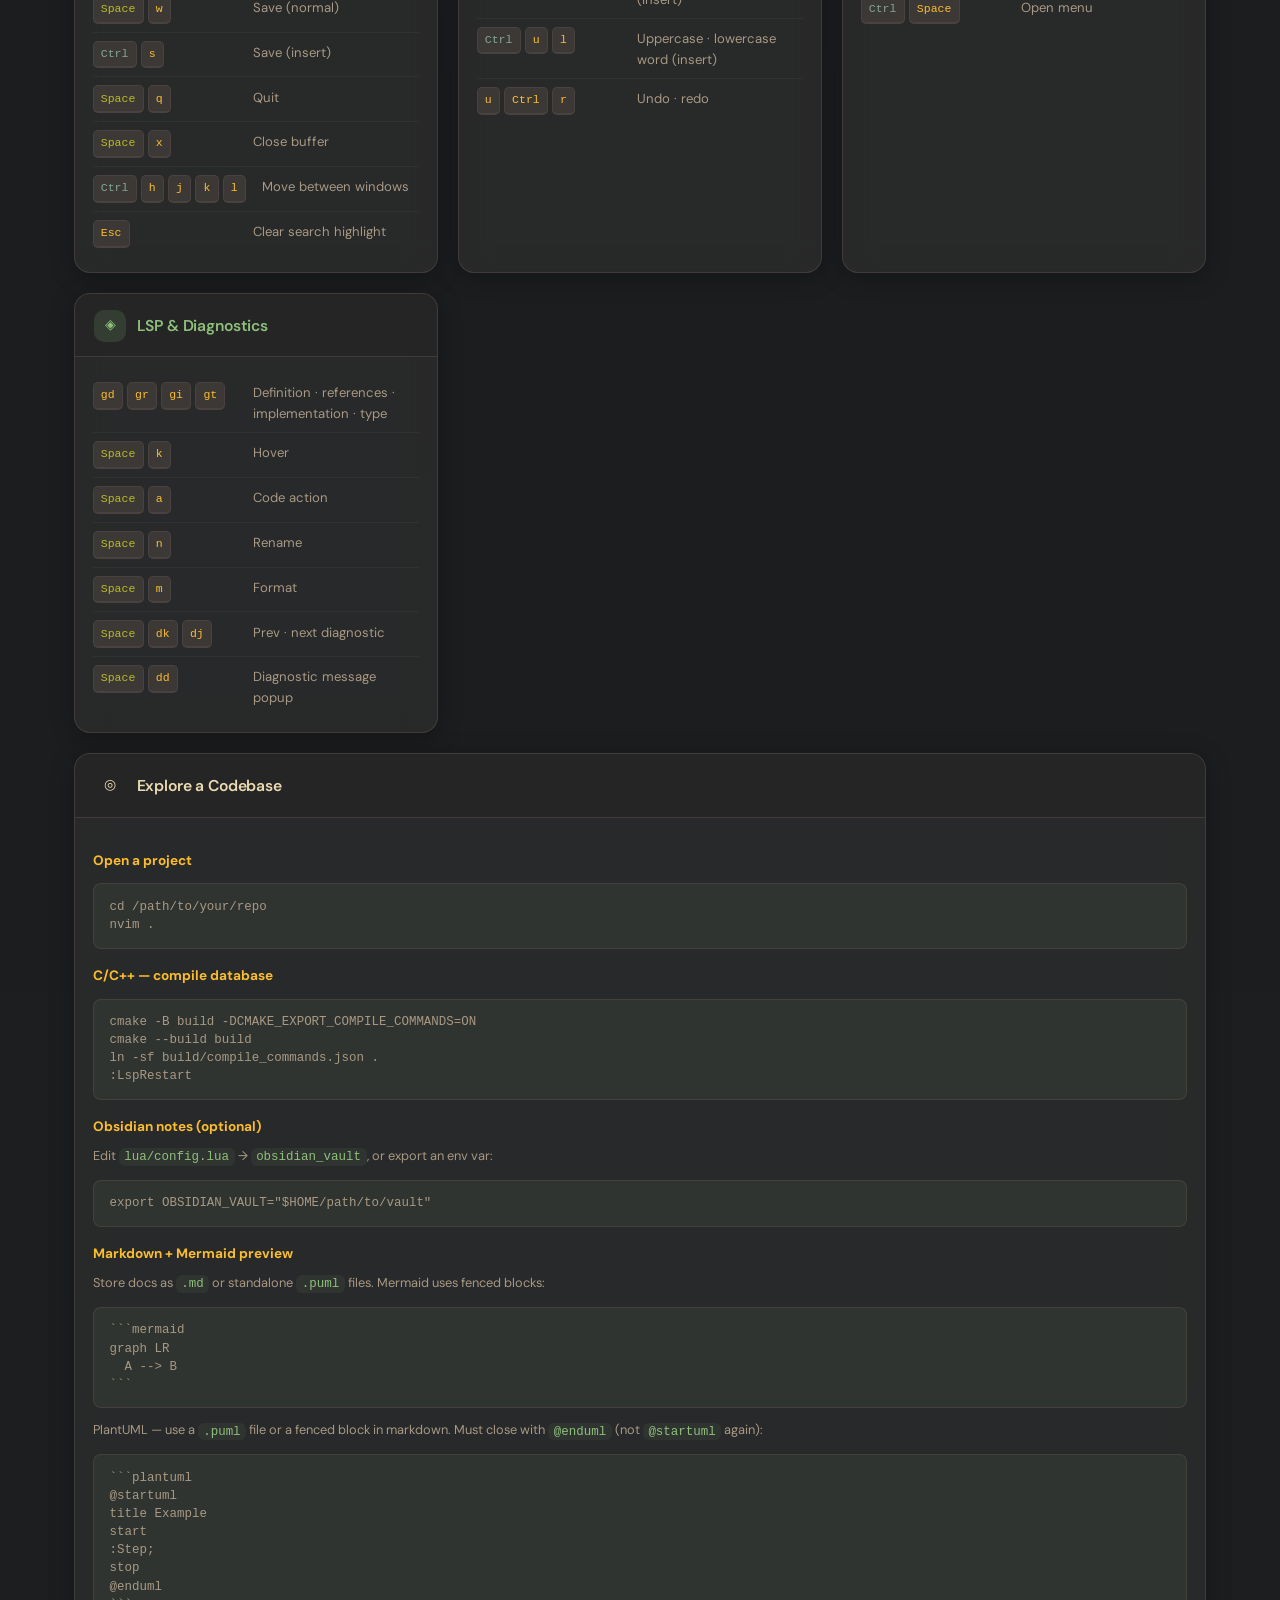
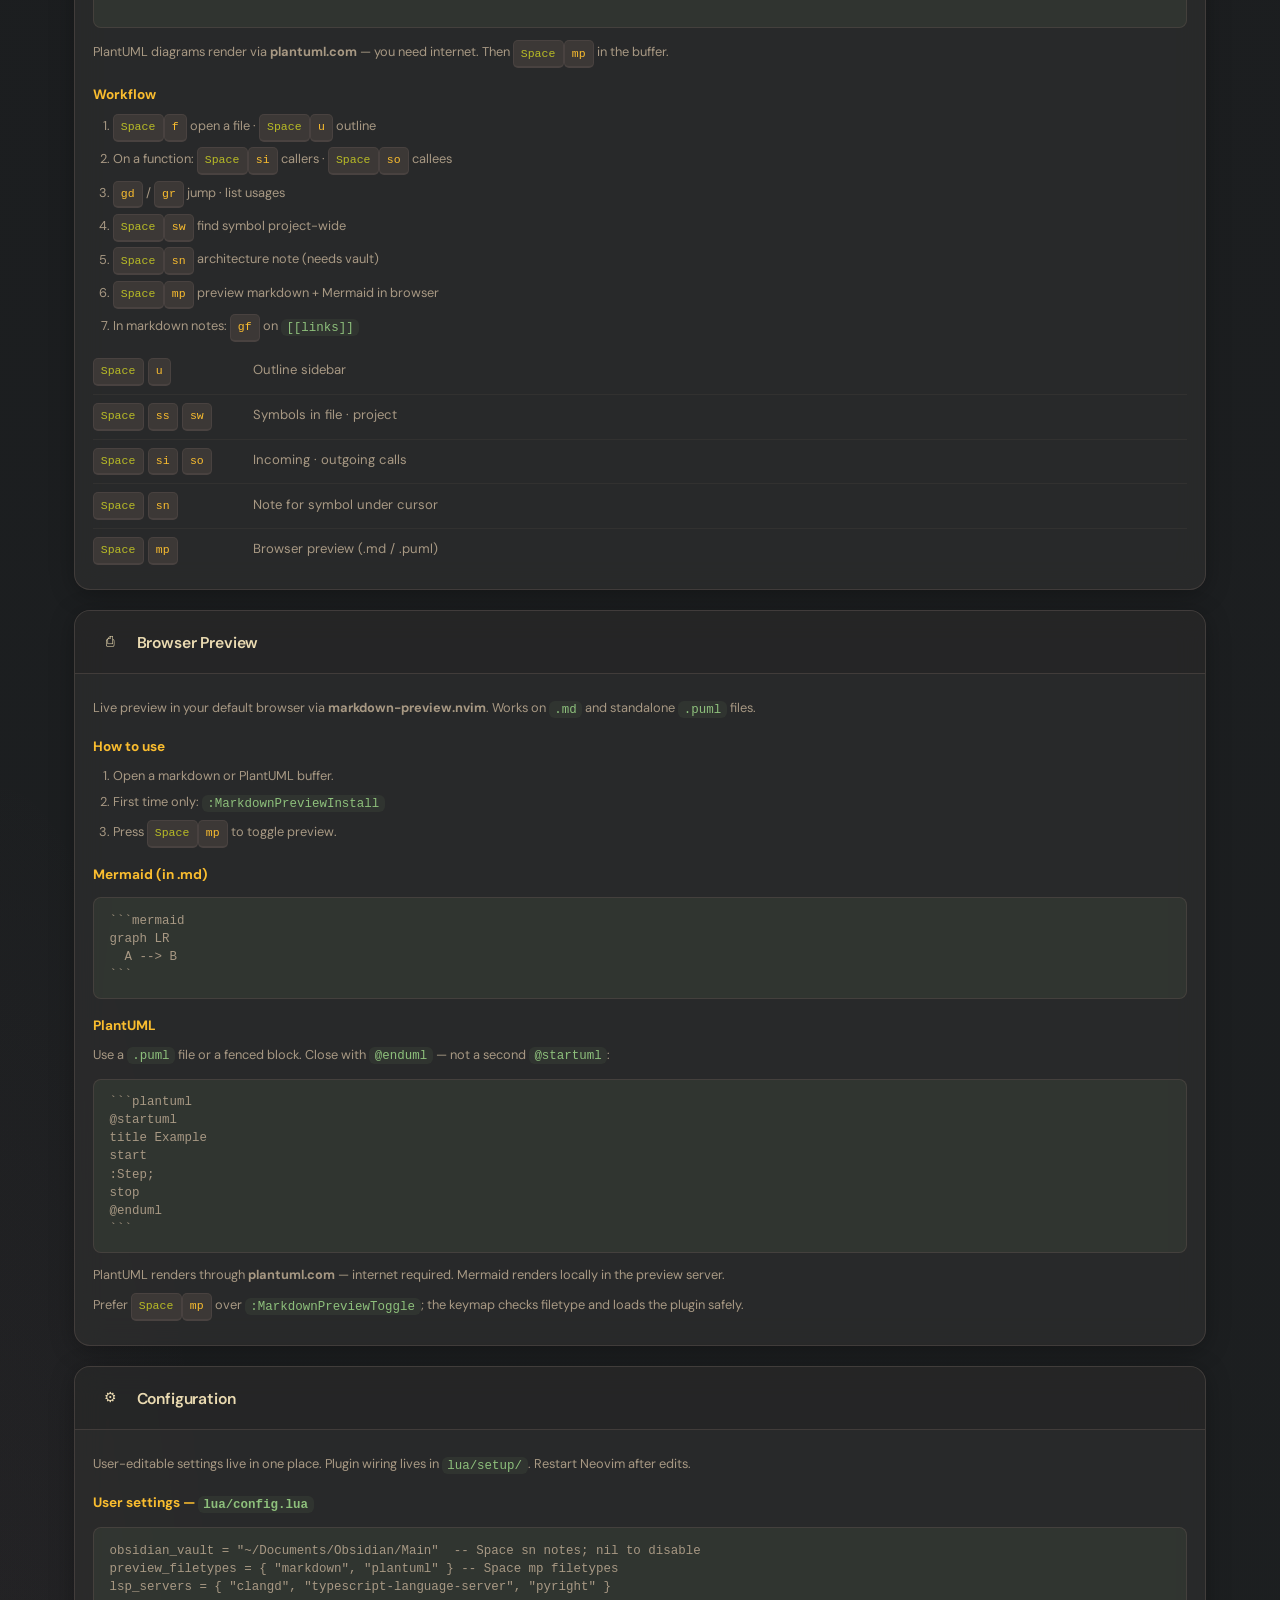
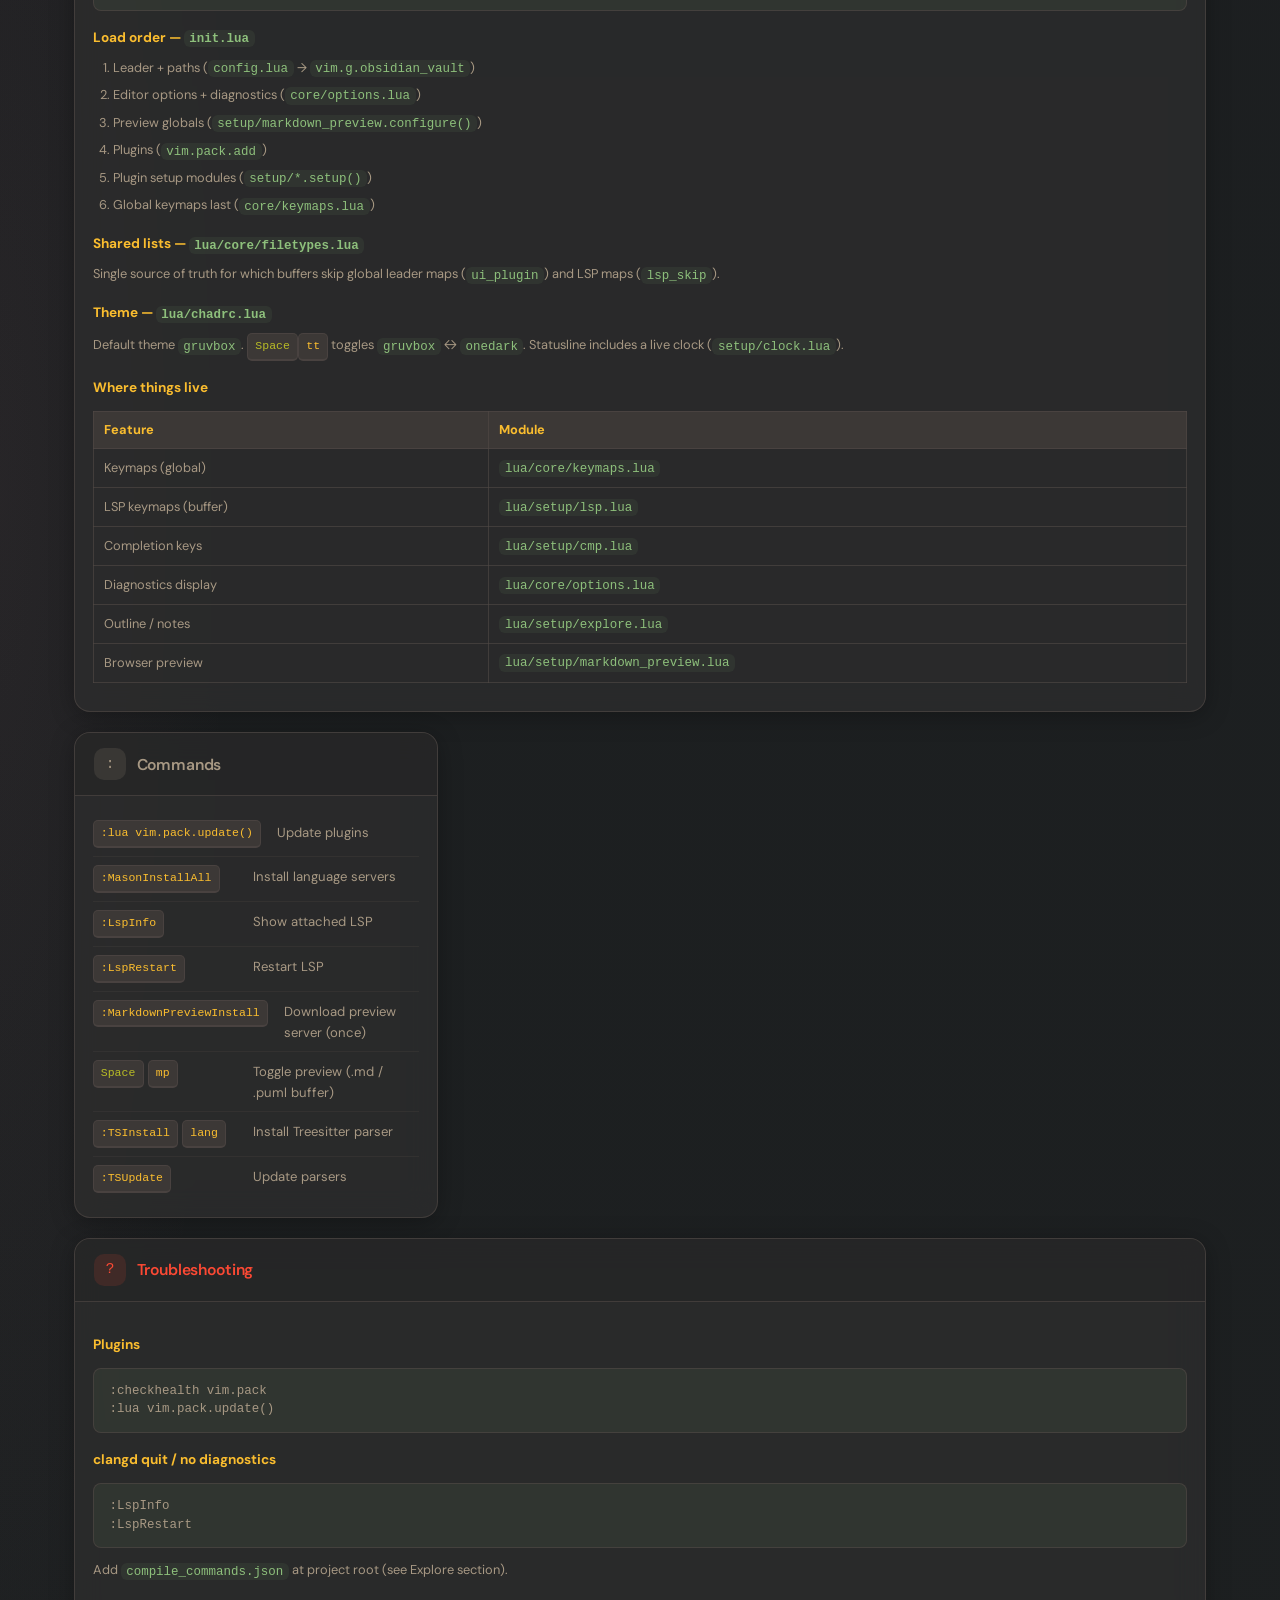
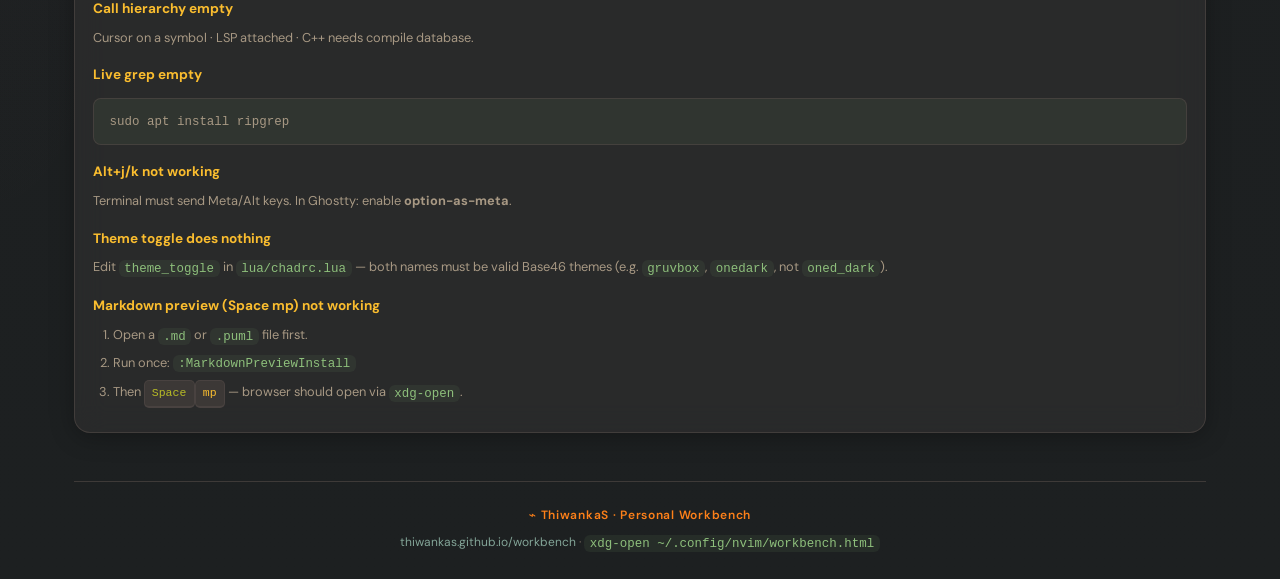
==== commit 58920288: "fix theme toggle error" ====
--- a/workbench.html
+++ b/workbench.html
@@ -281,7 +281,7 @@
           <h3>Shared lists — <code>lua/core/filetypes.lua</code></h3>
           <p>Single source of truth for which buffers skip global leader maps (<code>ui_plugin</code>) and LSP maps (<code>lsp_skip</code>).</p>
           <h3>Theme — <code>lua/chadrc.lua</code></h3>
-          <p>Default theme <code>gruvbox</code>. <kbd class="leader">Space</kbd><kbd>tt</kbd> toggles <code>gruvbox</code> ↔ <code>oned_dark</code>. Statusline includes a live clock (<code>setup/clock.lua</code>).</p>
+          <p>Default theme <code>gruvbox</code>. <kbd class="leader">Space</kbd><kbd>tt</kbd> toggles <code>gruvbox</code> ↔ <code>onedark</code>. Statusline includes a live clock (<code>setup/clock.lua</code>).</p>
           <h3>Where things live</h3>
           <table>
             <tr><th>Feature</th><th>Module</th></tr>
@@ -326,7 +326,7 @@
           <h3>Alt+j/k not working</h3>
           <p>Terminal must send Meta/Alt keys. In Ghostty: enable <strong>option-as-meta</strong>.</p>
           <h3>Theme toggle does nothing</h3>
-          <p>Edit <code>theme_toggle</code> in <code>lua/chadrc.lua</code> — both names must be valid Base46 themes.</p>
+          <p>Edit <code>theme_toggle</code> in <code>lua/chadrc.lua</code> — both names must be valid Base46 themes (e.g. <code>gruvbox</code>, <code>onedark</code>, not <code>oned_dark</code>).</p>
           <h3>Markdown preview (Space mp) not working</h3>
           <ol>
             <li>Open a <code>.md</code> or <code>.puml</code> file first.</li>
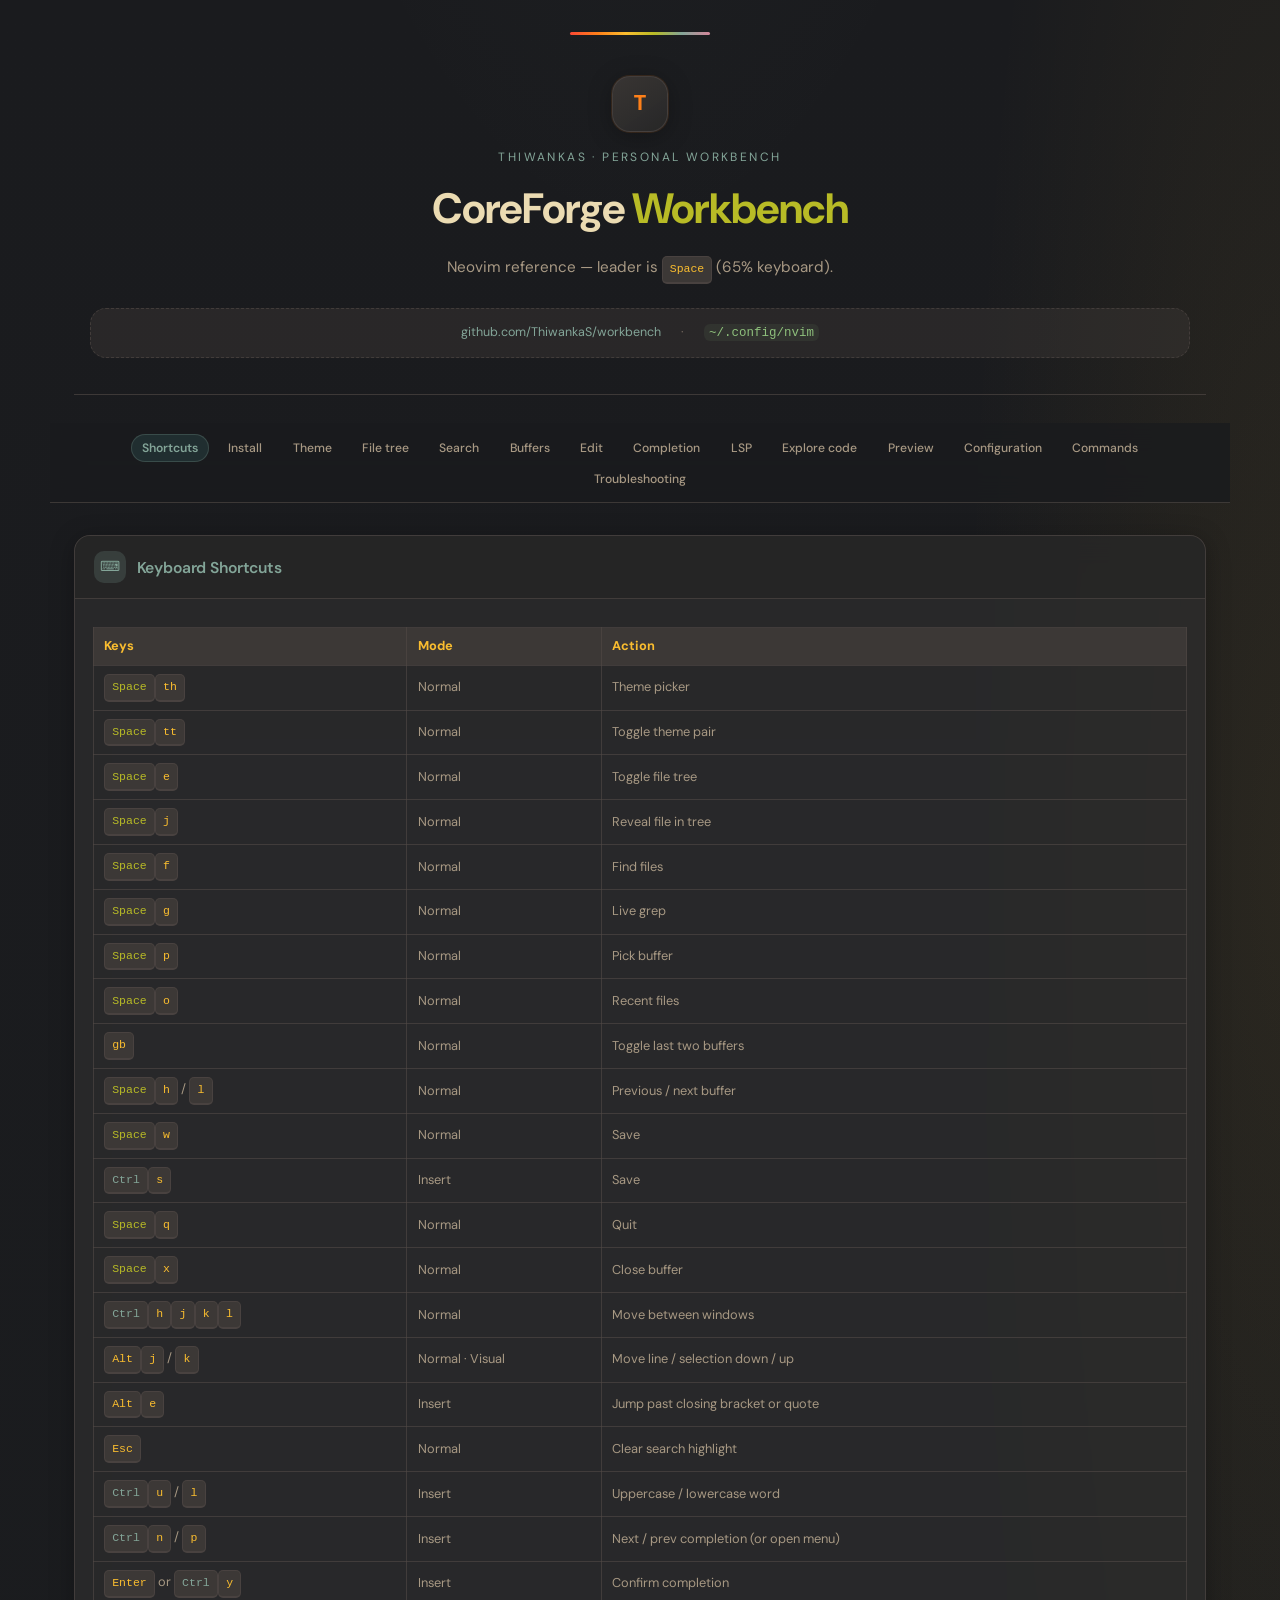
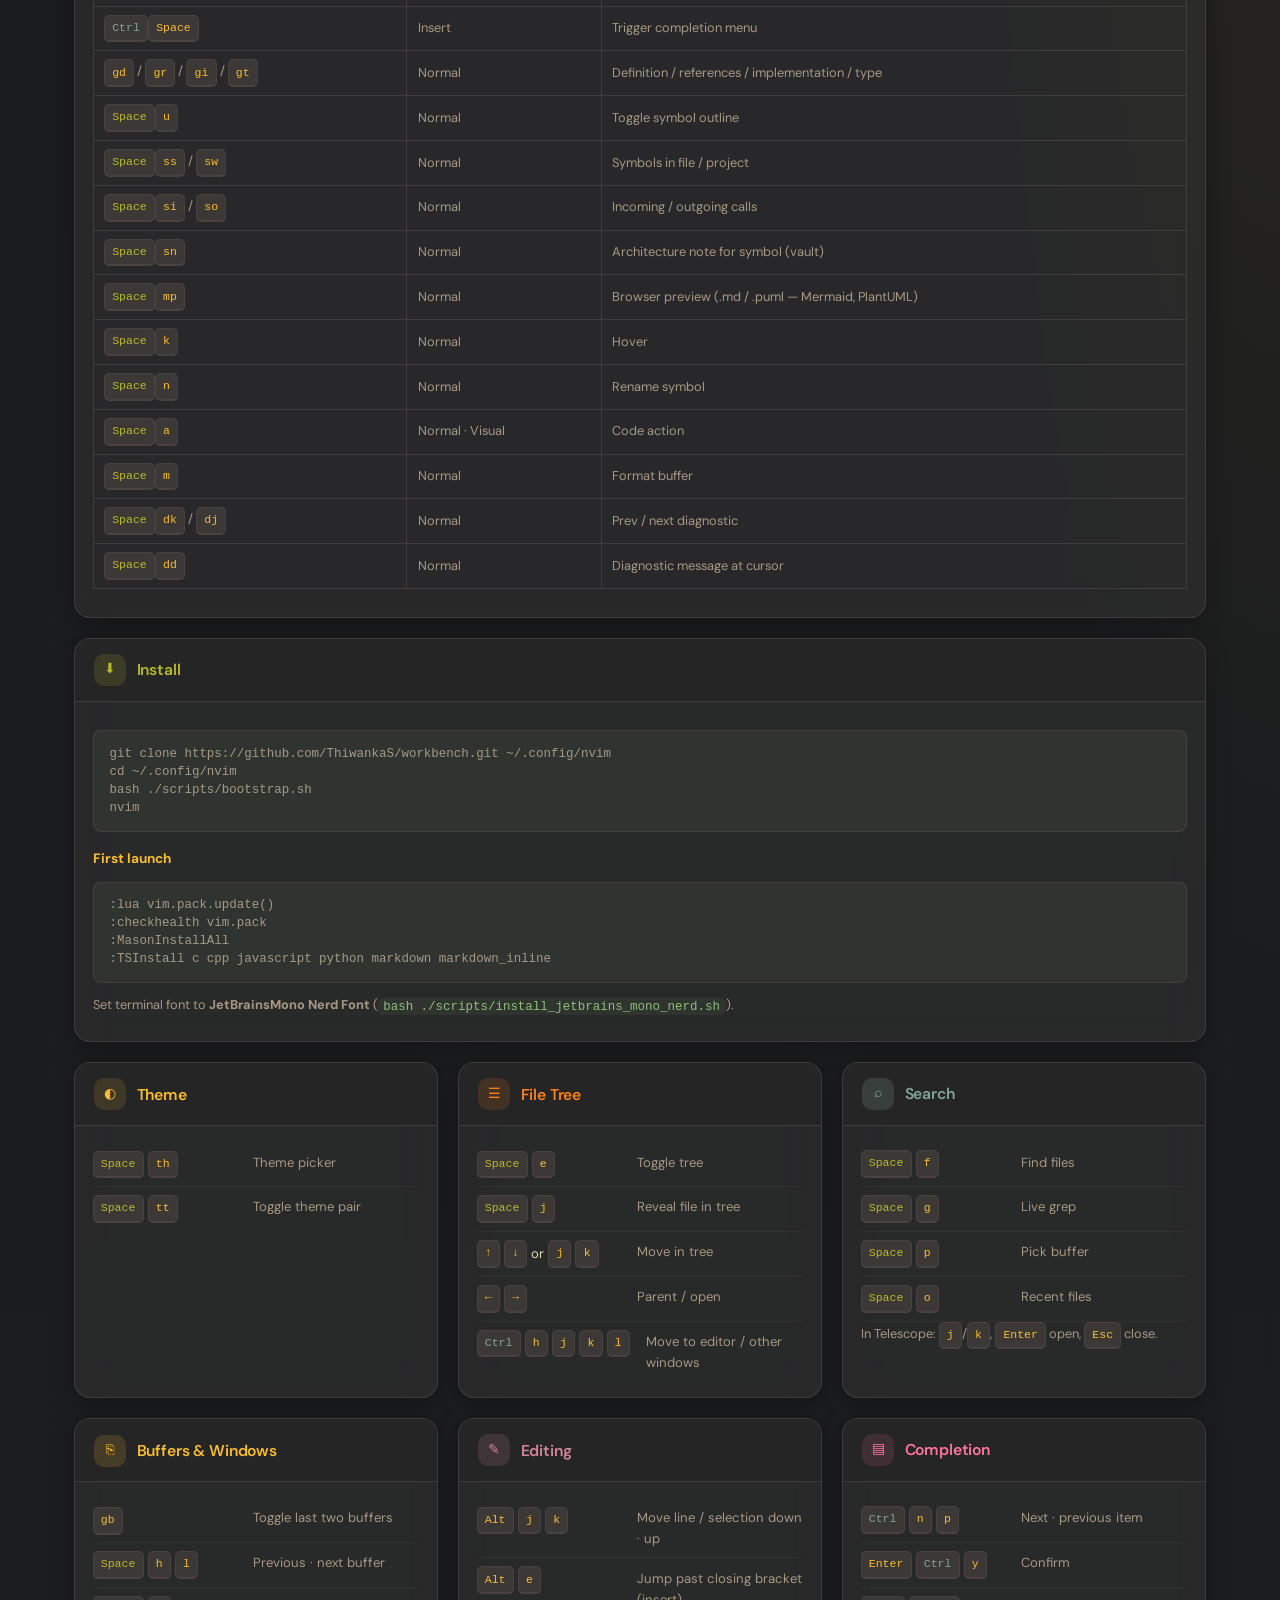
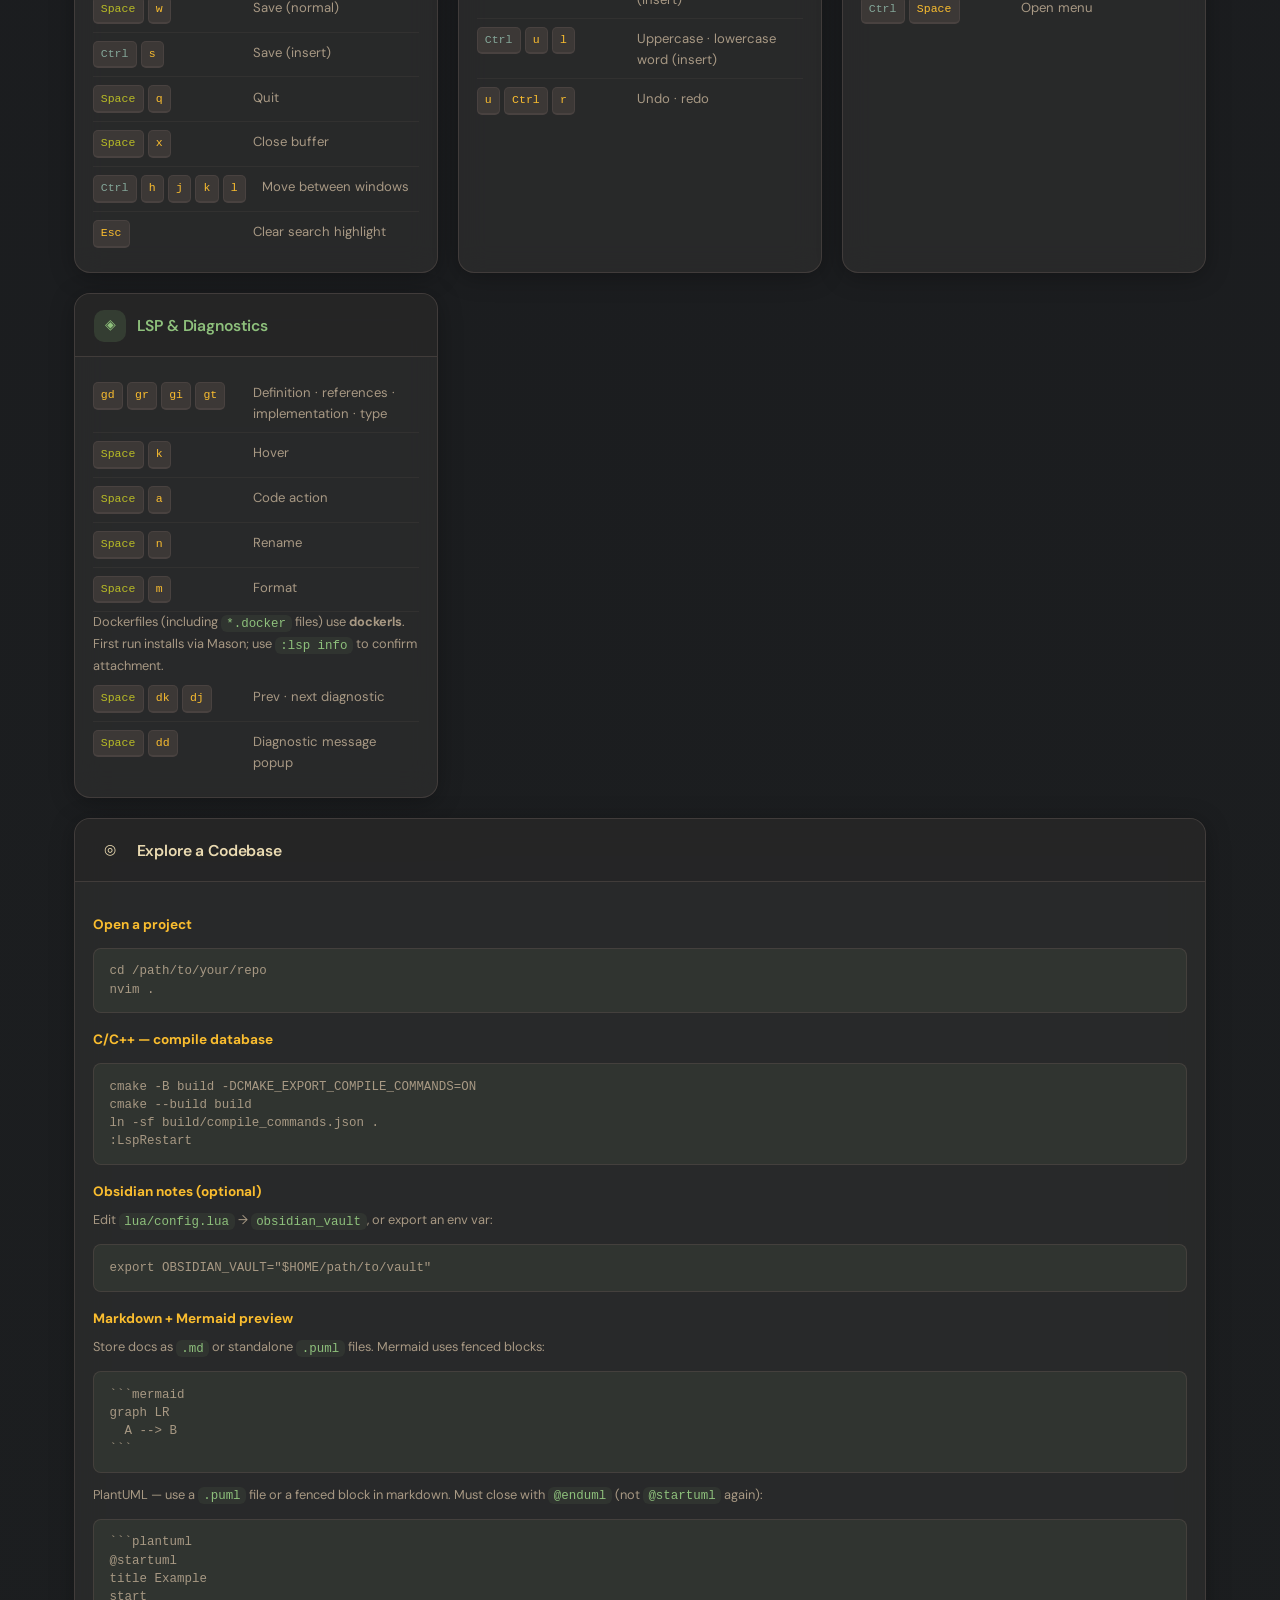
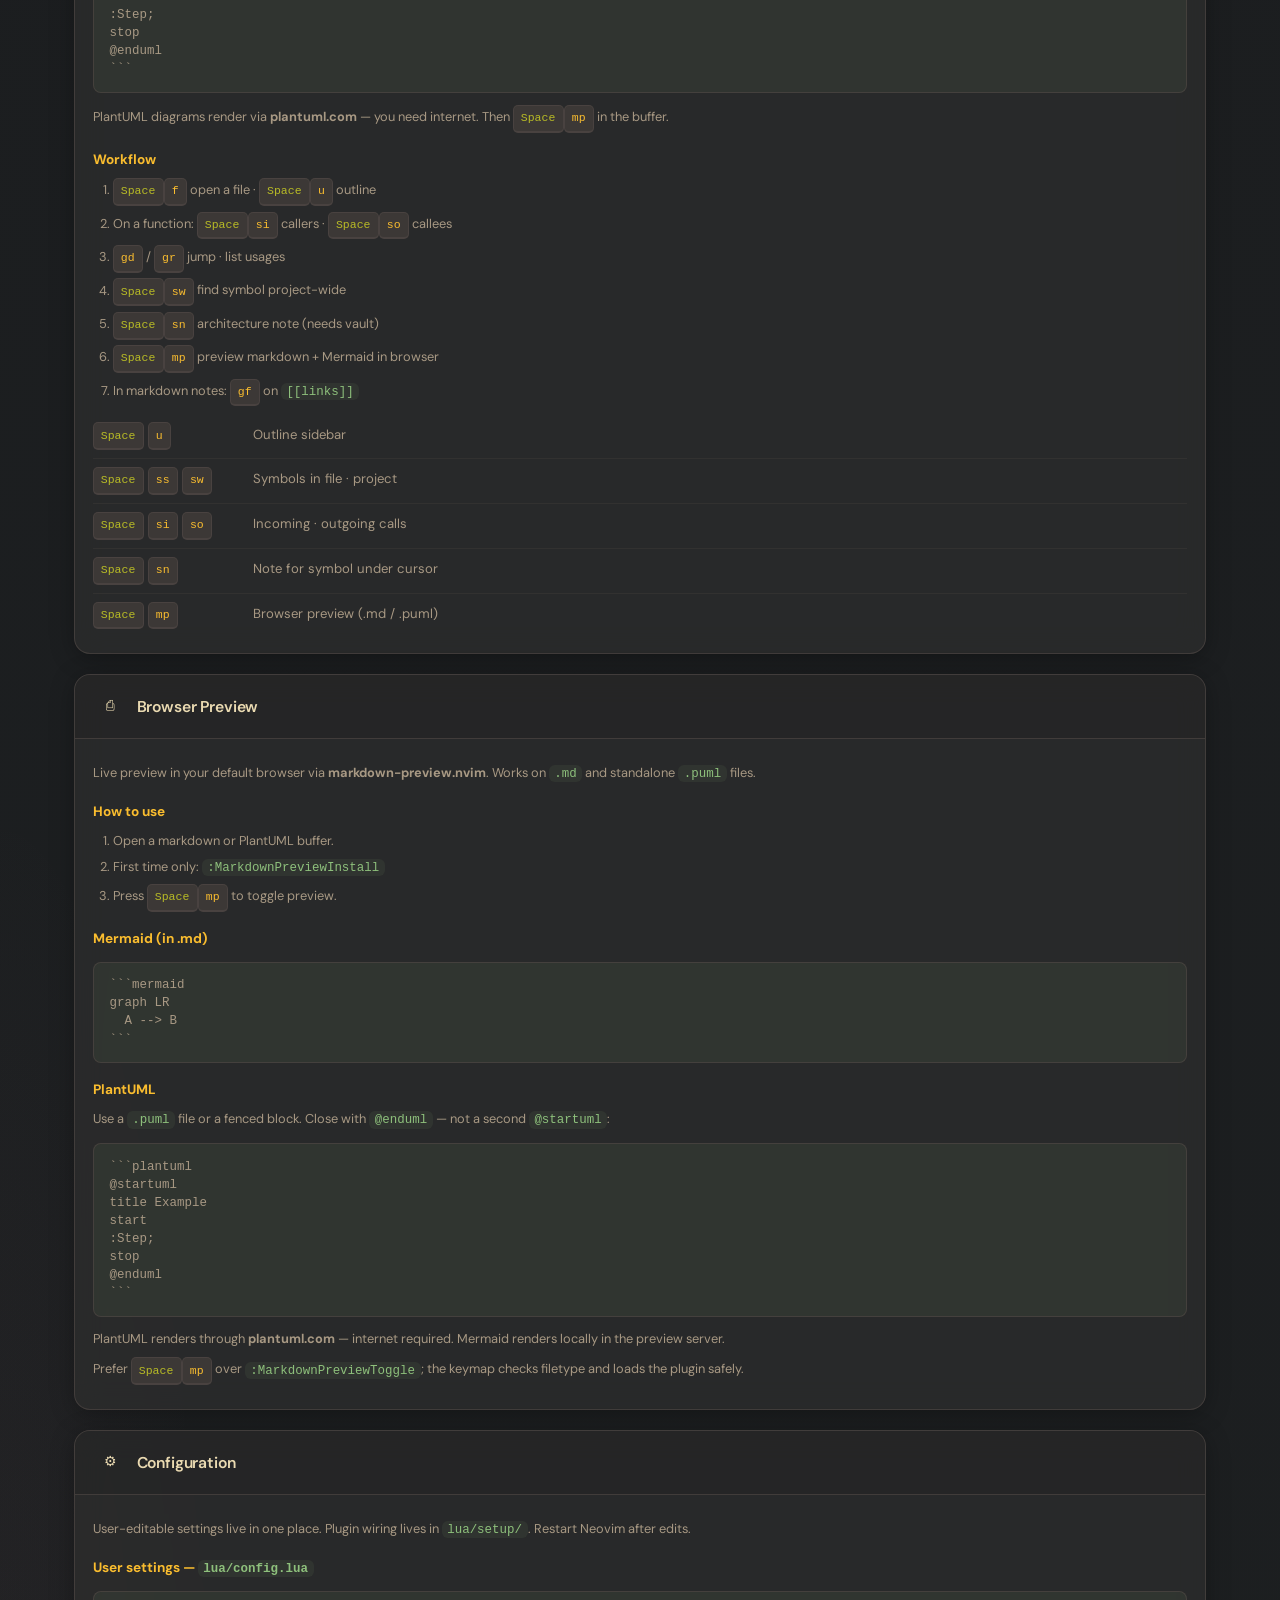
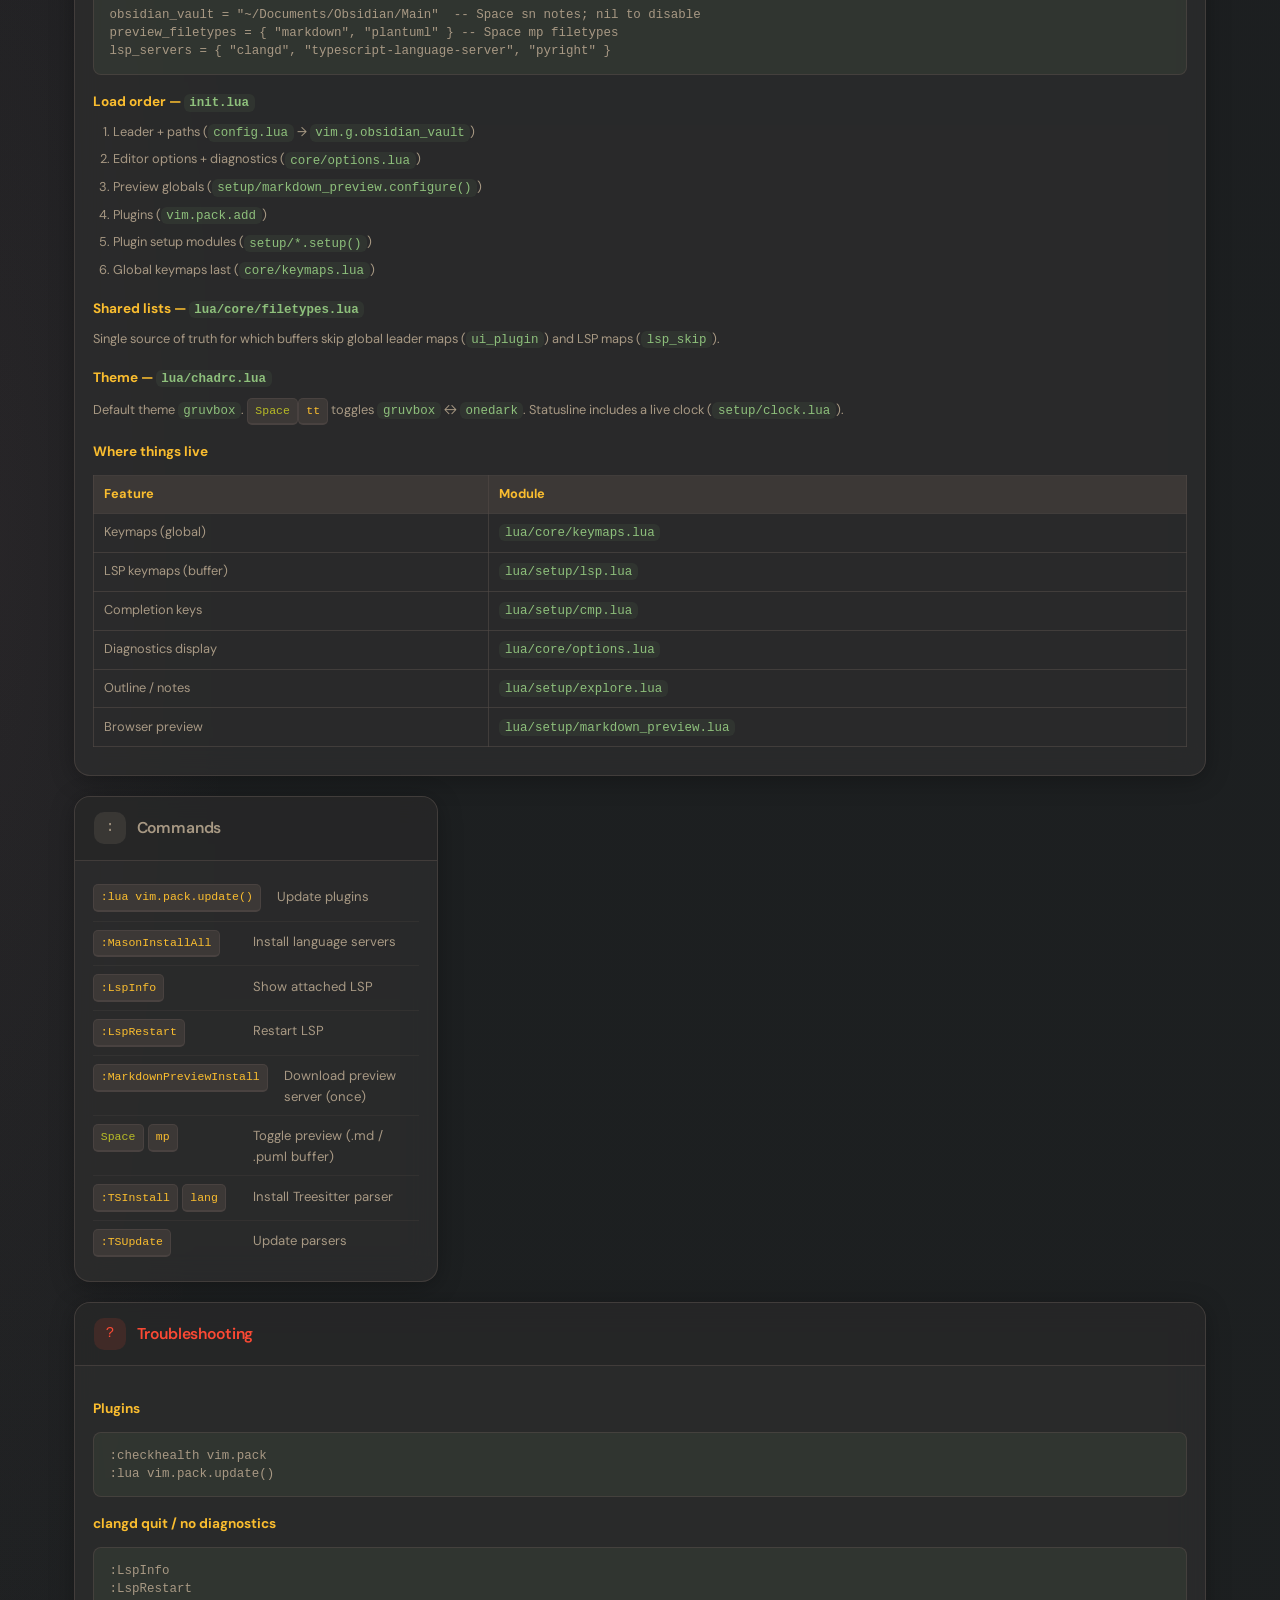
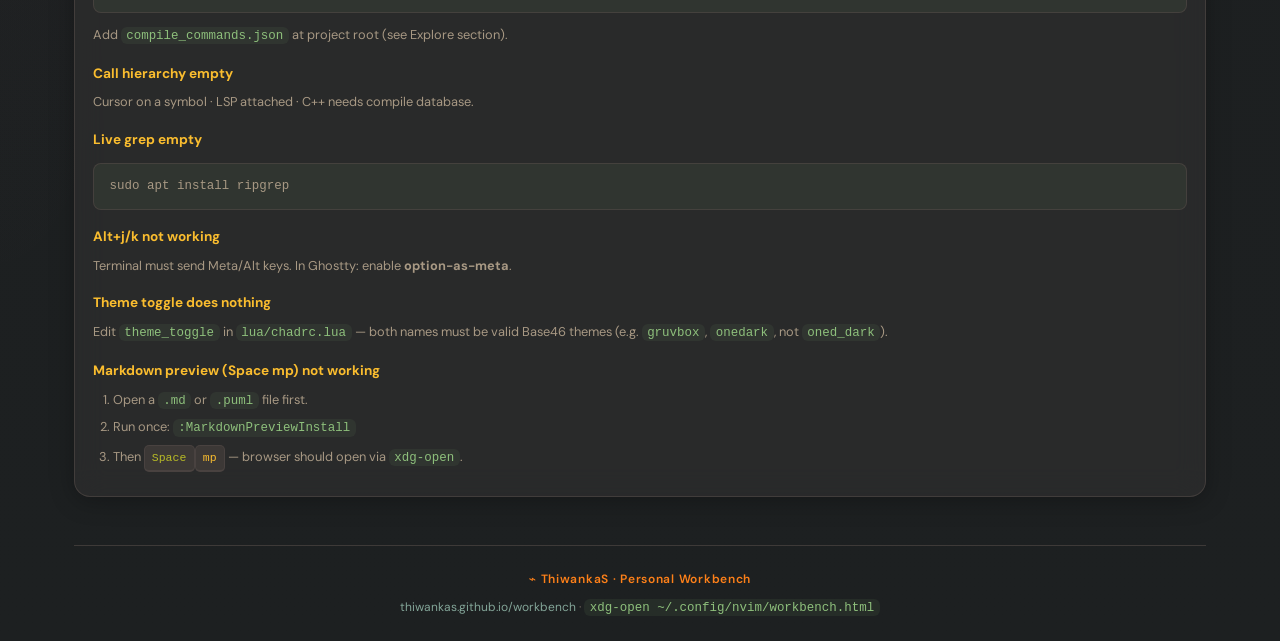
==== commit 2d9b67cb: "adding docker files detection and config for lsp" ====
--- a/workbench.html
+++ b/workbench.html
@@ -178,6 +178,7 @@
           <div class="row"><div class="keys"><kbd class="leader">Space</kbd><kbd>a</kbd></div><div class="desc">Code action</div></div>
           <div class="row"><div class="keys"><kbd class="leader">Space</kbd><kbd>n</kbd></div><div class="desc">Rename</div></div>
           <div class="row"><div class="keys"><kbd class="leader">Space</kbd><kbd>m</kbd></div><div class="desc">Format</div></div>
+          <p class="note">Dockerfiles (including <code>*.docker</code> files) use <strong>dockerls</strong>. First run installs via Mason; use <code>:lsp info</code> to confirm attachment.</p>
           <div class="row"><div class="keys"><kbd class="leader">Space</kbd><kbd>dk</kbd> <kbd>dj</kbd></div><div class="desc">Prev · next diagnostic</div></div>
           <div class="row"><div class="keys"><kbd class="leader">Space</kbd><kbd>dd</kbd></div><div class="desc">Diagnostic message popup</div></div>
         </div>
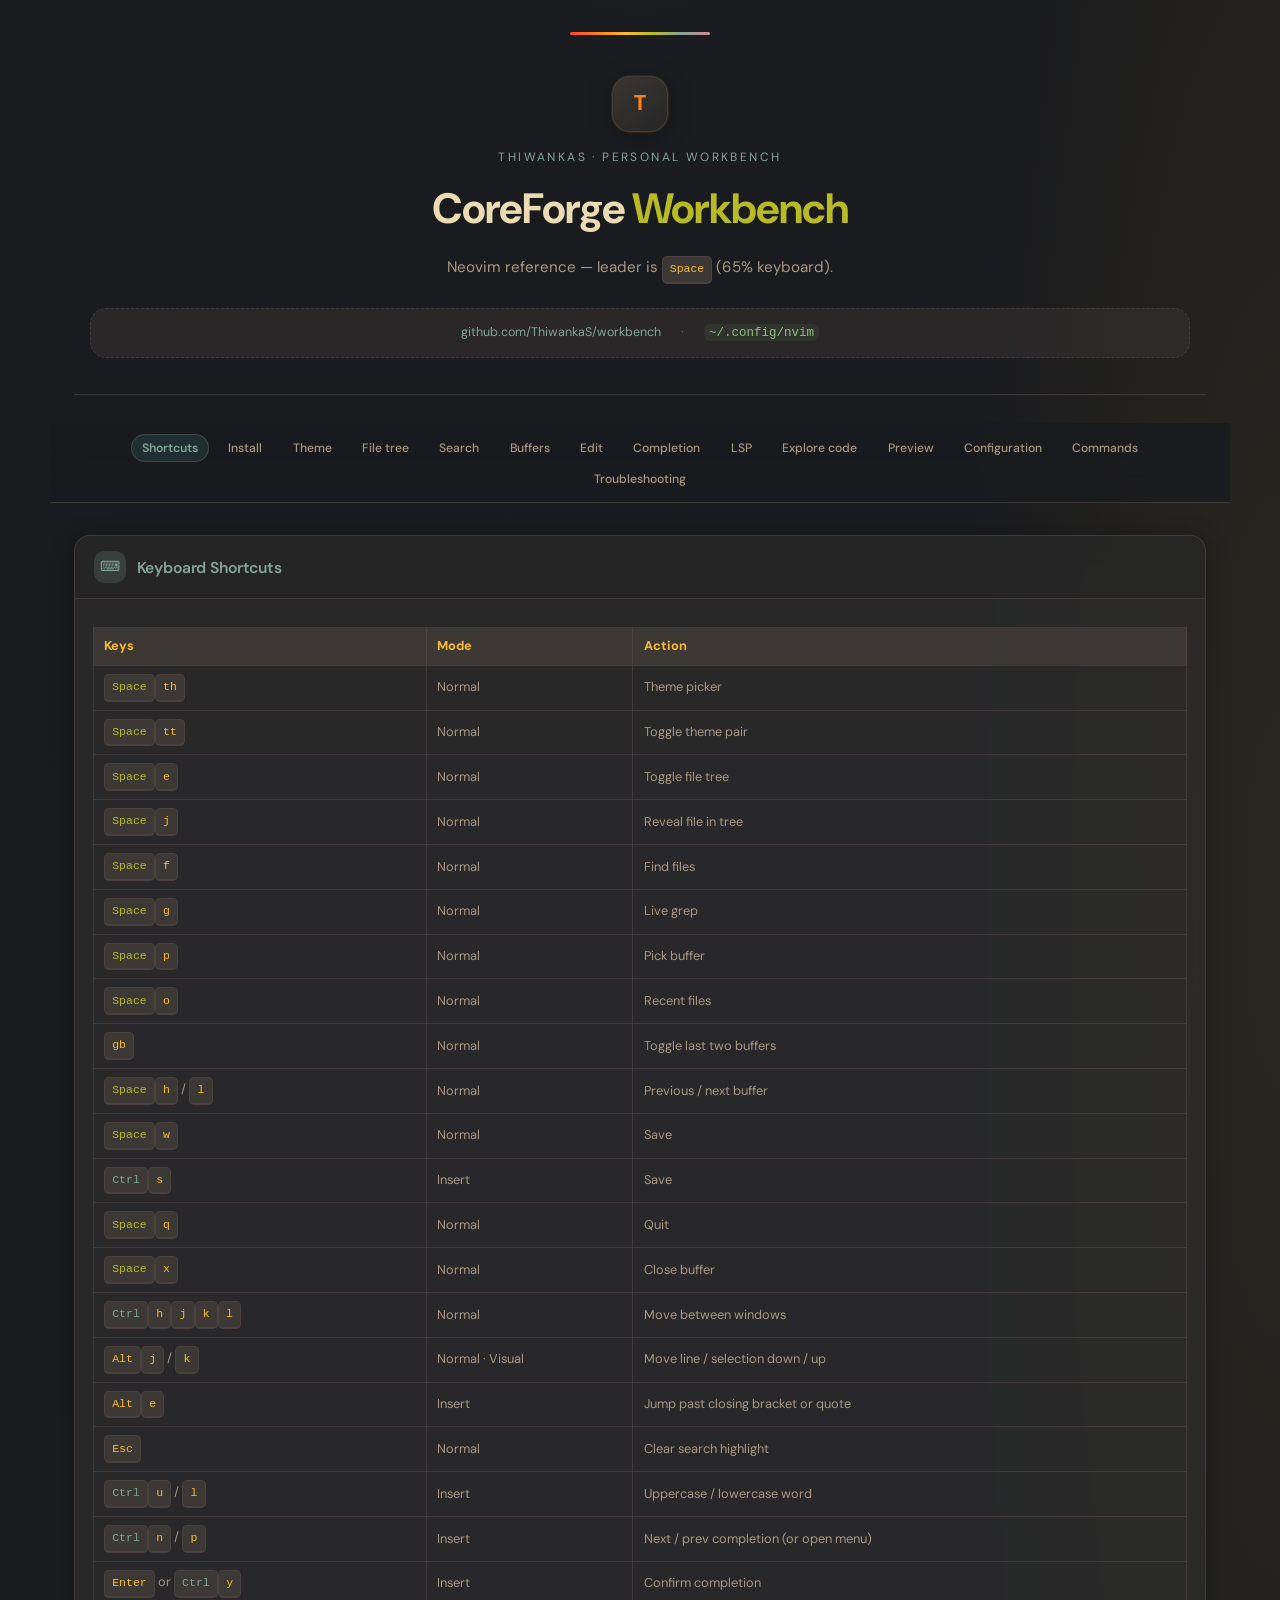
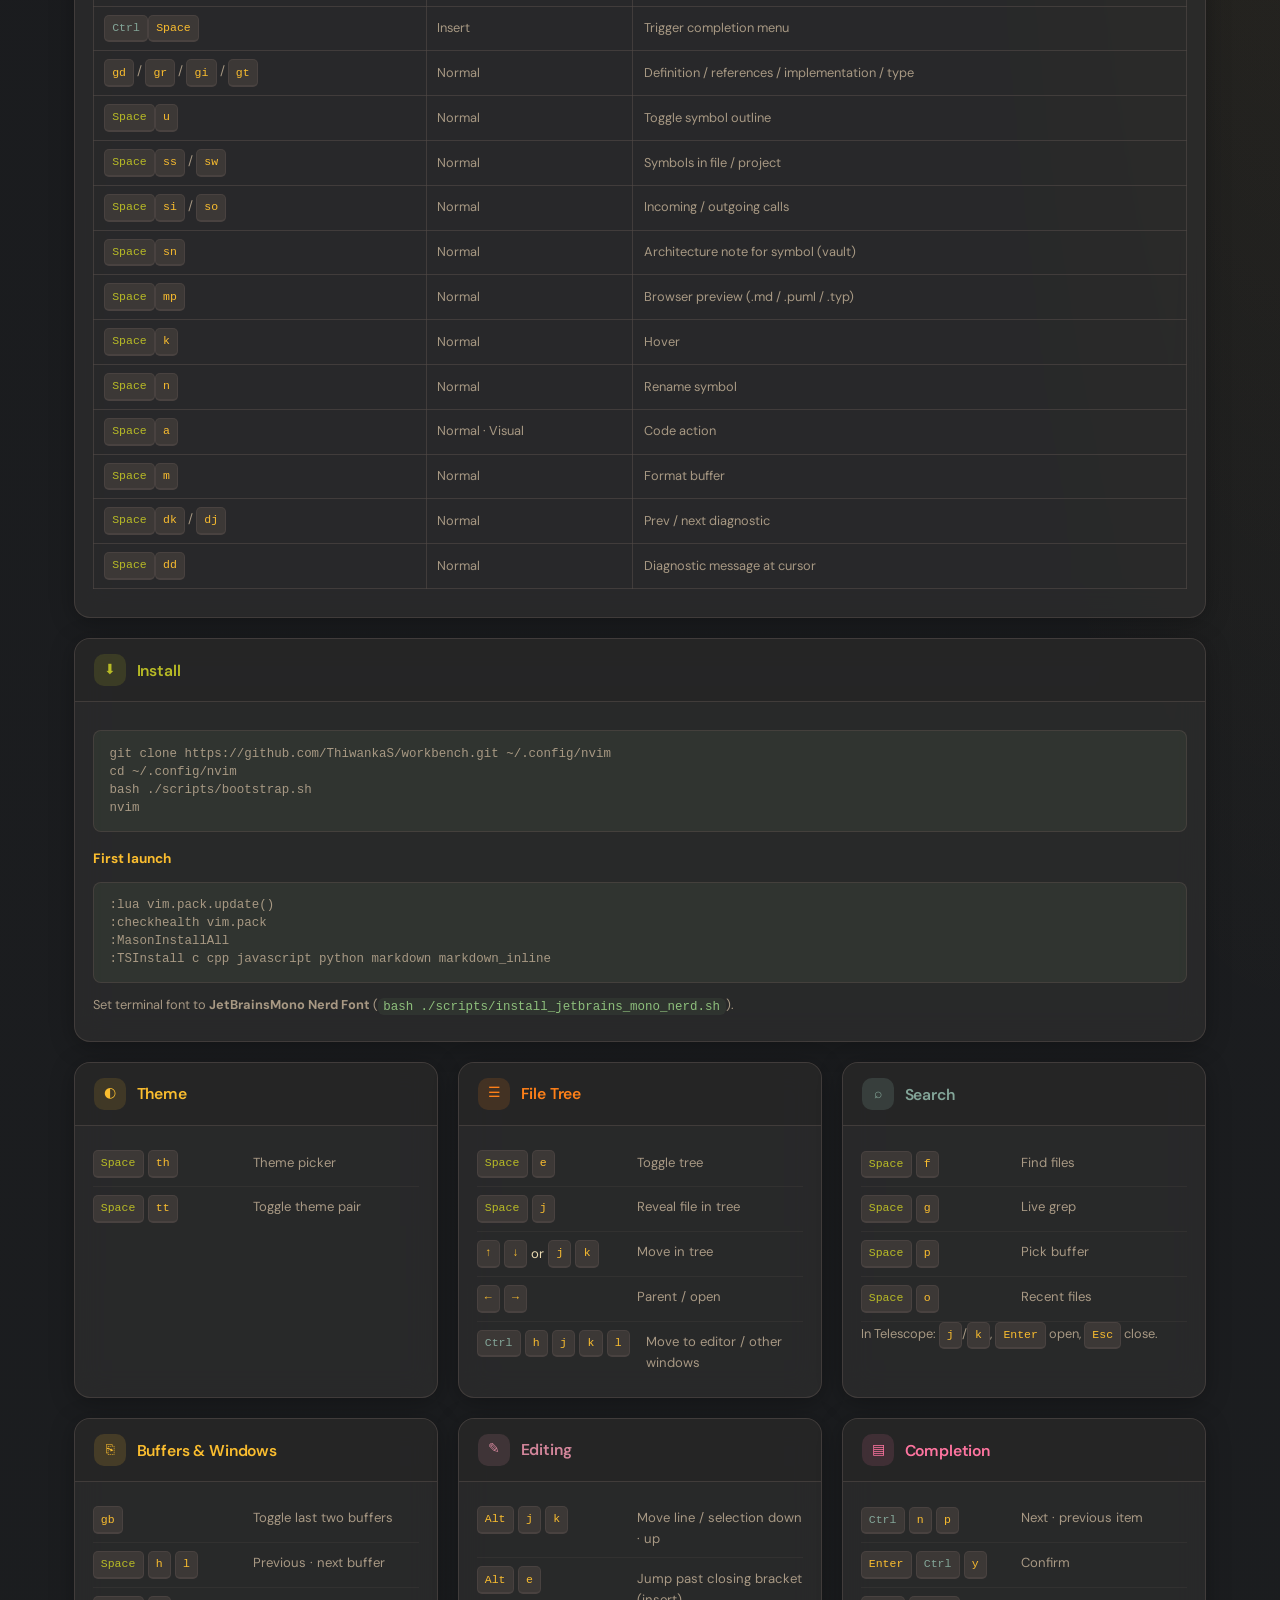
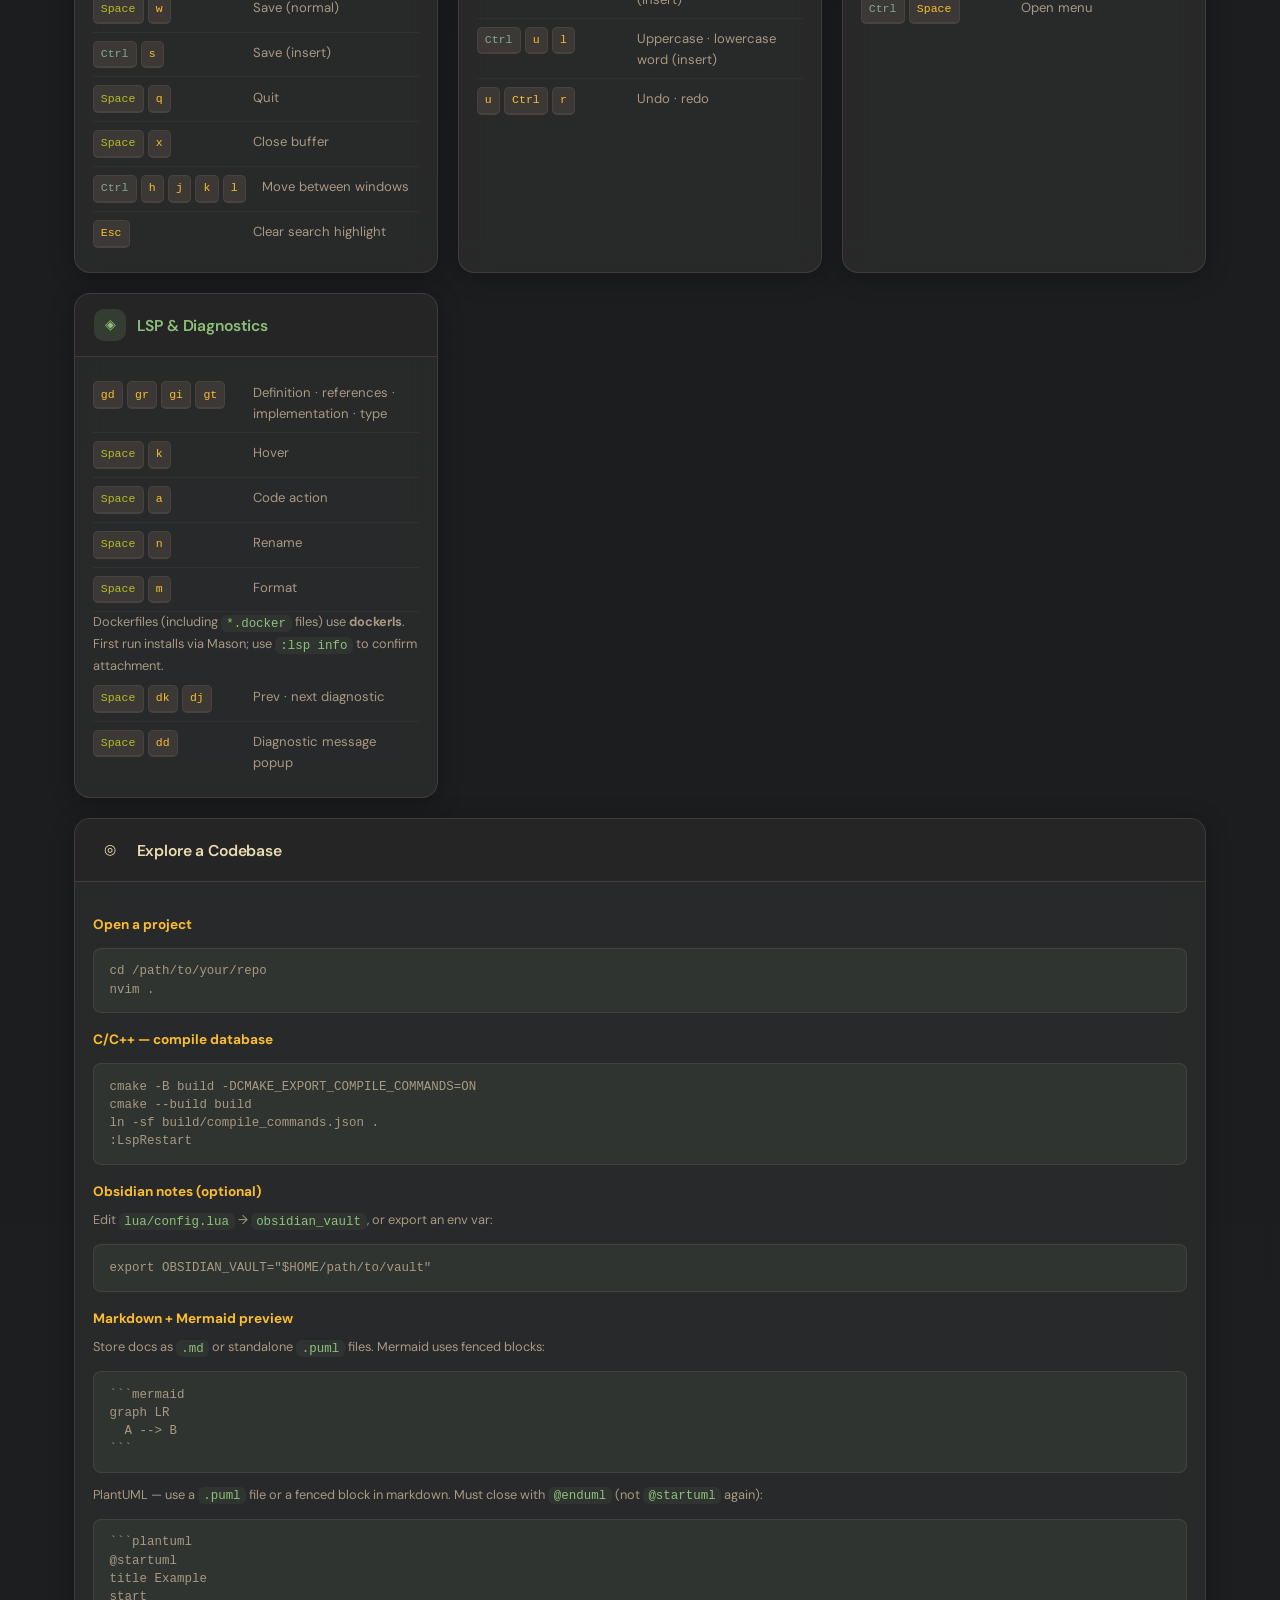
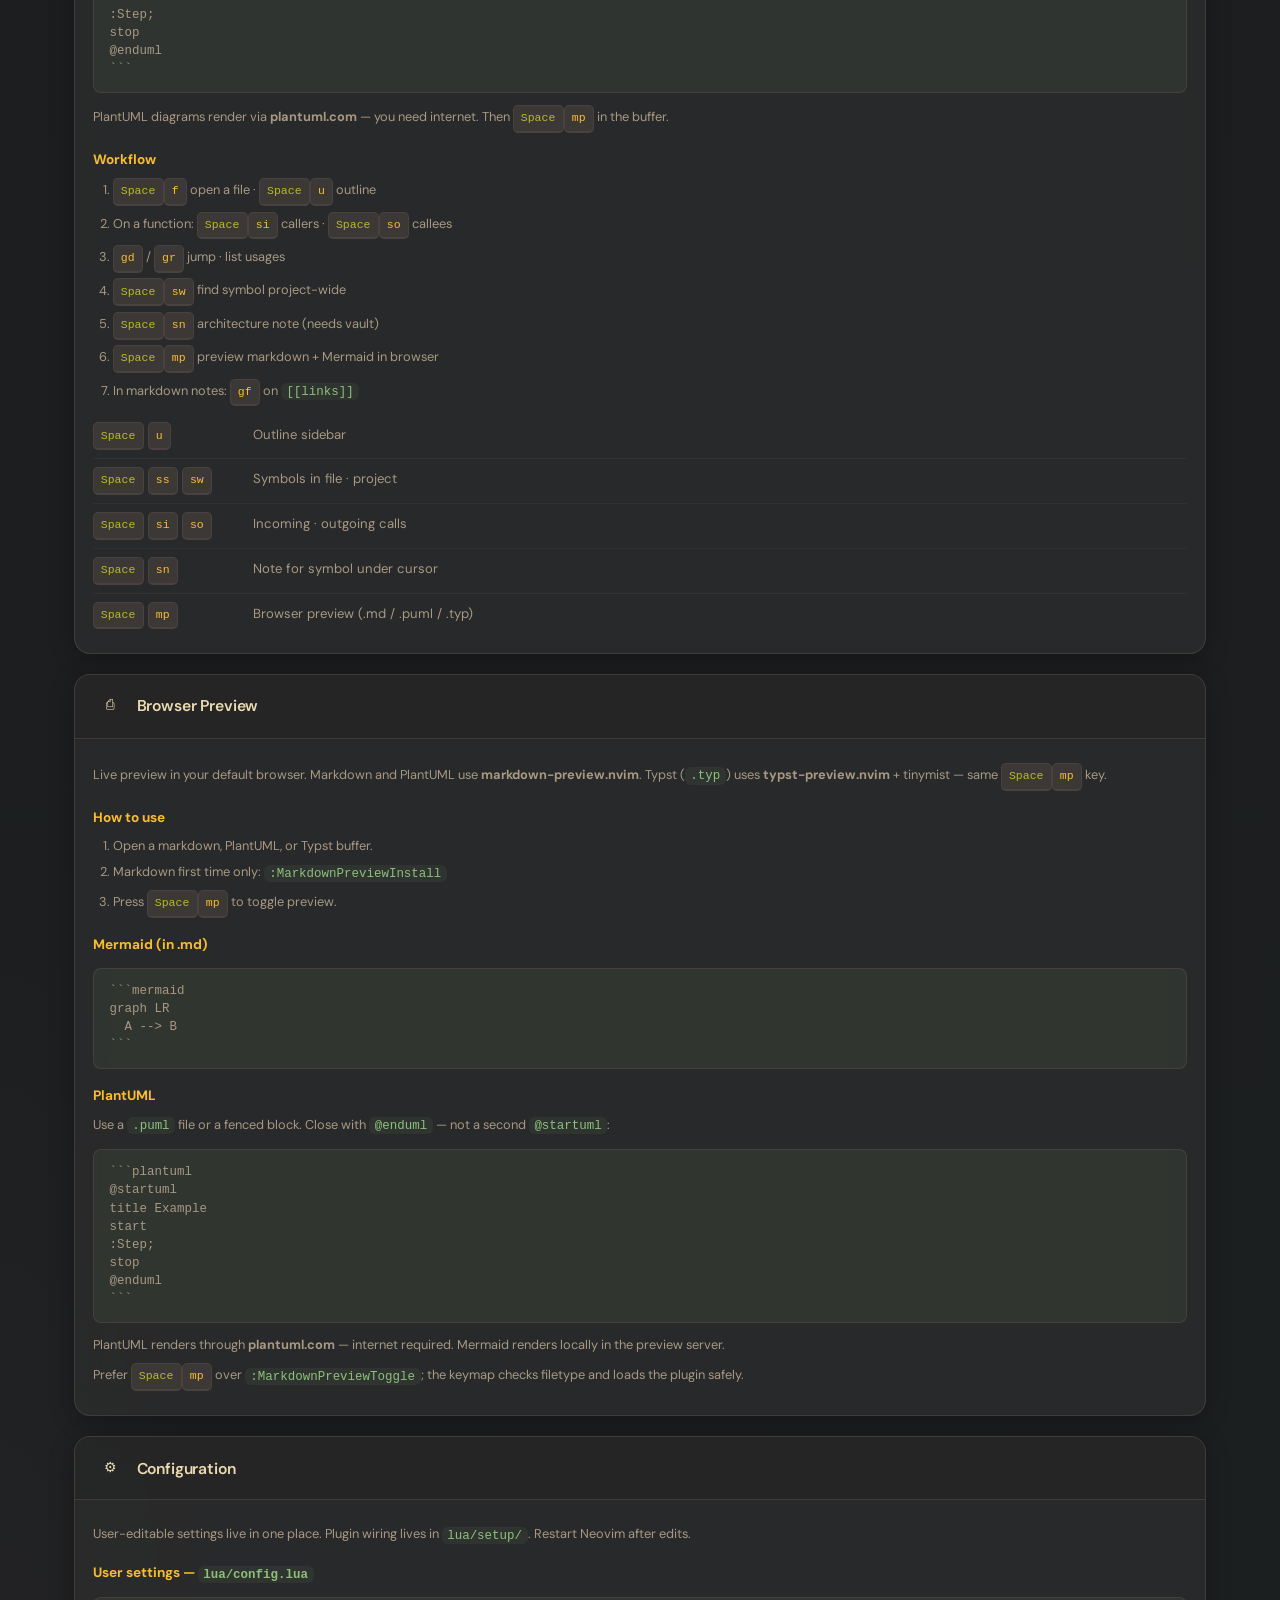
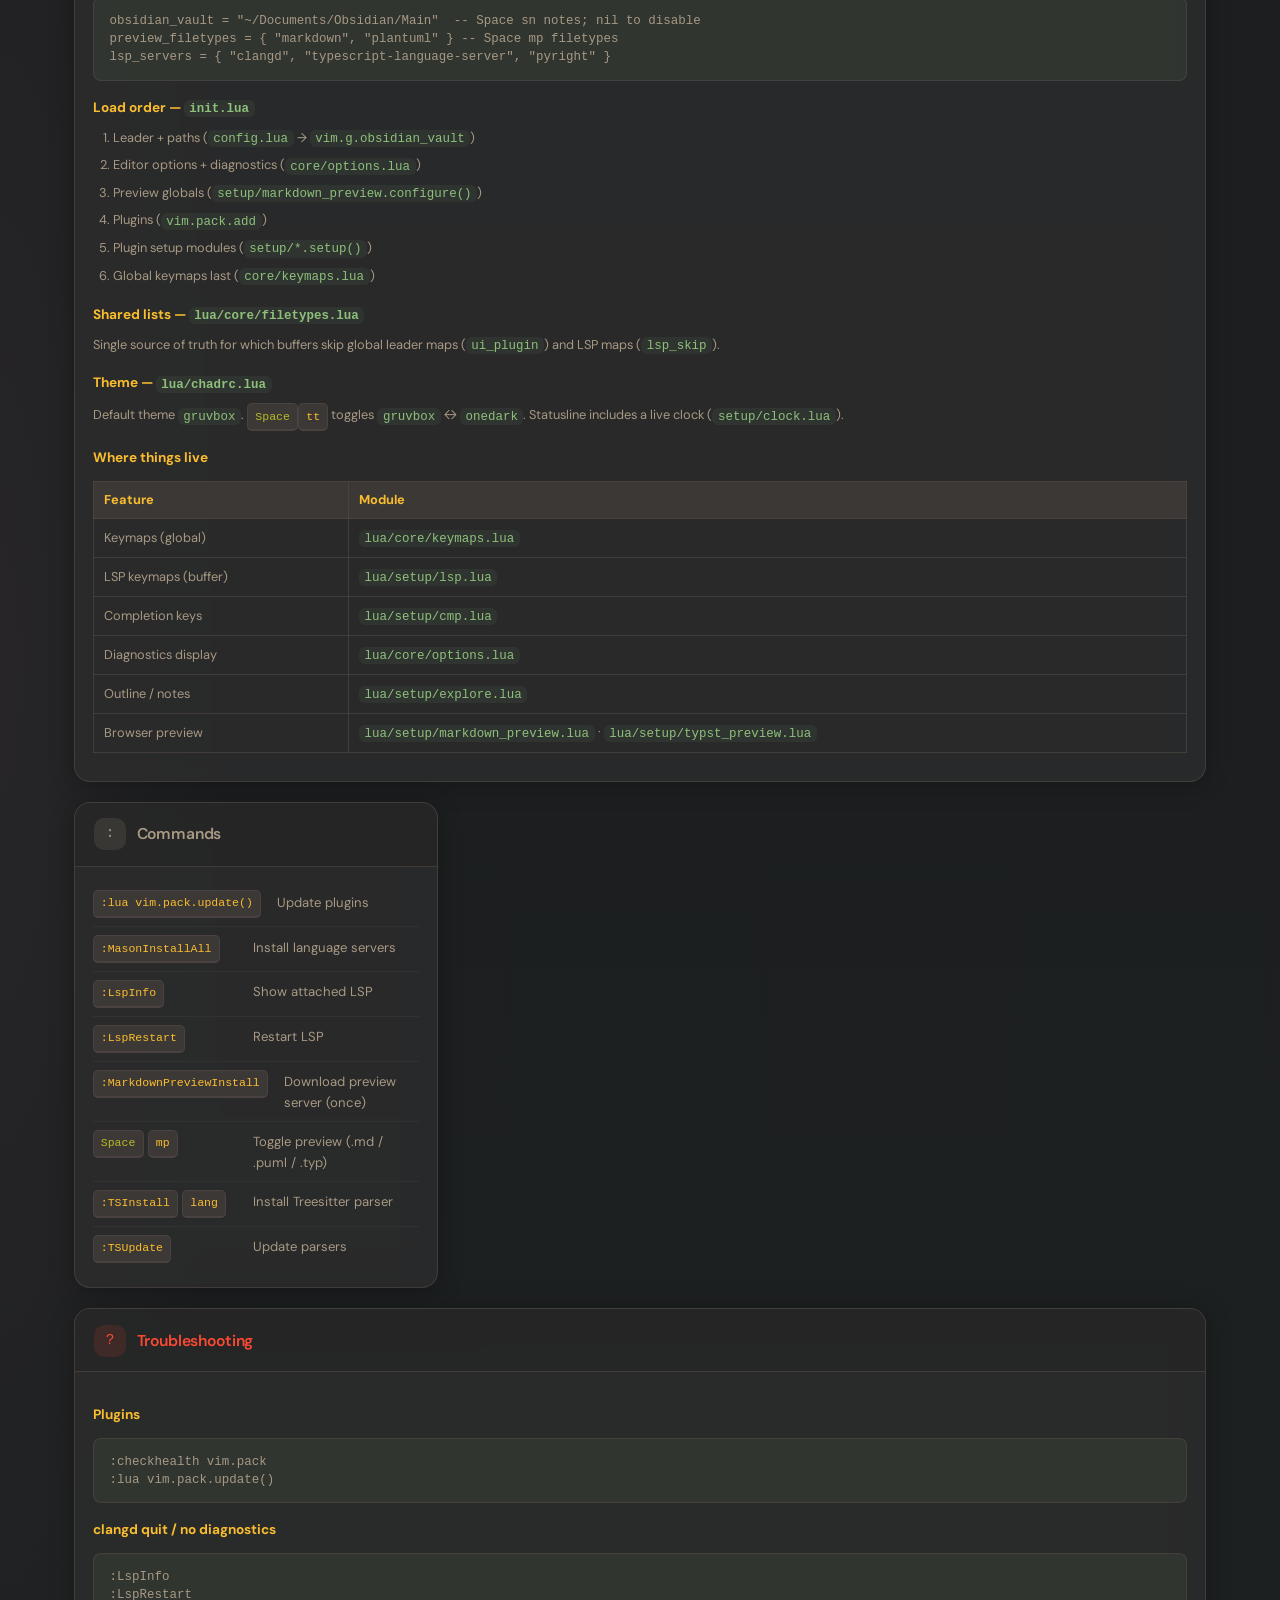
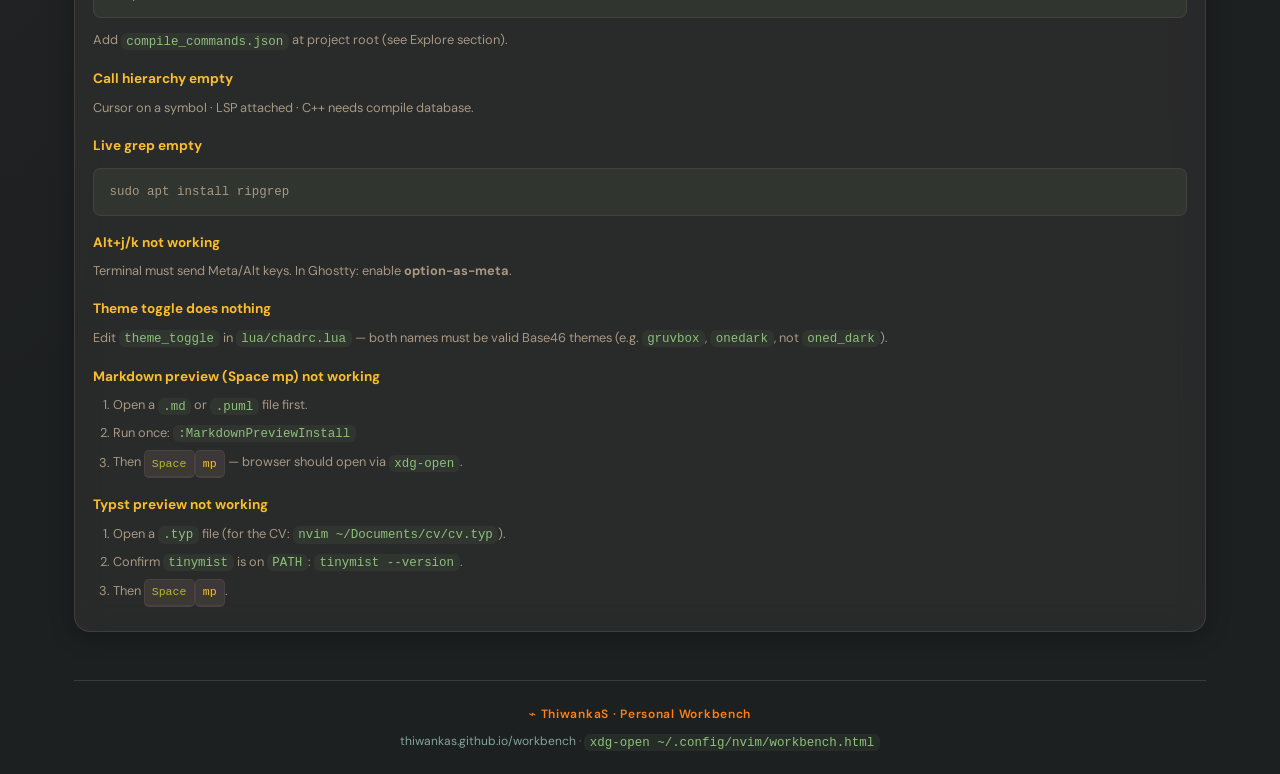
==== commit 08b5920f: "add typst and qml support" ====
--- a/workbench.html
+++ b/workbench.html
@@ -80,7 +80,7 @@
             <tr><td><kbd class="leader">Space</kbd><kbd>ss</kbd> / <kbd>sw</kbd></td><td>Normal</td><td>Symbols in file / project</td></tr>
             <tr><td><kbd class="leader">Space</kbd><kbd>si</kbd> / <kbd>so</kbd></td><td>Normal</td><td>Incoming / outgoing calls</td></tr>
             <tr><td><kbd class="leader">Space</kbd><kbd>sn</kbd></td><td>Normal</td><td>Architecture note for symbol (vault)</td></tr>
-            <tr><td><kbd class="leader">Space</kbd><kbd>mp</kbd></td><td>Normal</td><td>Browser preview (.md / .puml — Mermaid, PlantUML)</td></tr>
+            <tr><td><kbd class="leader">Space</kbd><kbd>mp</kbd></td><td>Normal</td><td>Browser preview (.md / .puml / .typ)</td></tr>
             <tr><td><kbd class="leader">Space</kbd><kbd>k</kbd></td><td>Normal</td><td>Hover</td></tr>
             <tr><td><kbd class="leader">Space</kbd><kbd>n</kbd></td><td>Normal</td><td>Rename symbol</td></tr>
             <tr><td><kbd class="leader">Space</kbd><kbd>a</kbd></td><td>Normal · Visual</td><td>Code action</td></tr>
@@ -228,18 +228,18 @@
           <div class="row"><div class="keys"><kbd class="leader">Space</kbd><kbd>ss</kbd> <kbd>sw</kbd></div><div class="desc">Symbols in file · project</div></div>
           <div class="row"><div class="keys"><kbd class="leader">Space</kbd><kbd>si</kbd> <kbd>so</kbd></div><div class="desc">Incoming · outgoing calls</div></div>
           <div class="row"><div class="keys"><kbd class="leader">Space</kbd><kbd>sn</kbd></div><div class="desc">Note for symbol under cursor</div></div>
-          <div class="row"><div class="keys"><kbd class="leader">Space</kbd><kbd>mp</kbd></div><div class="desc">Browser preview (.md / .puml)</div></div>
+          <div class="row"><div class="keys"><kbd class="leader">Space</kbd><kbd>mp</kbd></div><div class="desc">Browser preview (.md / .puml / .typ)</div></div>
         </div>
       </section>
 
       <section class="card acc-preview wide" id="preview">
         <div class="card-head"><div class="card-icon">⎙</div><h2>Browser Preview</h2></div>
         <div class="card-body prose">
-          <p>Live preview in your default browser via <strong>markdown-preview.nvim</strong>. Works on <code>.md</code> and standalone <code>.puml</code> files.</p>
+          <p>Live preview in your default browser. Markdown and PlantUML use <strong>markdown-preview.nvim</strong>. Typst (<code>.typ</code>) uses <strong>typst-preview.nvim</strong> + tinymist — same <kbd class="leader">Space</kbd><kbd>mp</kbd> key.</p>
           <h3>How to use</h3>
           <ol>
-            <li>Open a markdown or PlantUML buffer.</li>
-            <li>First time only: <code>:MarkdownPreviewInstall</code></li>
+            <li>Open a markdown, PlantUML, or Typst buffer.</li>
+            <li>Markdown first time only: <code>:MarkdownPreviewInstall</code></li>
             <li>Press <kbd class="leader">Space</kbd><kbd>mp</kbd> to toggle preview.</li>
           </ol>
           <h3>Mermaid (in .md)</h3>
@@ -291,7 +291,7 @@
             <tr><td>Completion keys</td><td><code>lua/setup/cmp.lua</code></td></tr>
             <tr><td>Diagnostics display</td><td><code>lua/core/options.lua</code></td></tr>
             <tr><td>Outline / notes</td><td><code>lua/setup/explore.lua</code></td></tr>
-            <tr><td>Browser preview</td><td><code>lua/setup/markdown_preview.lua</code></td></tr>
+            <tr><td>Browser preview</td><td><code>lua/setup/markdown_preview.lua</code> · <code>lua/setup/typst_preview.lua</code></td></tr>
           </table>
         </div>
       </section>
@@ -304,7 +304,7 @@
           <div class="row"><div class="keys"><kbd>:LspInfo</kbd></div><div class="desc">Show attached LSP</div></div>
           <div class="row"><div class="keys"><kbd>:LspRestart</kbd></div><div class="desc">Restart LSP</div></div>
           <div class="row"><div class="keys"><kbd>:MarkdownPreviewInstall</kbd></div><div class="desc">Download preview server (once)</div></div>
-          <div class="row"><div class="keys"><kbd class="leader">Space</kbd><kbd>mp</kbd></div><div class="desc">Toggle preview (.md / .puml buffer)</div></div>
+          <div class="row"><div class="keys"><kbd class="leader">Space</kbd><kbd>mp</kbd></div><div class="desc">Toggle preview (.md / .puml / .typ)</div></div>
           <div class="row"><div class="keys"><kbd>:TSInstall</kbd> <kbd>lang</kbd></div><div class="desc">Install Treesitter parser</div></div>
           <div class="row"><div class="keys"><kbd>:TSUpdate</kbd></div><div class="desc">Update parsers</div></div>
         </div>
@@ -334,6 +334,12 @@
             <li>Run once: <code>:MarkdownPreviewInstall</code></li>
             <li>Then <kbd class="leader">Space</kbd><kbd>mp</kbd> — browser should open via <code>xdg-open</code>.</li>
           </ol>
+          <h3>Typst preview not working</h3>
+          <ol>
+            <li>Open a <code>.typ</code> file (for the CV: <code>nvim ~/Documents/cv/cv.typ</code>).</li>
+            <li>Confirm <code>tinymist</code> is on <code>PATH</code>: <code>tinymist --version</code>.</li>
+            <li>Then <kbd class="leader">Space</kbd><kbd>mp</kbd>.</li>
+          </ol>
         </div>
       </section>
 
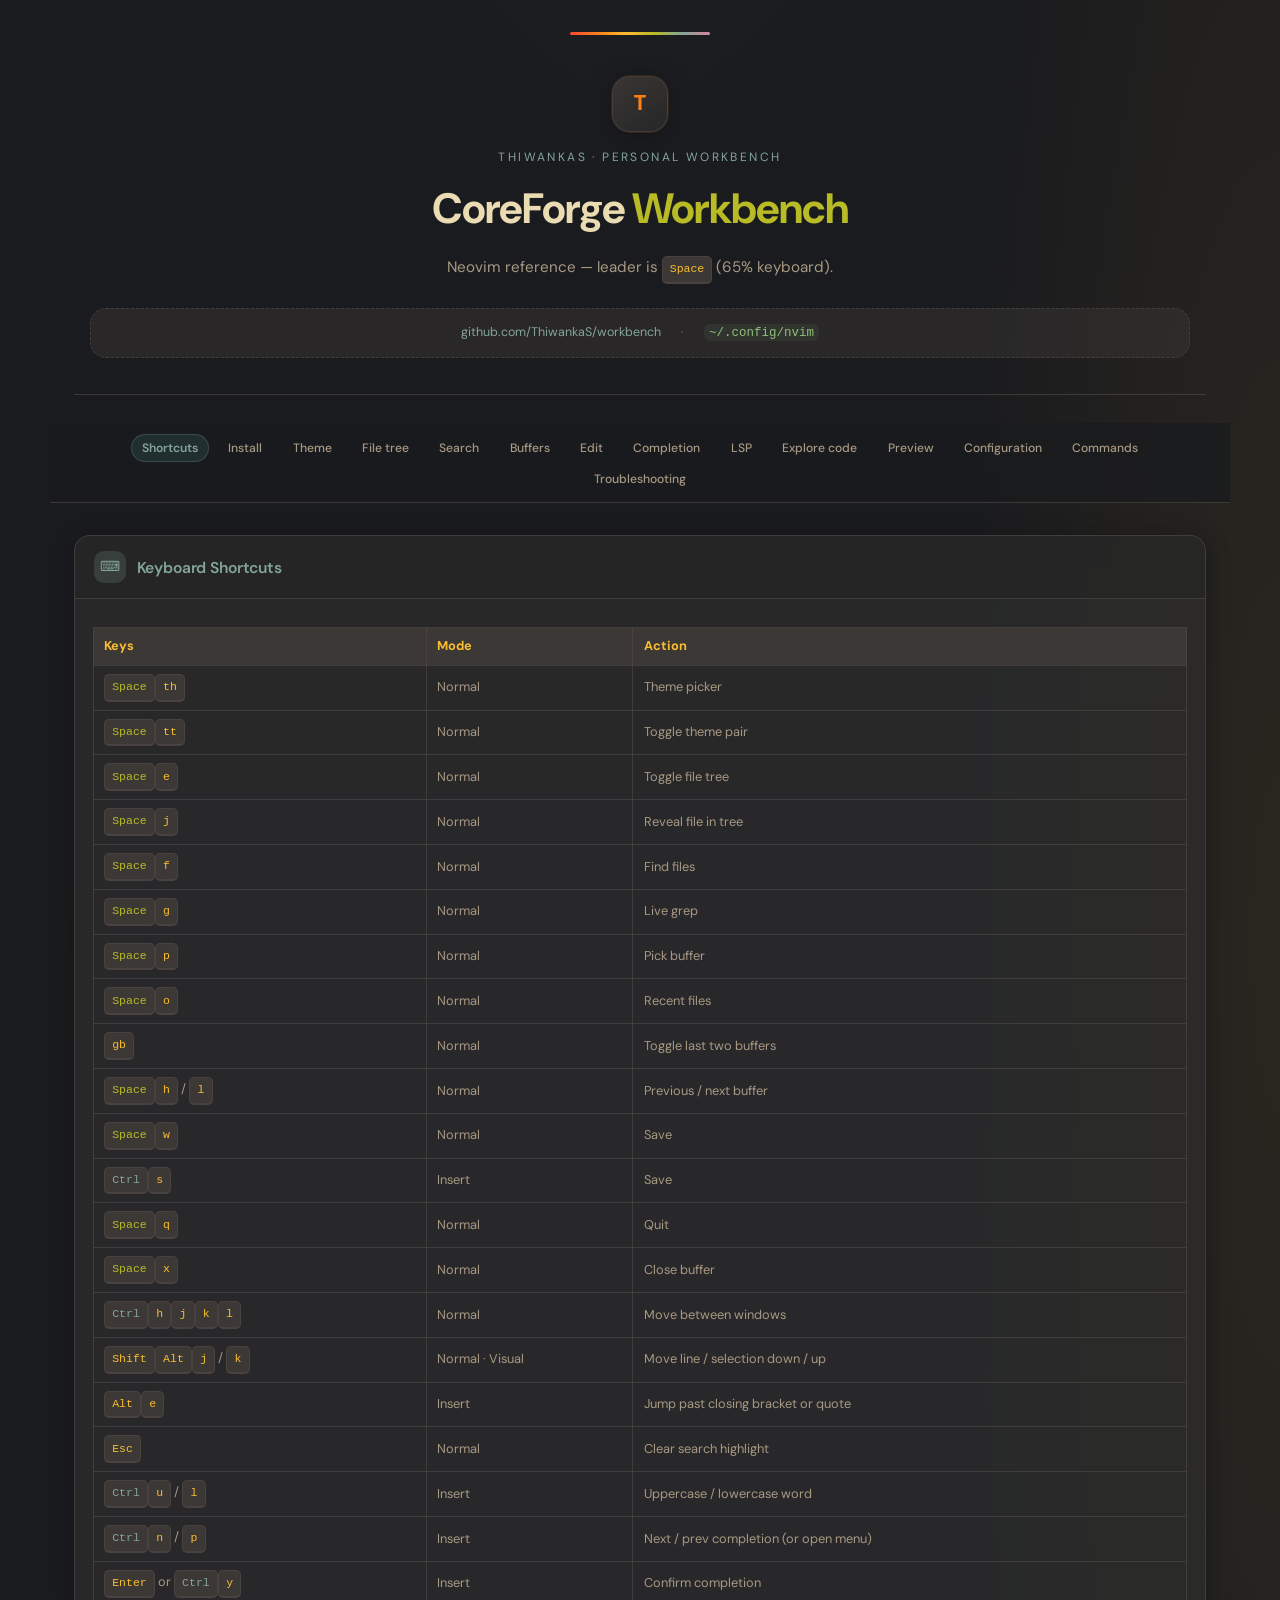
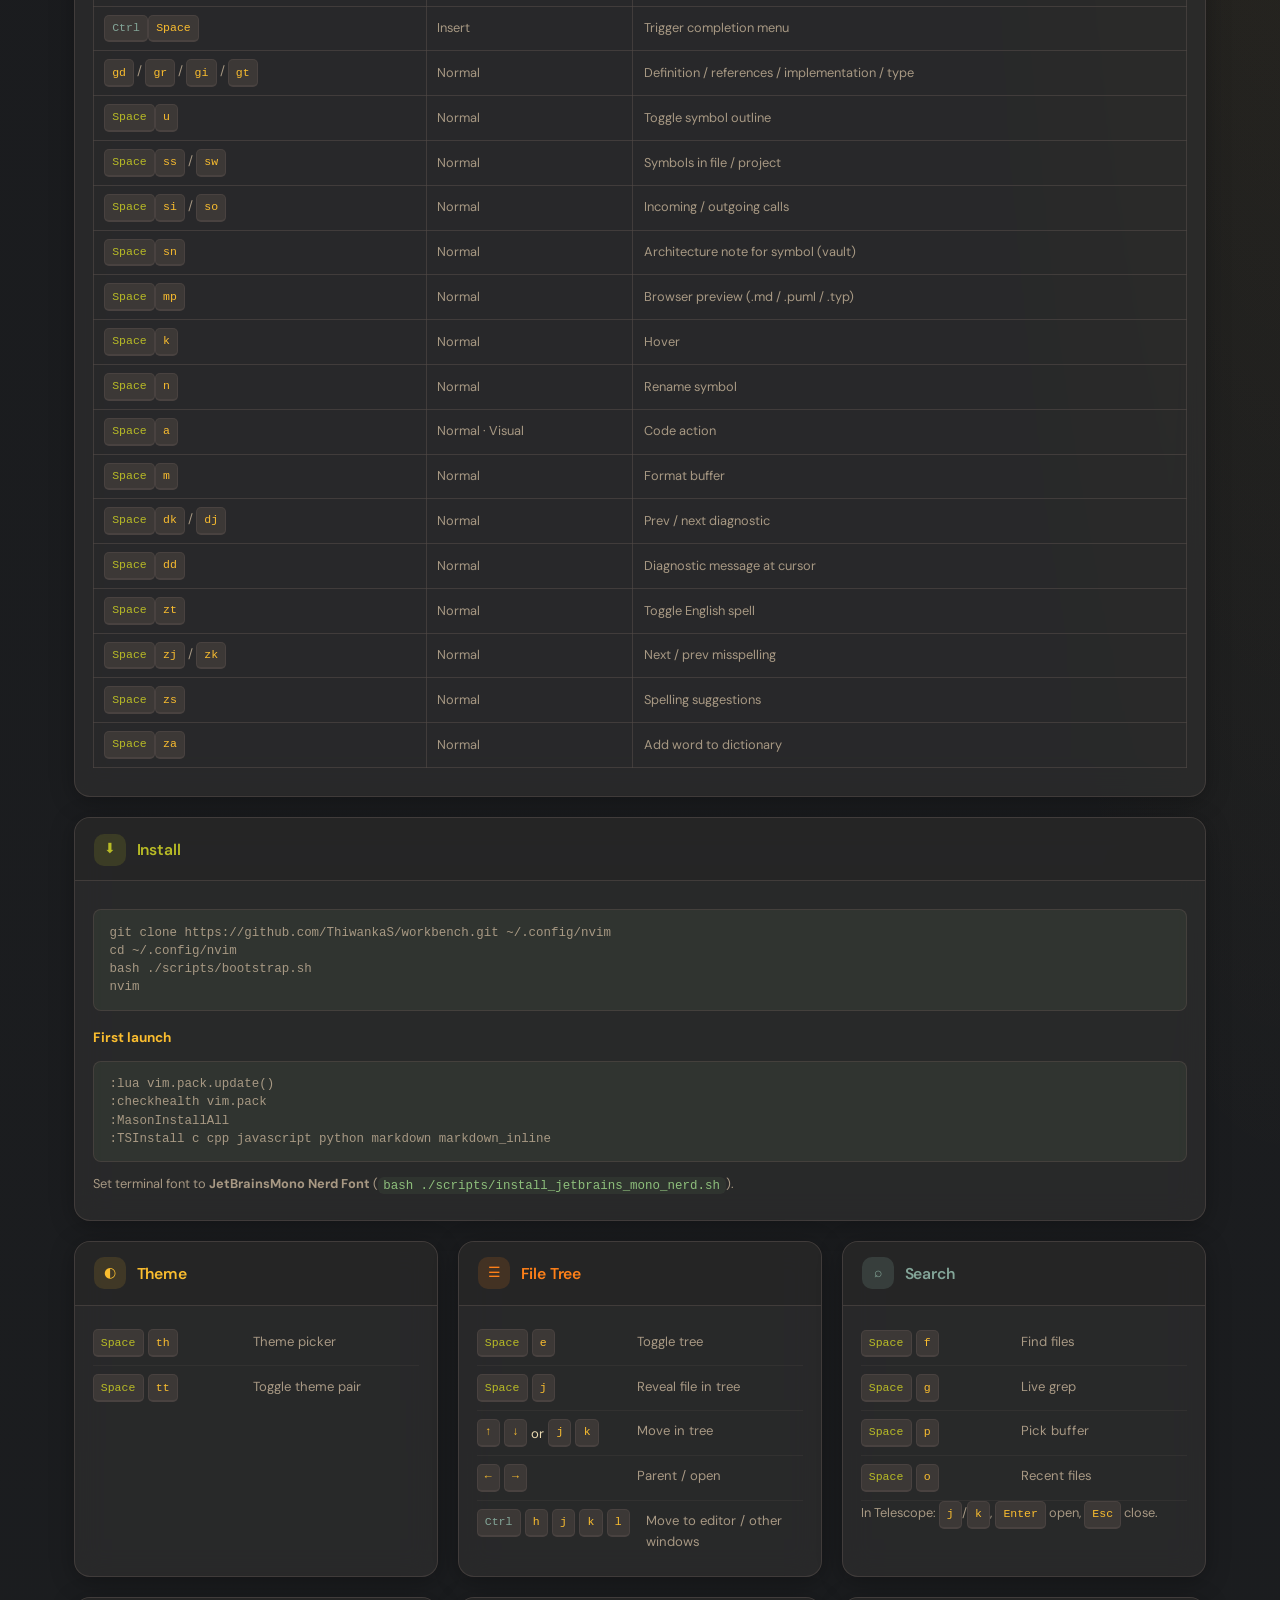
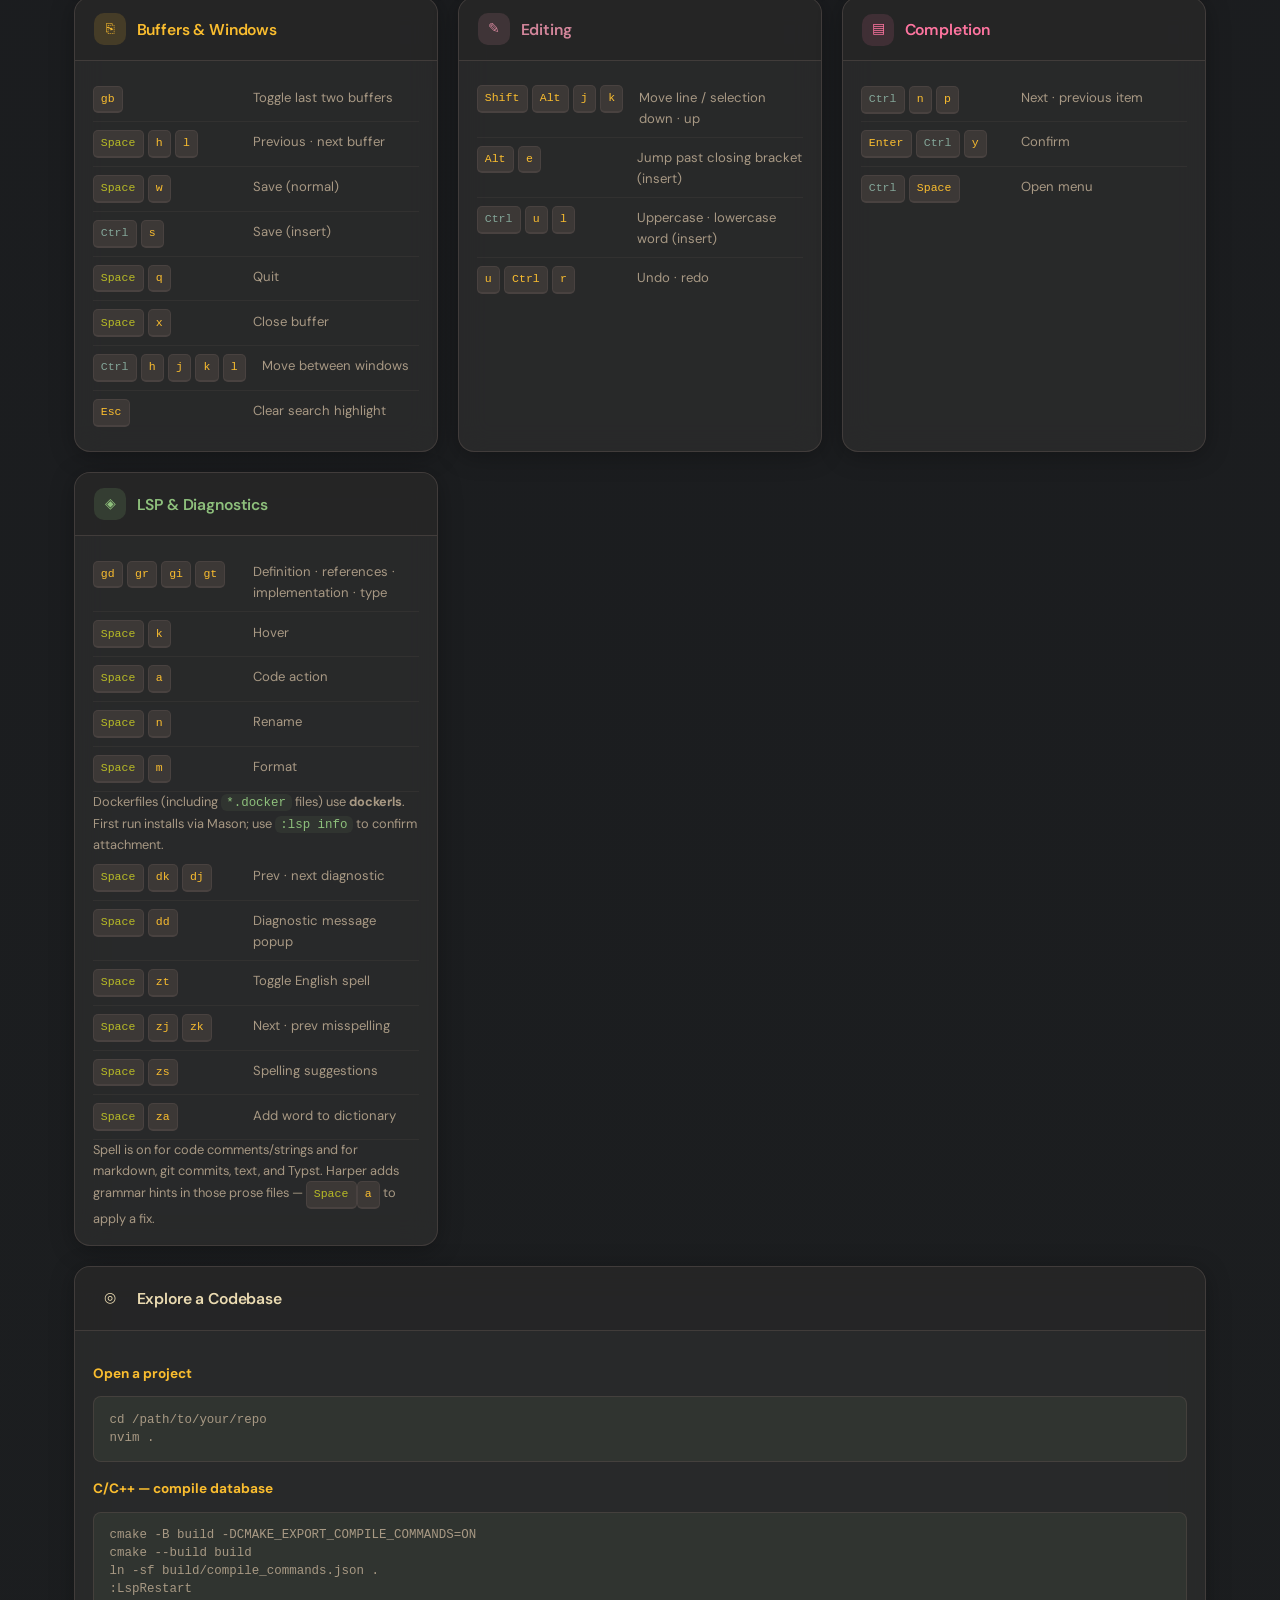
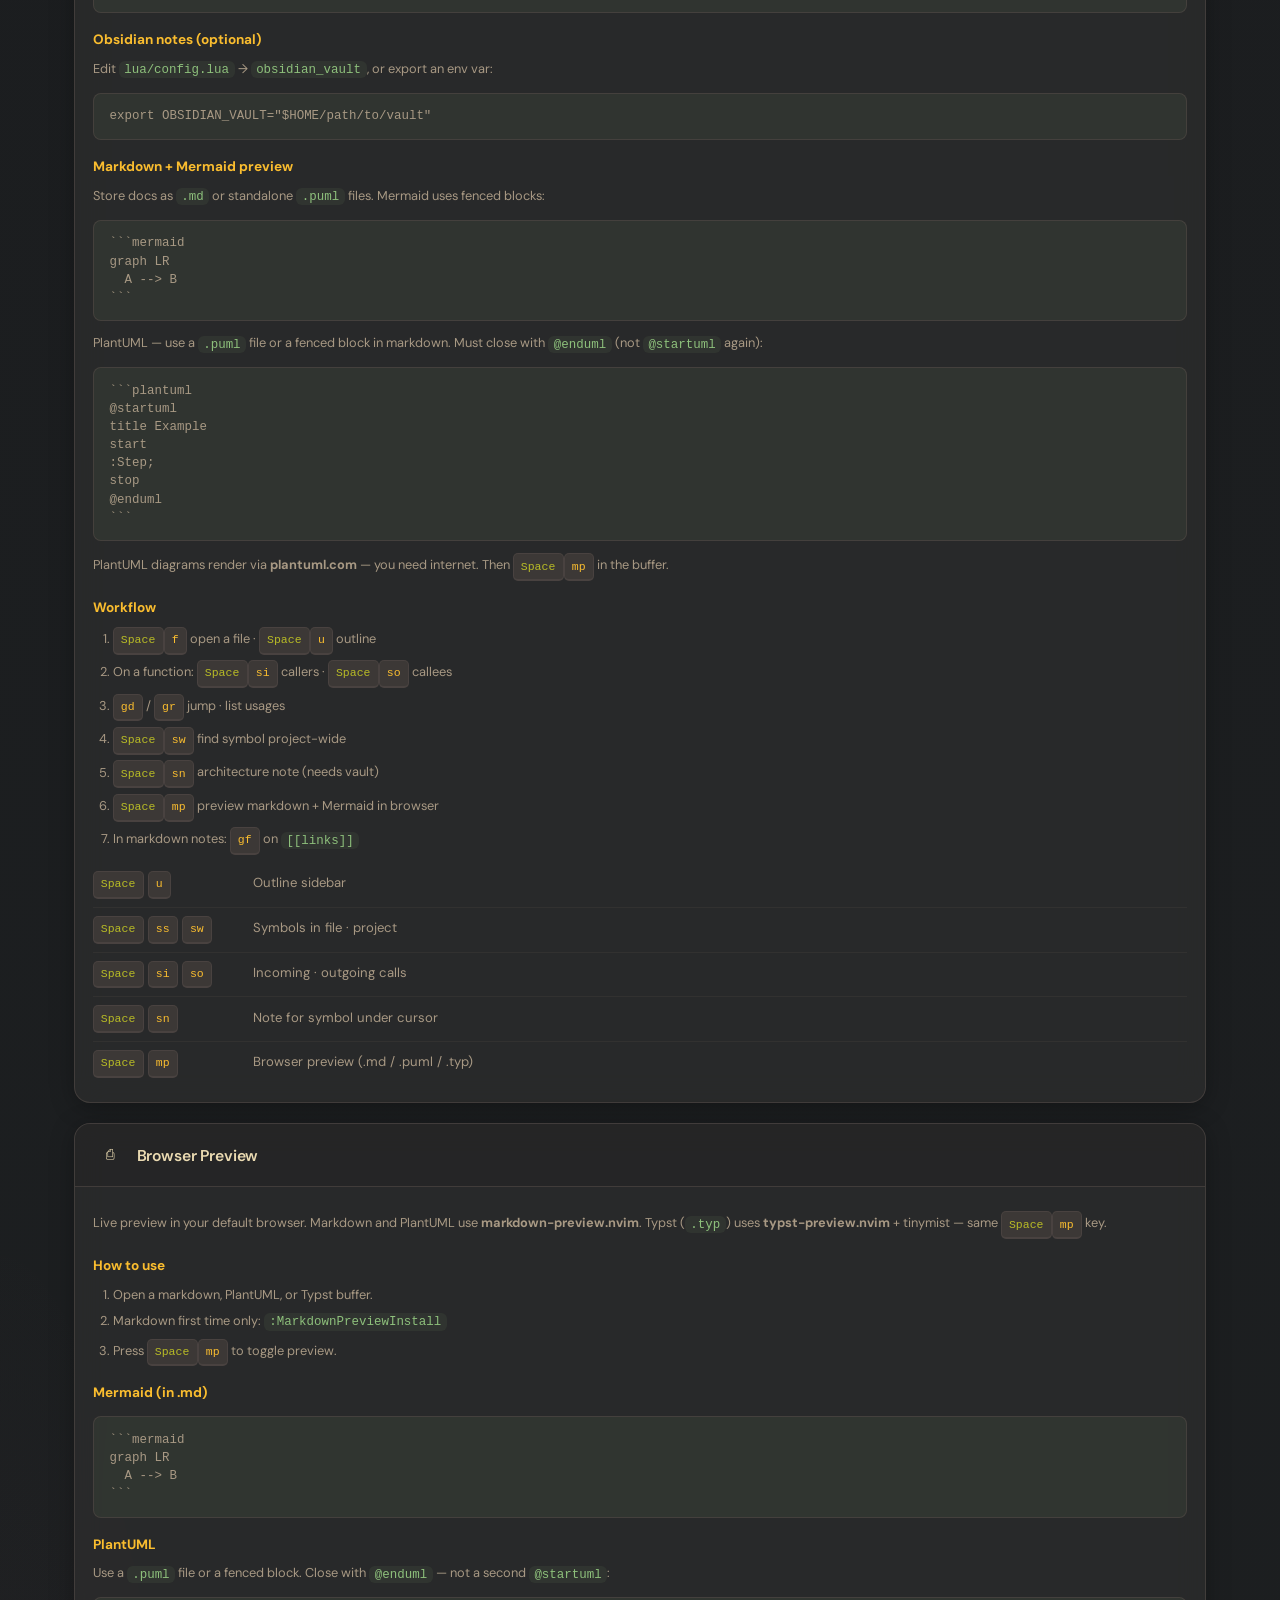
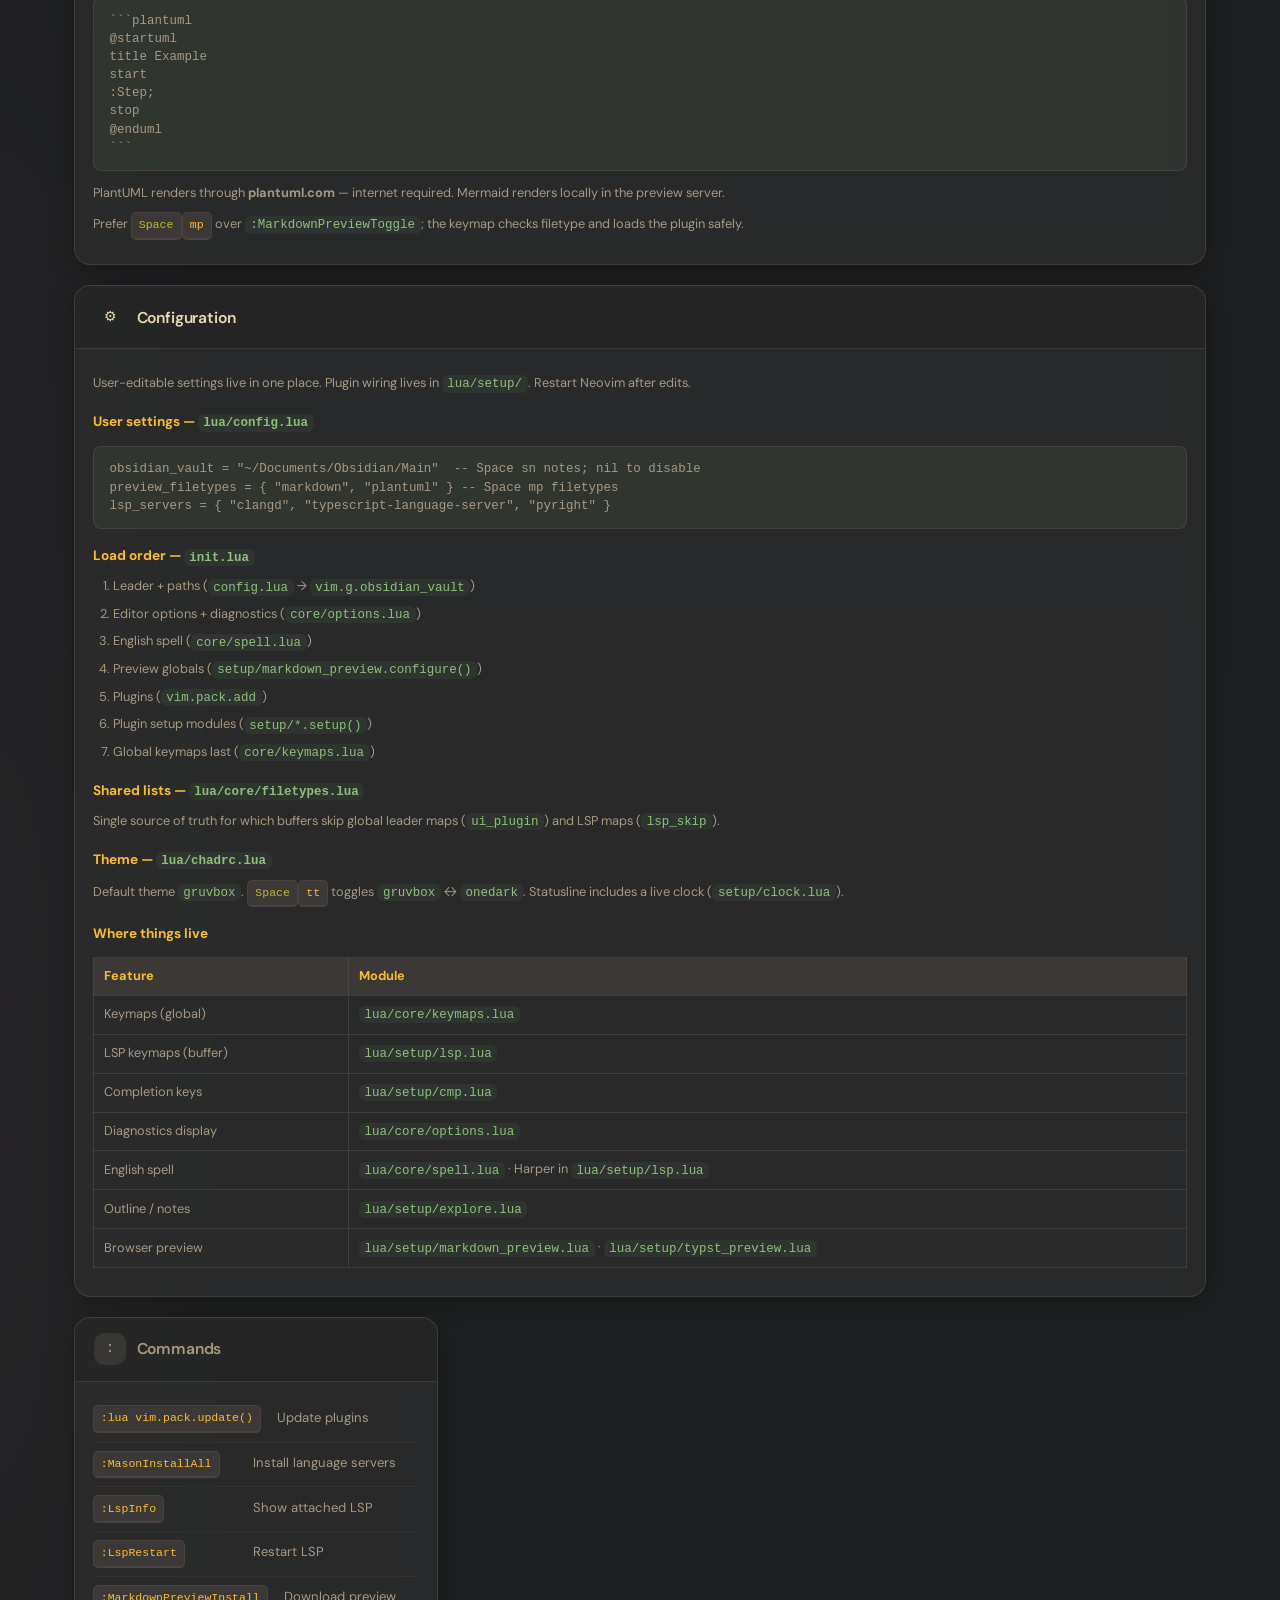
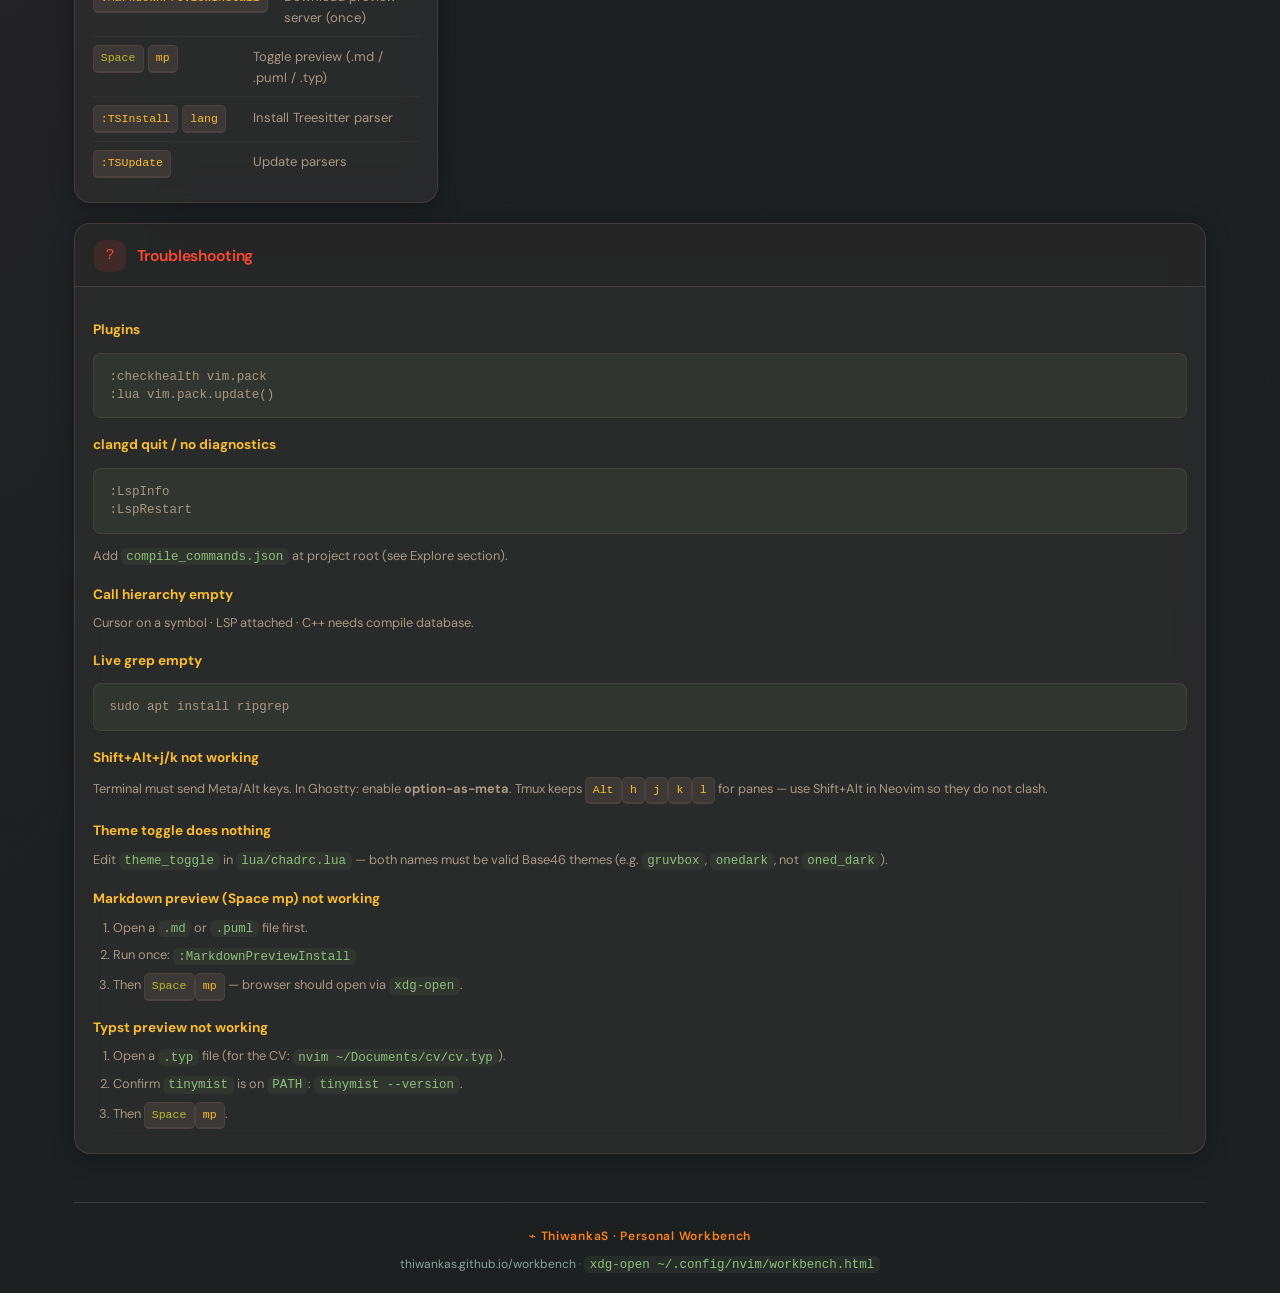
==== commit c76474d4: "adding spell cheking and fix line moving key bindings" ====
--- a/workbench.html
+++ b/workbench.html
@@ -68,7 +68,7 @@
             <tr><td><kbd class="leader">Space</kbd><kbd>q</kbd></td><td>Normal</td><td>Quit</td></tr>
             <tr><td><kbd class="leader">Space</kbd><kbd>x</kbd></td><td>Normal</td><td>Close buffer</td></tr>
             <tr><td><kbd class="mod">Ctrl</kbd><kbd>h</kbd><kbd>j</kbd><kbd>k</kbd><kbd>l</kbd></td><td>Normal</td><td>Move between windows</td></tr>
-            <tr><td><kbd>Alt</kbd><kbd>j</kbd> / <kbd>k</kbd></td><td>Normal · Visual</td><td>Move line / selection down / up</td></tr>
+            <tr><td><kbd>Shift</kbd><kbd>Alt</kbd><kbd>j</kbd> / <kbd>k</kbd></td><td>Normal · Visual</td><td>Move line / selection down / up</td></tr>
             <tr><td><kbd>Alt</kbd><kbd>e</kbd></td><td>Insert</td><td>Jump past closing bracket or quote</td></tr>
             <tr><td><kbd>Esc</kbd></td><td>Normal</td><td>Clear search highlight</td></tr>
             <tr><td><kbd class="mod">Ctrl</kbd><kbd>u</kbd> / <kbd>l</kbd></td><td>Insert</td><td>Uppercase / lowercase word</td></tr>
@@ -87,6 +87,10 @@
             <tr><td><kbd class="leader">Space</kbd><kbd>m</kbd></td><td>Normal</td><td>Format buffer</td></tr>
             <tr><td><kbd class="leader">Space</kbd><kbd>dk</kbd> / <kbd>dj</kbd></td><td>Normal</td><td>Prev / next diagnostic</td></tr>
             <tr><td><kbd class="leader">Space</kbd><kbd>dd</kbd></td><td>Normal</td><td>Diagnostic message at cursor</td></tr>
+            <tr><td><kbd class="leader">Space</kbd><kbd>zt</kbd></td><td>Normal</td><td>Toggle English spell</td></tr>
+            <tr><td><kbd class="leader">Space</kbd><kbd>zj</kbd> / <kbd>zk</kbd></td><td>Normal</td><td>Next / prev misspelling</td></tr>
+            <tr><td><kbd class="leader">Space</kbd><kbd>zs</kbd></td><td>Normal</td><td>Spelling suggestions</td></tr>
+            <tr><td><kbd class="leader">Space</kbd><kbd>za</kbd></td><td>Normal</td><td>Add word to dictionary</td></tr>
           </table>
         </div>
       </section>
@@ -154,7 +158,7 @@
       <section class="card acc-edit" id="edit">
         <div class="card-head"><div class="card-icon">✎</div><h2>Editing</h2></div>
         <div class="card-body">
-          <div class="row"><div class="keys"><kbd>Alt</kbd><kbd>j</kbd> <kbd>k</kbd></div><div class="desc">Move line / selection down · up</div></div>
+          <div class="row"><div class="keys"><kbd>Shift</kbd><kbd>Alt</kbd><kbd>j</kbd> <kbd>k</kbd></div><div class="desc">Move line / selection down · up</div></div>
           <div class="row"><div class="keys"><kbd>Alt</kbd><kbd>e</kbd></div><div class="desc">Jump past closing bracket (insert)</div></div>
           <div class="row"><div class="keys"><kbd class="mod">Ctrl</kbd><kbd>u</kbd> <kbd>l</kbd></div><div class="desc">Uppercase · lowercase word (insert)</div></div>
           <div class="row"><div class="keys"><kbd>u</kbd> <kbd>Ctrl</kbd><kbd>r</kbd></div><div class="desc">Undo · redo</div></div>
@@ -181,6 +185,11 @@
           <p class="note">Dockerfiles (including <code>*.docker</code> files) use <strong>dockerls</strong>. First run installs via Mason; use <code>:lsp info</code> to confirm attachment.</p>
           <div class="row"><div class="keys"><kbd class="leader">Space</kbd><kbd>dk</kbd> <kbd>dj</kbd></div><div class="desc">Prev · next diagnostic</div></div>
           <div class="row"><div class="keys"><kbd class="leader">Space</kbd><kbd>dd</kbd></div><div class="desc">Diagnostic message popup</div></div>
+          <div class="row"><div class="keys"><kbd class="leader">Space</kbd><kbd>zt</kbd></div><div class="desc">Toggle English spell</div></div>
+          <div class="row"><div class="keys"><kbd class="leader">Space</kbd><kbd>zj</kbd> <kbd>zk</kbd></div><div class="desc">Next · prev misspelling</div></div>
+          <div class="row"><div class="keys"><kbd class="leader">Space</kbd><kbd>zs</kbd></div><div class="desc">Spelling suggestions</div></div>
+          <div class="row"><div class="keys"><kbd class="leader">Space</kbd><kbd>za</kbd></div><div class="desc">Add word to dictionary</div></div>
+          <p class="note">Spell is on for code comments/strings and for markdown, git commits, text, and Typst. Harper adds grammar hints in those prose files — <kbd class="leader">Space</kbd><kbd>a</kbd> to apply a fix.</p>
         </div>
       </section>
 
@@ -274,6 +283,7 @@
           <ol>
             <li>Leader + paths (<code>config.lua</code> → <code>vim.g.obsidian_vault</code>)</li>
             <li>Editor options + diagnostics (<code>core/options.lua</code>)</li>
+            <li>English spell (<code>core/spell.lua</code>)</li>
             <li>Preview globals (<code>setup/markdown_preview.configure()</code>)</li>
             <li>Plugins (<code>vim.pack.add</code>)</li>
             <li>Plugin setup modules (<code>setup/*.setup()</code>)</li>
@@ -290,6 +300,7 @@
             <tr><td>LSP keymaps (buffer)</td><td><code>lua/setup/lsp.lua</code></td></tr>
             <tr><td>Completion keys</td><td><code>lua/setup/cmp.lua</code></td></tr>
             <tr><td>Diagnostics display</td><td><code>lua/core/options.lua</code></td></tr>
+            <tr><td>English spell</td><td><code>lua/core/spell.lua</code> · Harper in <code>lua/setup/lsp.lua</code></td></tr>
             <tr><td>Outline / notes</td><td><code>lua/setup/explore.lua</code></td></tr>
             <tr><td>Browser preview</td><td><code>lua/setup/markdown_preview.lua</code> · <code>lua/setup/typst_preview.lua</code></td></tr>
           </table>
@@ -324,8 +335,8 @@
           <p>Cursor on a symbol · LSP attached · C++ needs compile database.</p>
           <h3>Live grep empty</h3>
           <pre>sudo apt install ripgrep</pre>
-          <h3>Alt+j/k not working</h3>
-          <p>Terminal must send Meta/Alt keys. In Ghostty: enable <strong>option-as-meta</strong>.</p>
+          <h3>Shift+Alt+j/k not working</h3>
+          <p>Terminal must send Meta/Alt keys. In Ghostty: enable <strong>option-as-meta</strong>. Tmux keeps <kbd>Alt</kbd><kbd>h</kbd><kbd>j</kbd><kbd>k</kbd><kbd>l</kbd> for panes — use Shift+Alt in Neovim so they do not clash.</p>
           <h3>Theme toggle does nothing</h3>
           <p>Edit <code>theme_toggle</code> in <code>lua/chadrc.lua</code> — both names must be valid Base46 themes (e.g. <code>gruvbox</code>, <code>onedark</code>, not <code>oned_dark</code>).</p>
           <h3>Markdown preview (Space mp) not working</h3>
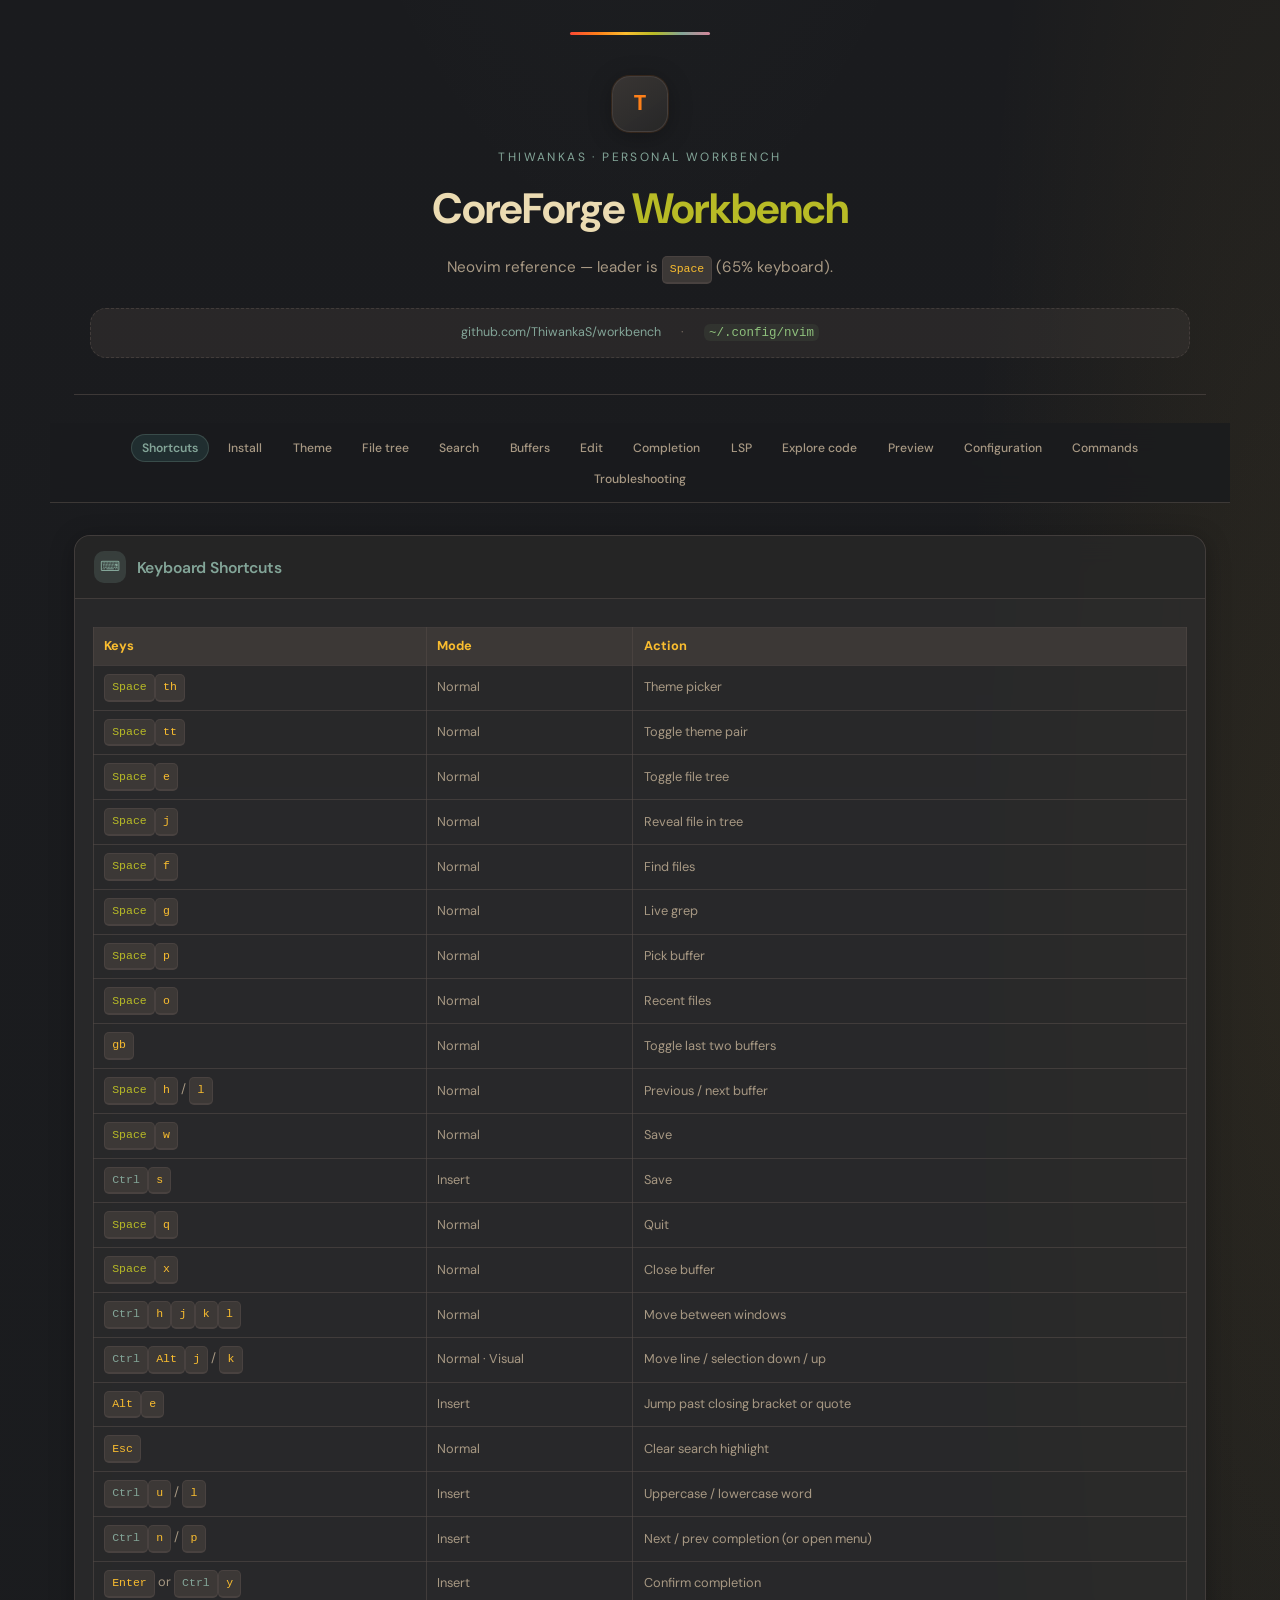
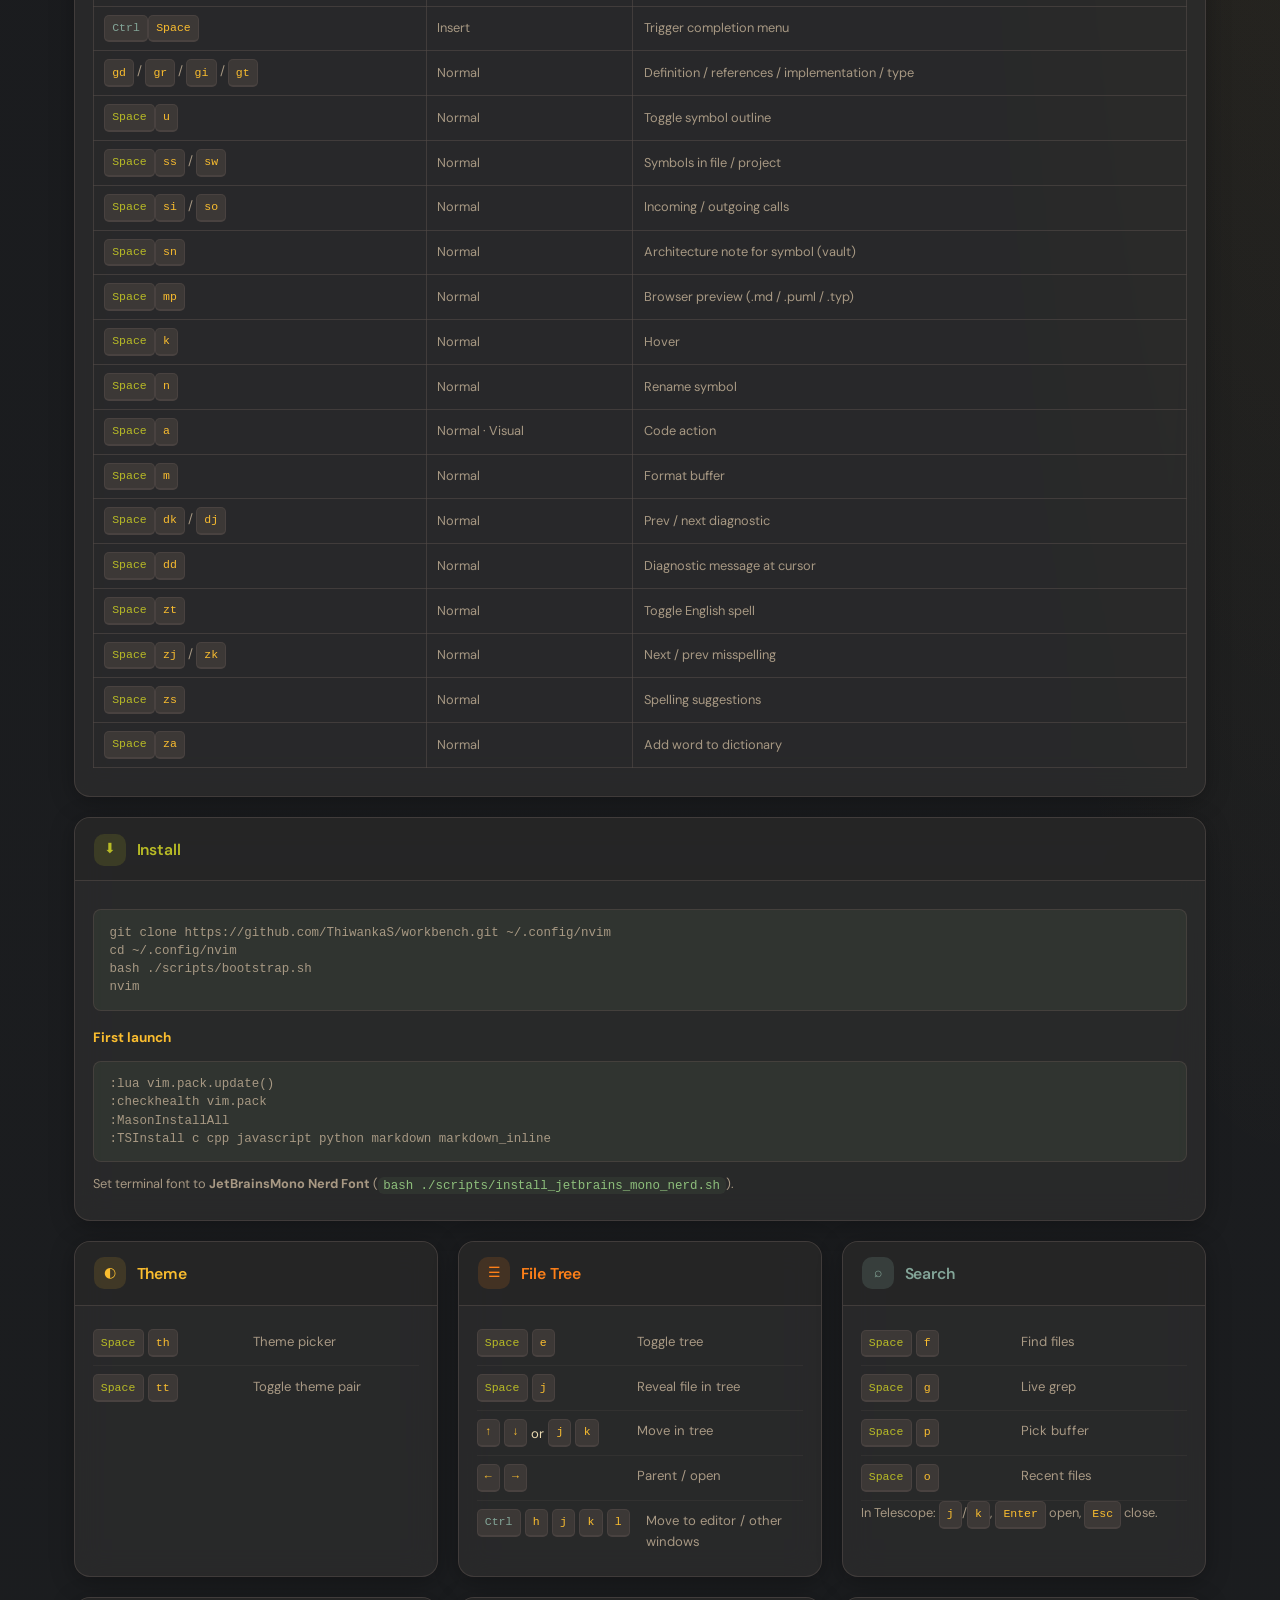
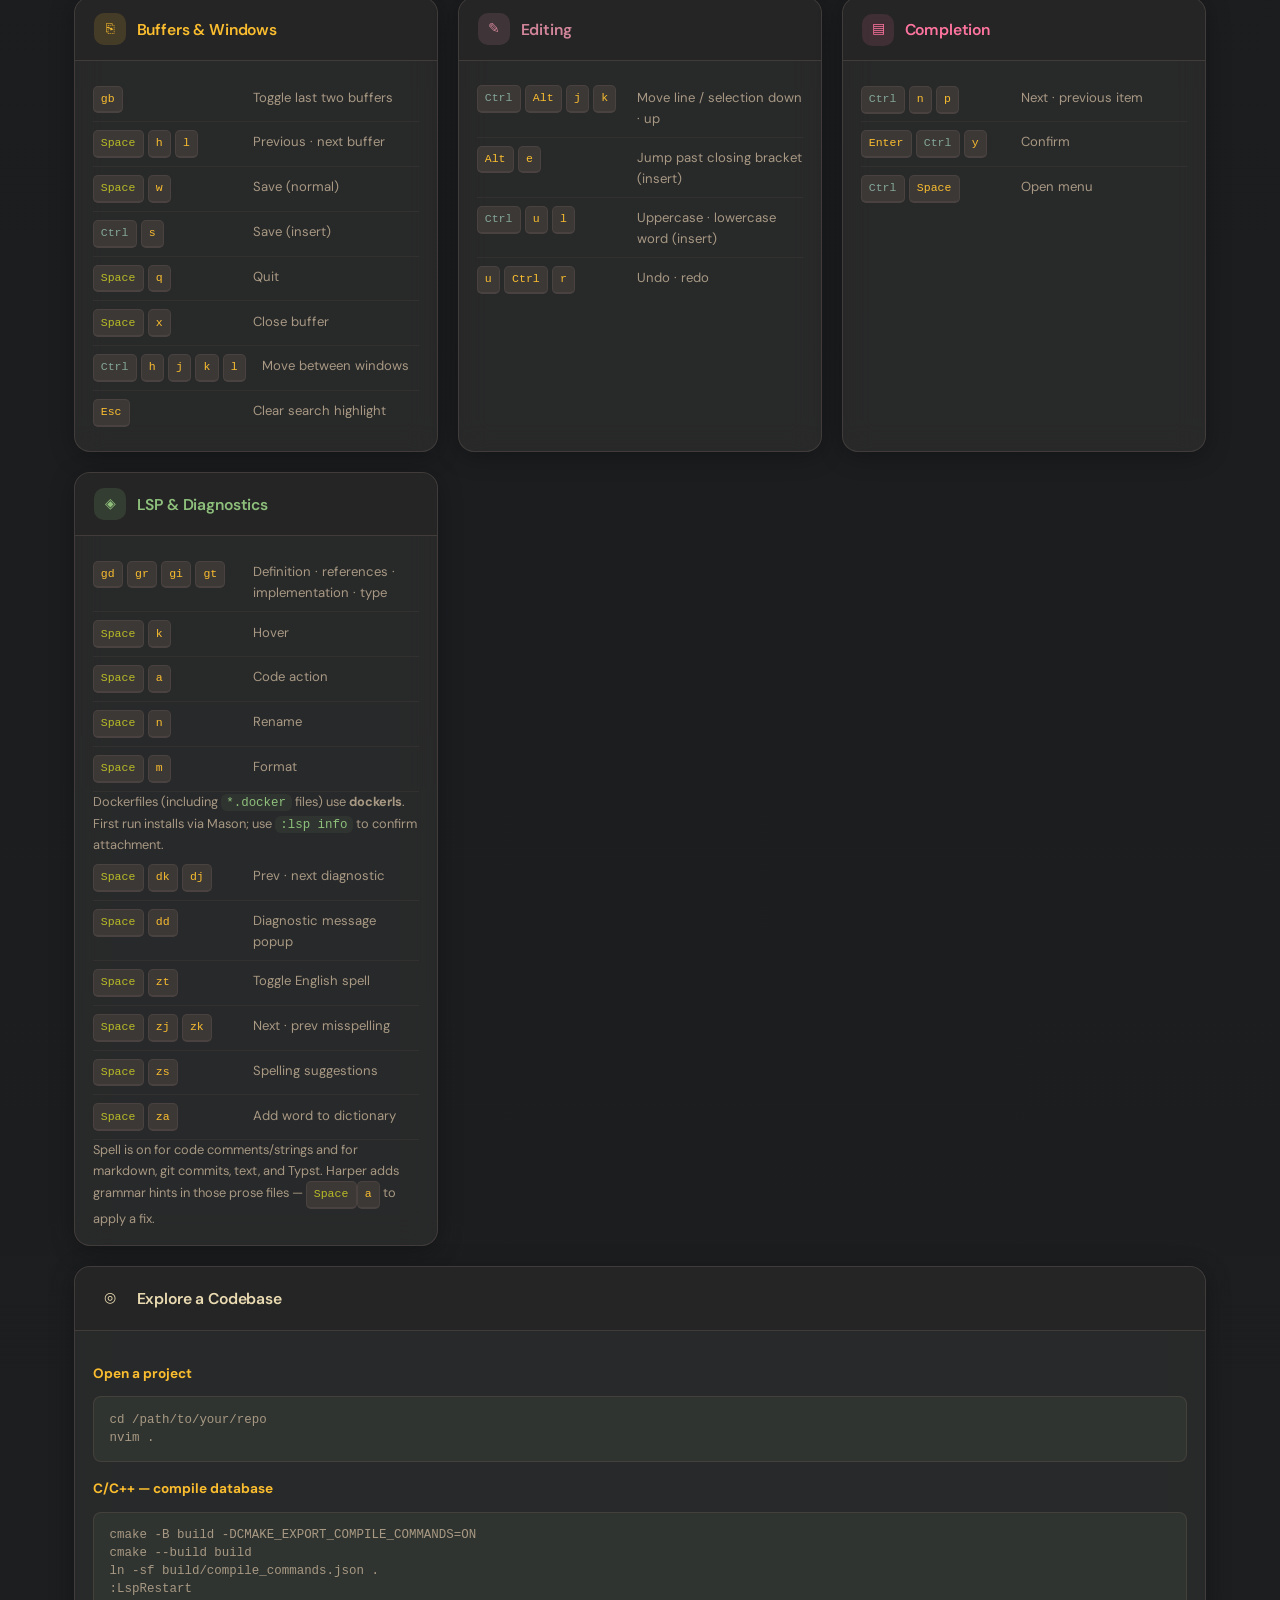
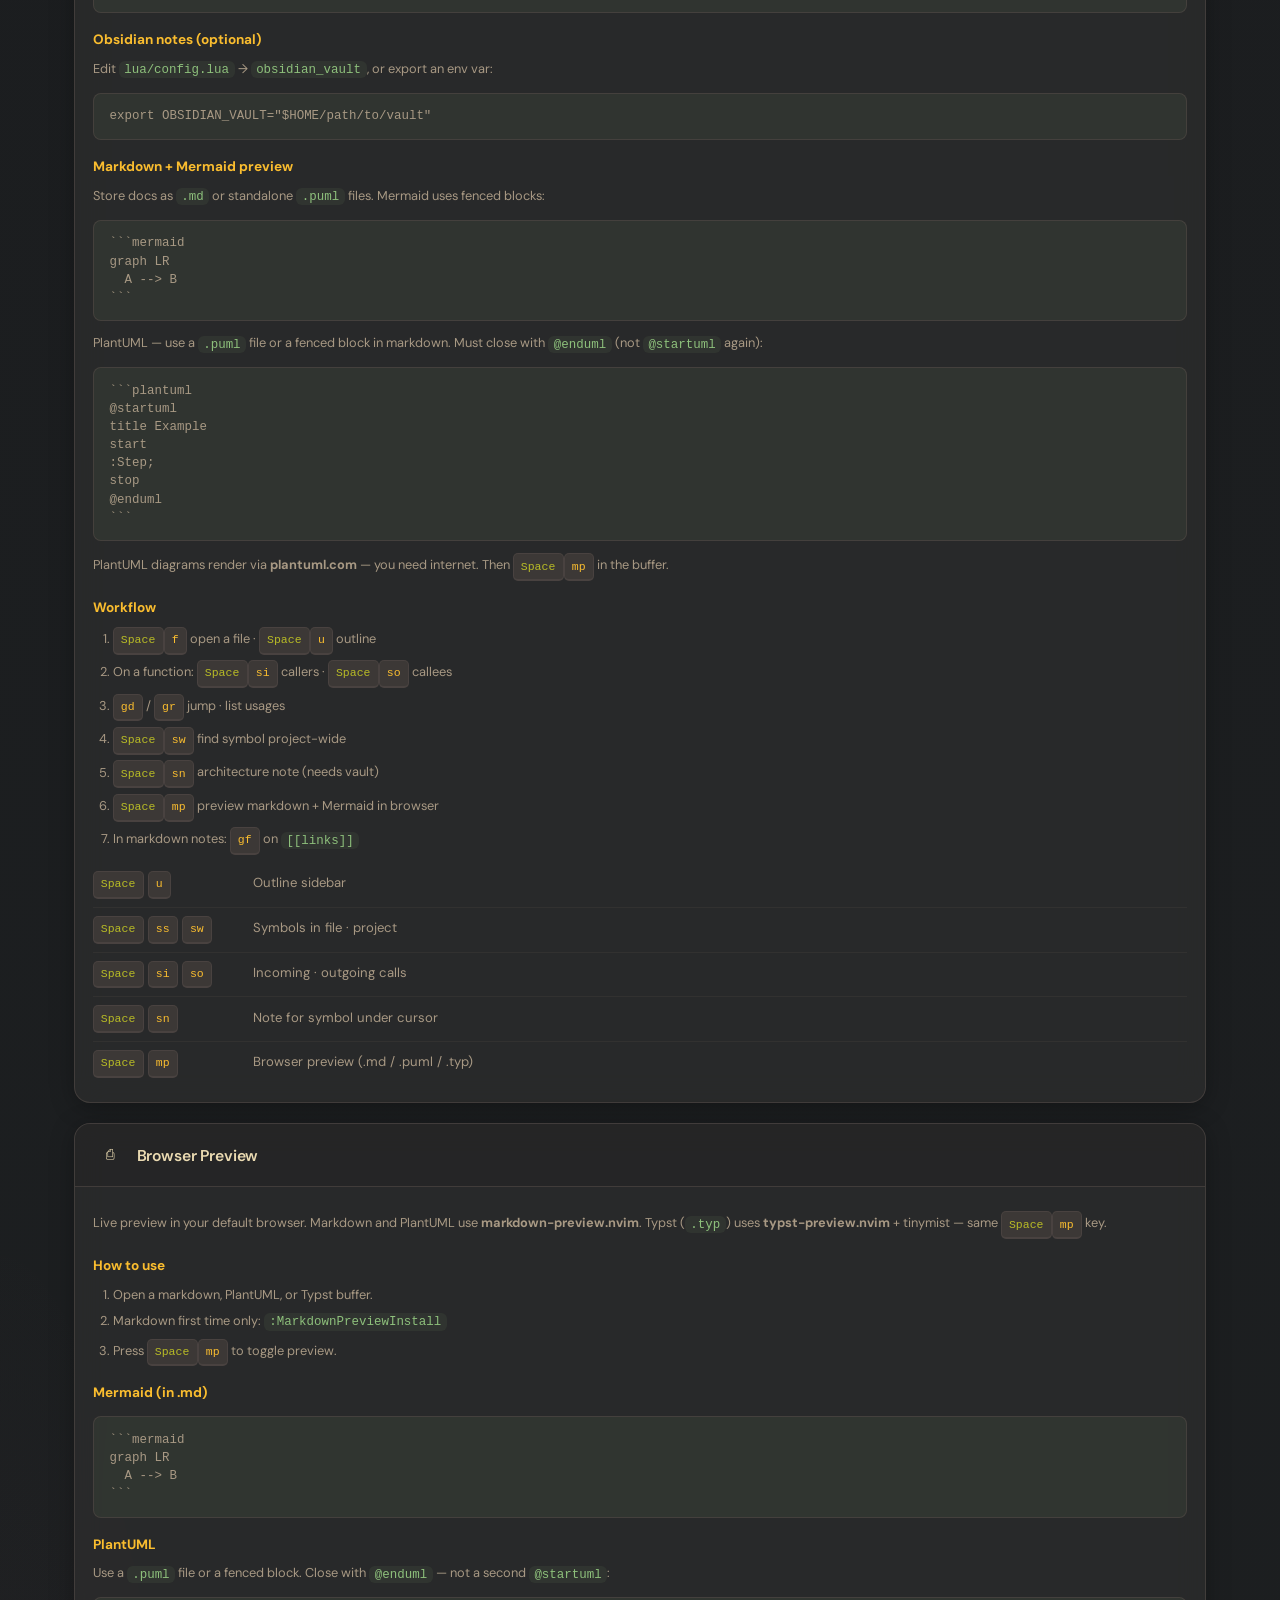
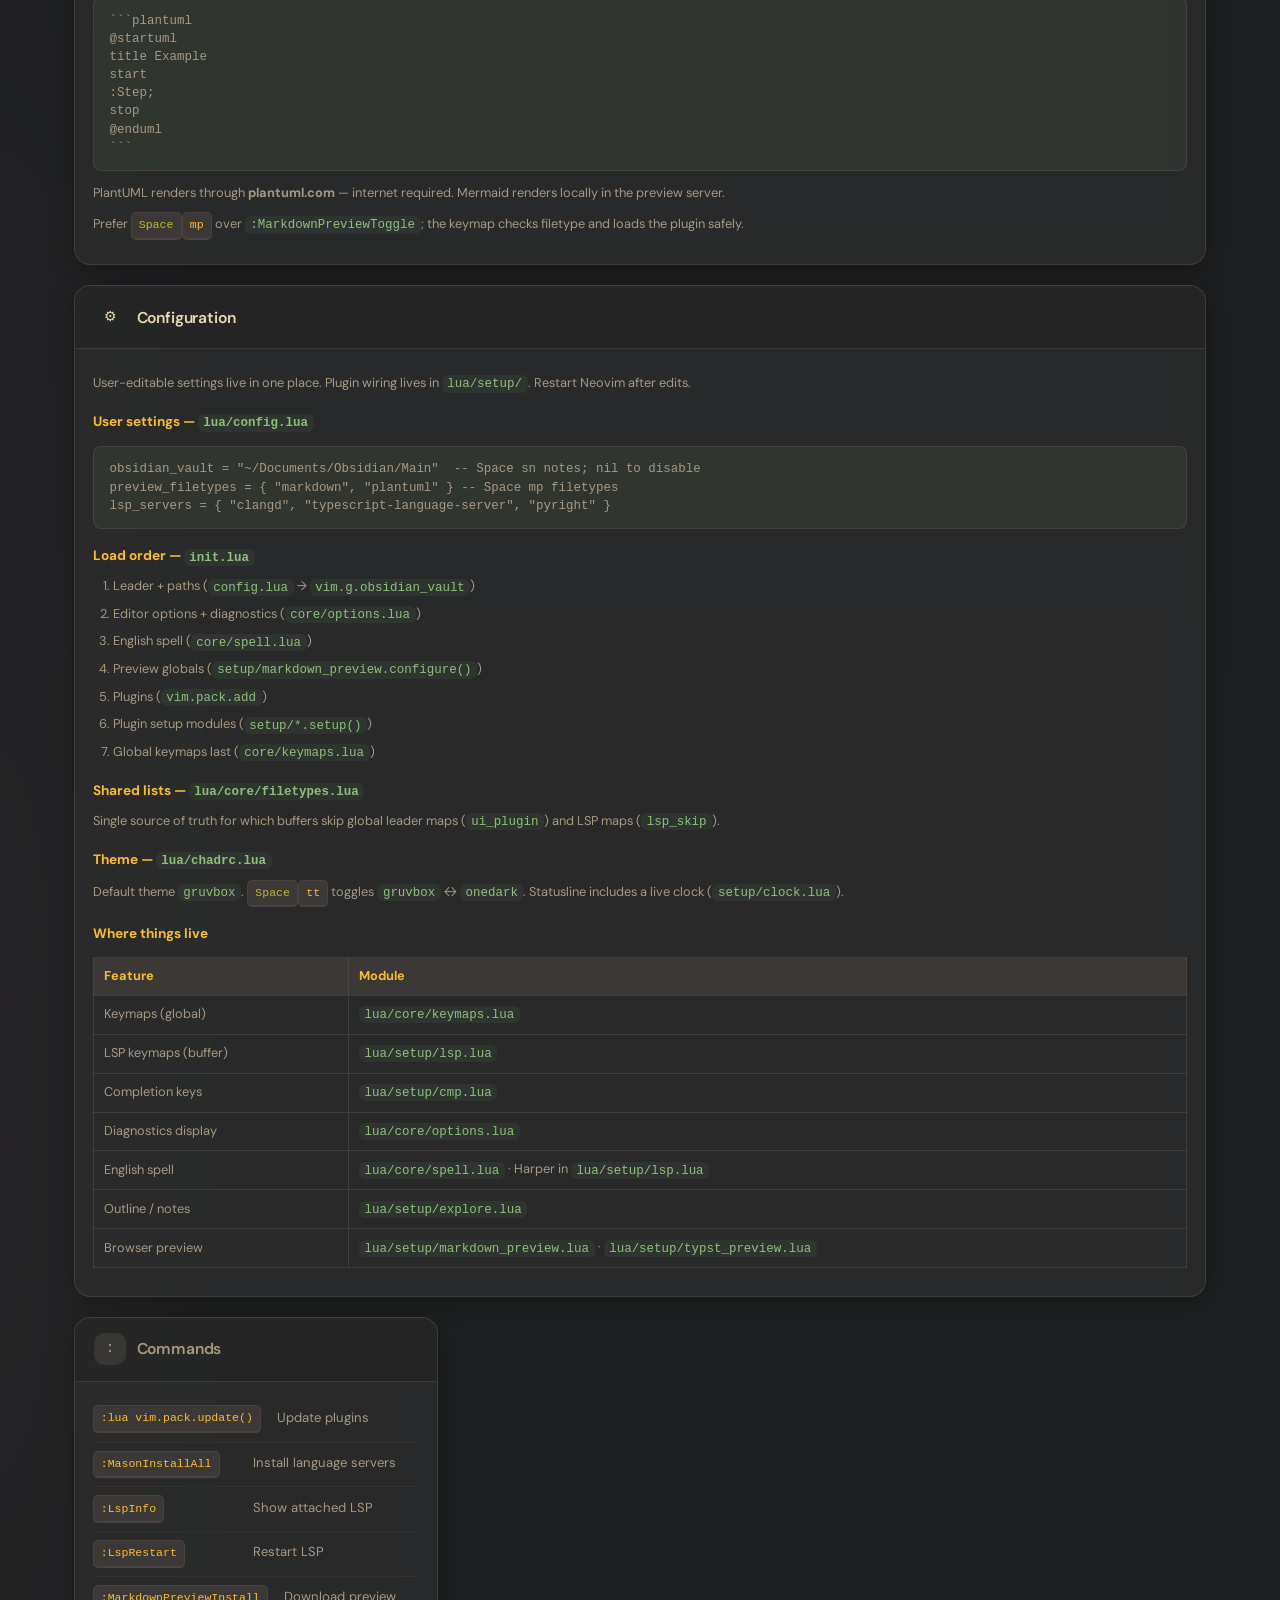
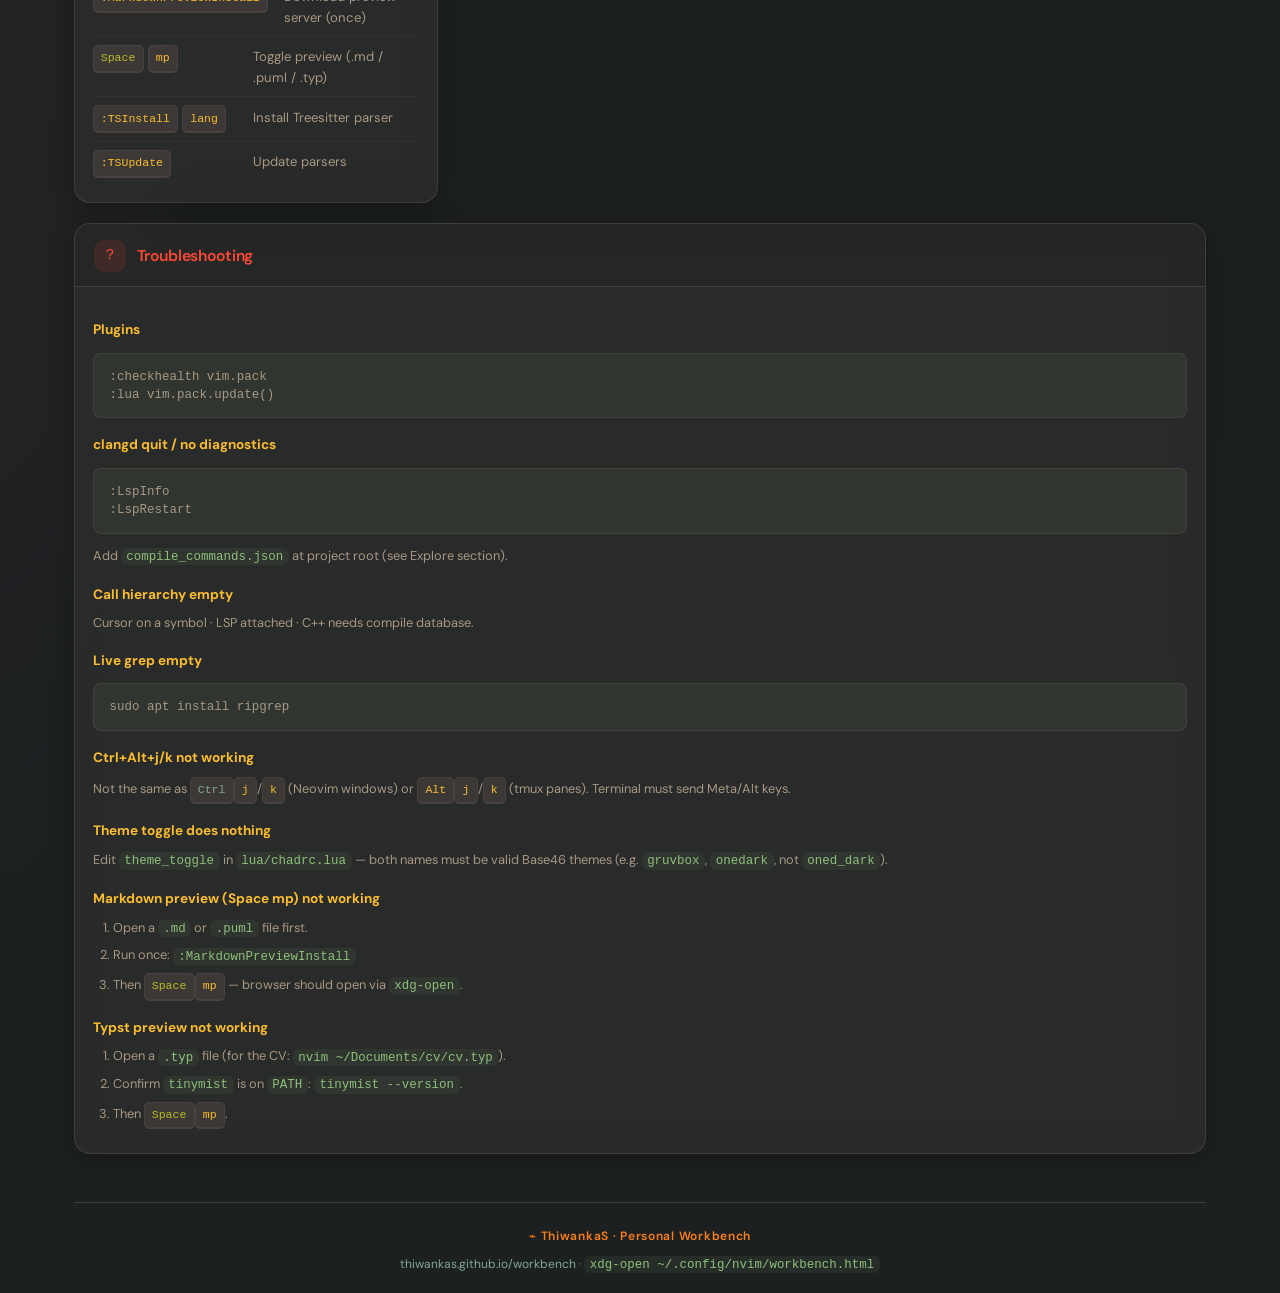
==== commit 4c5b5db4: "fix key binding conflict for kay board lay out and line move" ====
--- a/workbench.html
+++ b/workbench.html
@@ -68,7 +68,7 @@
             <tr><td><kbd class="leader">Space</kbd><kbd>q</kbd></td><td>Normal</td><td>Quit</td></tr>
             <tr><td><kbd class="leader">Space</kbd><kbd>x</kbd></td><td>Normal</td><td>Close buffer</td></tr>
             <tr><td><kbd class="mod">Ctrl</kbd><kbd>h</kbd><kbd>j</kbd><kbd>k</kbd><kbd>l</kbd></td><td>Normal</td><td>Move between windows</td></tr>
-            <tr><td><kbd>Shift</kbd><kbd>Alt</kbd><kbd>j</kbd> / <kbd>k</kbd></td><td>Normal · Visual</td><td>Move line / selection down / up</td></tr>
+            <tr><td><kbd class="mod">Ctrl</kbd><kbd>Alt</kbd><kbd>j</kbd> / <kbd>k</kbd></td><td>Normal · Visual</td><td>Move line / selection down / up</td></tr>
             <tr><td><kbd>Alt</kbd><kbd>e</kbd></td><td>Insert</td><td>Jump past closing bracket or quote</td></tr>
             <tr><td><kbd>Esc</kbd></td><td>Normal</td><td>Clear search highlight</td></tr>
             <tr><td><kbd class="mod">Ctrl</kbd><kbd>u</kbd> / <kbd>l</kbd></td><td>Insert</td><td>Uppercase / lowercase word</td></tr>
@@ -158,7 +158,7 @@
       <section class="card acc-edit" id="edit">
         <div class="card-head"><div class="card-icon">✎</div><h2>Editing</h2></div>
         <div class="card-body">
-          <div class="row"><div class="keys"><kbd>Shift</kbd><kbd>Alt</kbd><kbd>j</kbd> <kbd>k</kbd></div><div class="desc">Move line / selection down · up</div></div>
+          <div class="row"><div class="keys"><kbd class="mod">Ctrl</kbd><kbd>Alt</kbd><kbd>j</kbd> <kbd>k</kbd></div><div class="desc">Move line / selection down · up</div></div>
           <div class="row"><div class="keys"><kbd>Alt</kbd><kbd>e</kbd></div><div class="desc">Jump past closing bracket (insert)</div></div>
           <div class="row"><div class="keys"><kbd class="mod">Ctrl</kbd><kbd>u</kbd> <kbd>l</kbd></div><div class="desc">Uppercase · lowercase word (insert)</div></div>
           <div class="row"><div class="keys"><kbd>u</kbd> <kbd>Ctrl</kbd><kbd>r</kbd></div><div class="desc">Undo · redo</div></div>
@@ -335,8 +335,8 @@
           <p>Cursor on a symbol · LSP attached · C++ needs compile database.</p>
           <h3>Live grep empty</h3>
           <pre>sudo apt install ripgrep</pre>
-          <h3>Shift+Alt+j/k not working</h3>
-          <p>Terminal must send Meta/Alt keys. In Ghostty: enable <strong>option-as-meta</strong>. Tmux keeps <kbd>Alt</kbd><kbd>h</kbd><kbd>j</kbd><kbd>k</kbd><kbd>l</kbd> for panes — use Shift+Alt in Neovim so they do not clash.</p>
+          <h3>Ctrl+Alt+j/k not working</h3>
+          <p>Not the same as <kbd class="mod">Ctrl</kbd><kbd>j</kbd>/<kbd>k</kbd> (Neovim windows) or <kbd>Alt</kbd><kbd>j</kbd>/<kbd>k</kbd> (tmux panes). Terminal must send Meta/Alt keys.</p>
           <h3>Theme toggle does nothing</h3>
           <p>Edit <code>theme_toggle</code> in <code>lua/chadrc.lua</code> — both names must be valid Base46 themes (e.g. <code>gruvbox</code>, <code>onedark</code>, not <code>oned_dark</code>).</p>
           <h3>Markdown preview (Space mp) not working</h3>
